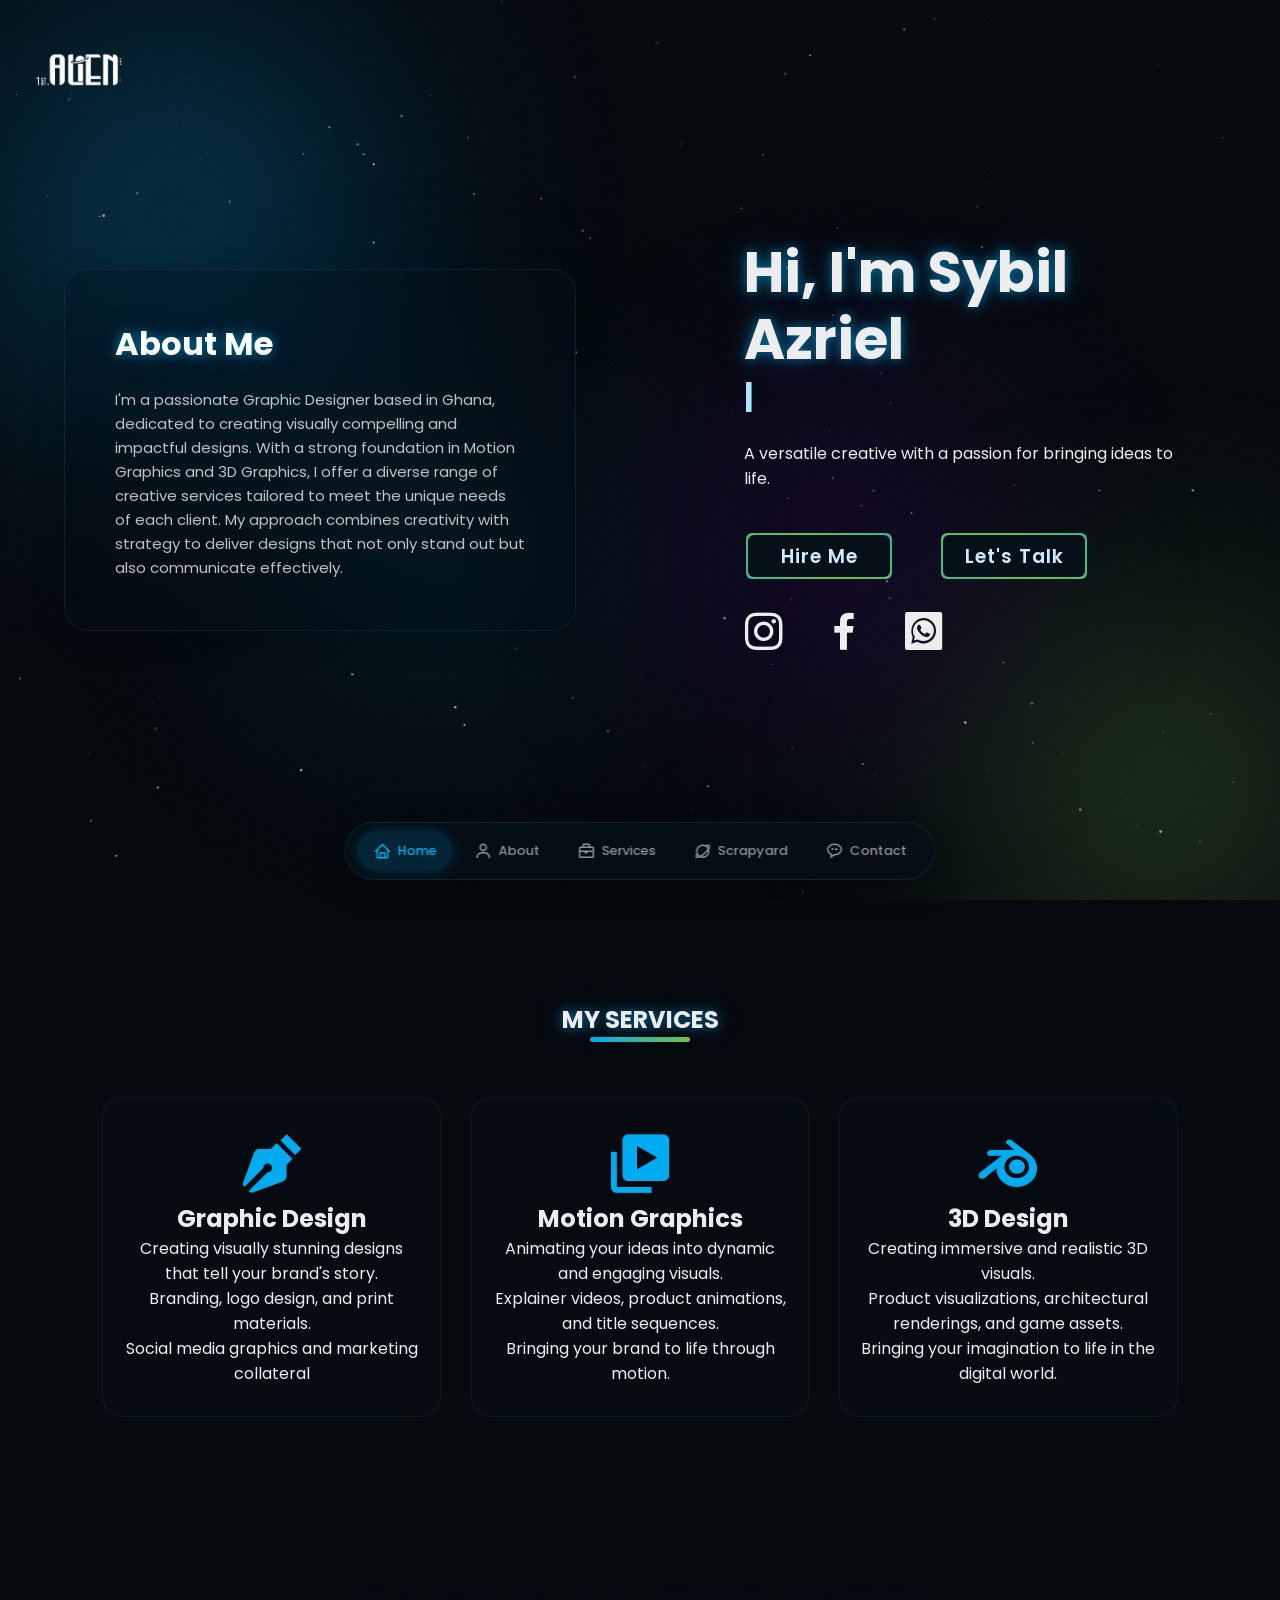
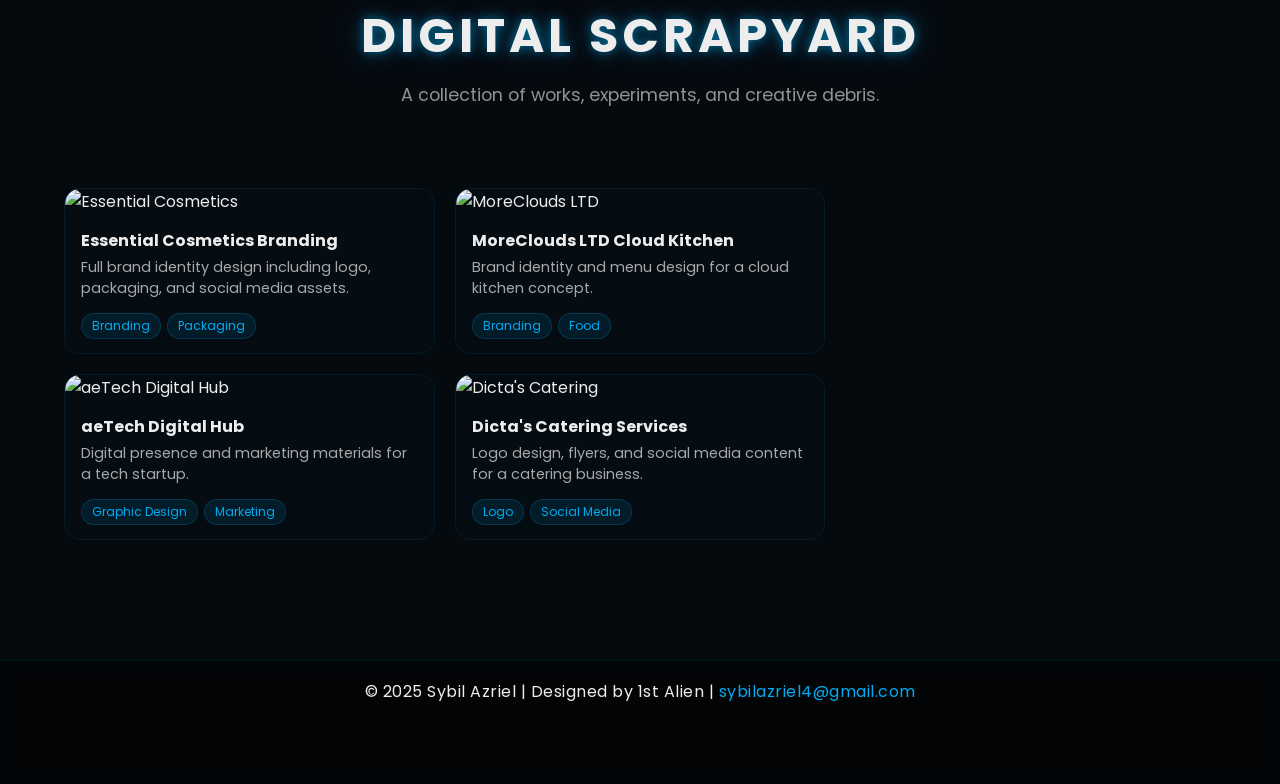
==== index.html @ 34a831fe "Hero layout: about left, name right, no border on hero content Remove glassmorphic border/background" ====
<!DOCTYPE html>
<html lang="en">
<head>
    <meta charset="UTF-8">
    <meta name="viewport" content="width=device-width, initial-scale=1.0">
    <title>Sybil Azriel | 1st Alien</title>
    <link rel="stylesheet" href="style.css">
    <link href='https://unpkg.com/boxicons@2.1.4/css/boxicons.min.css' rel='stylesheet'>
</head>
<body>
    <!-- 3D Gradient Background -->
    <div class="gradient-bg">
        <div class="gradient-orb orb-1"></div>
        <div class="gradient-orb orb-2"></div>
        <div class="gradient-orb orb-3"></div>
        <div class="gradient-orb orb-4"></div>
        <div class="gradient-noise"></div>
    </div>

    <canvas id="starfield"></canvas>

    <!-- BOTTOM PILL NAVIGATION -->
    <nav class="pill-nav">
        <a href="#home" class="pill-link active" data-section="home">
            <i class='bx bx-home'></i>
            <span>Home</span>
        </a>
        <a href="#about" class="pill-link" data-section="about">
            <i class='bx bx-user'></i>
            <span>About</span>
        </a>
        <a href="#services" class="pill-link" data-section="services">
            <i class='bx bx-briefcase'></i>
            <span>Services</span>
        </a>
        <a href="#scrapyard" class="pill-link" data-section="scrapyard">
            <i class='bx bx-planet'></i>
            <span>Scrapyard</span>
        </a>
        <a href="https://wa.me/233020919182" class="pill-link" target="_blank">
            <i class='bx bx-message-rounded-dots'></i>
            <span>Contact</span>
        </a>
    </nav>

    <!-- LOGO -->
    <div class="floating-logo">
        <img src="image/alienlogo.png" alt="1st Alien" class="img-logo">
    </div>

    <!-- HERO SPLIT: About left, Home right -->
    <section class="hero-split" id="home">
        <!-- LEFT: About -->
        <div class="hero-left" id="about">
            <div class="about-container reveal">
                <h1 class="glow">About Me</h1>
                <p class="about-text">
                    I'm a passionate Graphic Designer based in Ghana, dedicated to creating visually compelling and impactful designs. With a strong foundation in Motion Graphics and 3D Graphics, I offer a diverse range of creative services tailored to meet the unique needs of each client. My approach combines creativity with strategy to deliver designs that not only stand out but also communicate effectively.
                </p>
            </div>
        </div>

        <!-- RIGHT: Name & CTA -->
        <div class="hero-right">
            <div class="home-content reveal">
                <h1 class="glow">Hi, I'm Sybil Azriel</h1>
                <h3 class="typing-text"></h3>
                <p>A versatile creative with a passion for bringing ideas to life.</p>

                <div class="btn-box">
                    <a href="https://www.instagram.com/_1st.alien/" target="_blank">Hire Me</a>
                    <a href="https://wa.me/message/RRDWKMW5AABNC1" target="_blank">Let's Talk</a>
                </div>

                <div class="home-sci">
                    <a href="https://www.instagram.com/_1st.alien/" target="_blank"><i class='bx bxl-instagram'></i></a>
                    <a href="#"><i class='bx bxl-facebook'></i></a>
                    <a href="https://wa.me/message/RRDWKMW5AABNC1" target="_blank"><i class='bx bxl-whatsapp-square'></i></a>
                </div>
            </div>
        </div>
    </section>

    <!-- SERVICES (below the hero split) -->
    <section class="services-section" id="services">
        <div class="container">
            <h1 class="glow">My Services</h1>
            <div class="row">
                <a href="https://1stalien.pixieset.com" target="_blank">
                    <div class="service reveal">
                        <i class='bx bxs-pen'></i>
                        <h2>Graphic Design</h2>
                        <p>
                            Creating visually stunning designs that tell your brand's story.<br>
                            Branding, logo design, and print materials.<br>
                            Social media graphics and marketing collateral
                        </p>
                    </div>
                </a>
                <div class="service reveal">
                    <i class='bx bxs-videos'></i>
                    <h2>Motion Graphics</h2>
                    <p>
                        Animating your ideas into dynamic and engaging visuals.<br>
                        Explainer videos, product animations, and title sequences.<br>
                        Bringing your brand to life through motion.
                    </p>
                </div>
                <div class="service reveal">
                    <i class='bx bxl-blender'></i>
                    <h2>3D Design</h2>
                    <p>
                        Creating immersive and realistic 3D visuals.<br>
                        Product visualizations, architectural renderings, and game assets.<br>
                        Bringing your imagination to life in the digital world.
                    </p>
                </div>
            </div>
        </div>
    </section>

    <!-- SCRAPYARD / PORTFOLIO -->
    <section class="scrapyard-section" id="scrapyard">
        <div class="scrapyard-header reveal">
            <h1 class="glow">Digital Scrapyard</h1>
            <p>A collection of works, experiments, and creative debris.</p>
        </div>

        <div class="scrapyard-grid">
            <div class="scrap-item reveal">
                <img src="https://images.pixieset.com/38097149/424e9502e3a05d6dca2e10c54d8de9b6-large.png" alt="Essential Cosmetics">
                <div class="scrap-caption">
                    <strong>Essential Cosmetics Branding</strong>
                    Full brand identity design including logo, packaging, and social media assets.
                </div>
                <div class="scrap-tags">
                    <span class="scrap-tag">Branding</span>
                    <span class="scrap-tag">Packaging</span>
                </div>
            </div>

            <div class="scrap-item reveal">
                <img src="https://images.pixieset.com/68197149/3f7cd934197eac4e8683f21ca45f6c07-large.png" alt="aeTech Digital Hub">
                <div class="scrap-caption">
                    <strong>aeTech Digital Hub</strong>
                    Digital presence and marketing materials for a tech startup.
                </div>
                <div class="scrap-tags">
                    <span class="scrap-tag">Graphic Design</span>
                    <span class="scrap-tag">Marketing</span>
                </div>
            </div>

            <div class="scrap-item reveal">
                <img src="https://images.pixieset.com/69140449/47a09a9cefc71a5a27a3395d2bf81058-large.png" alt="MoreClouds LTD">
                <div class="scrap-caption">
                    <strong>MoreClouds LTD Cloud Kitchen</strong>
                    Brand identity and menu design for a cloud kitchen concept.
                </div>
                <div class="scrap-tags">
                    <span class="scrap-tag">Branding</span>
                    <span class="scrap-tag">Food</span>
                </div>
            </div>

            <div class="scrap-item reveal">
                <img src="https://images.pixieset.com/53297149/de8b78f00169f5d637411051ff83cb71-large.png" alt="Dicta's Catering">
                <div class="scrap-caption">
                    <strong>Dicta's Catering Services</strong>
                    Logo design, flyers, and social media content for a catering business.
                </div>
                <div class="scrap-tags">
                    <span class="scrap-tag">Logo</span>
                    <span class="scrap-tag">Social Media</span>
                </div>
            </div>
        </div>
    </section>

    <!-- Lightbox -->
    <div class="lightbox" id="lightbox">
        <span class="lightbox-close">&times;</span>
        <div class="lightbox-content"></div>
    </div>

    <footer class="site-footer">
        <div class="footer-content">
            &copy; 2025 Sybil Azriel | Designed by 1st Alien | <a href="mailto:sybilazriel4@gmail.com">sybilazriel4@gmail.com</a>
        </div>
    </footer>

    <script src="script.js"></script>
</body>
</html>
---- style.css ----
@import url('https://fonts.googleapis.com/css2?family=Poppins:wght@300;400;500;600;700;800;900&display=swap');

*{
    margin: 0;
    padding: 0;
    box-sizing: border-box;
    font-family: 'Poppins', sans-serif;
}

html {
    scroll-behavior: smooth;
}

body {
    color: #ededed;
    background: #050a0f;
    overflow-x: hidden;
}

/* ===== 3D GRADIENT BACKGROUND ===== */
.gradient-bg {
    position: fixed;
    top: 0;
    left: 0;
    width: 100%;
    height: 100%;
    z-index: 0;
    overflow: hidden;
}

.gradient-orb {
    position: absolute;
    border-radius: 50%;
    filter: blur(120px);
    opacity: 0.4;
    will-change: transform;
}

.orb-1 {
    width: 600px;
    height: 600px;
    background: radial-gradient(circle, #00abf0 0%, transparent 70%);
    top: -10%;
    left: -10%;
    animation: orbMove1 18s ease-in-out infinite;
}

.orb-2 {
    width: 500px;
    height: 500px;
    background: radial-gradient(circle, #73bf43 0%, transparent 70%);
    bottom: -15%;
    right: -10%;
    animation: orbMove2 22s ease-in-out infinite;
}

.orb-3 {
    width: 400px;
    height: 400px;
    background: radial-gradient(circle, #6a0dad 0%, transparent 70%);
    top: 40%;
    left: 50%;
    animation: orbMove3 20s ease-in-out infinite;
}

.orb-4 {
    width: 350px;
    height: 350px;
    background: radial-gradient(circle, #00abf0 0%, #073a4a 40%, transparent 70%);
    bottom: 20%;
    left: 20%;
    animation: orbMove4 25s ease-in-out infinite;
}

.gradient-noise {
    position: absolute;
    top: 0; left: 0;
    width: 100%; height: 100%;
    background: url("data:image/svg+xml,%3Csvg viewBox='0 0 256 256' xmlns='http://www.w3.org/2000/svg'%3E%3Cfilter id='noise'%3E%3CfeTurbulence type='fractalNoise' baseFrequency='0.9' numOctaves='4' stitchTiles='stitch'/%3E%3C/filter%3E%3Crect width='100%25' height='100%25' filter='url(%23noise)' opacity='0.04'/%3E%3C/svg%3E");
    opacity: 0.3;
    pointer-events: none;
}

@keyframes orbMove1 {
    0%, 100% { transform: translate(0, 0) scale(1); }
    25% { transform: translate(100px, 80px) scale(1.1); }
    50% { transform: translate(50px, 150px) scale(0.9); }
    75% { transform: translate(-50px, 60px) scale(1.05); }
}

@keyframes orbMove2 {
    0%, 100% { transform: translate(0, 0) scale(1); }
    33% { transform: translate(-120px, -80px) scale(1.15); }
    66% { transform: translate(-60px, -150px) scale(0.85); }
}

@keyframes orbMove3 {
    0%, 100% { transform: translate(0, 0) scale(1); }
    30% { transform: translate(80px, -60px) scale(1.2); }
    60% { transform: translate(-100px, 40px) scale(0.9); }
}

@keyframes orbMove4 {
    0%, 100% { transform: translate(0, 0) scale(1); }
    40% { transform: translate(60px, -100px) scale(1.1); }
    80% { transform: translate(-80px, 50px) scale(0.95); }
}

/* ===== STARFIELD CANVAS ===== */
#starfield {
    position: fixed;
    top: 0;
    left: 0;
    width: 100%;
    height: 100%;
    z-index: 1;
    pointer-events: none;
}

/* ===== GLOW TEXT EFFECT ===== */
.glow {
    text-shadow:
        0 0 10px rgba(0, 171, 240, 0.5),
        0 0 20px rgba(0, 171, 240, 0.3),
        0 0 40px rgba(0, 171, 240, 0.2),
        0 0 80px rgba(0, 171, 240, 0.1);
}

/* ===== SCROLL REVEAL ===== */
.reveal {
    opacity: 0;
    transform: translateY(40px);
    transition: opacity 0.8s ease, transform 0.8s ease;
}
.reveal.active {
    opacity: 1;
    transform: translateY(0);
}

/* ===== TYPING CURSOR ===== */
.typing-text::after {
    content: '|';
    animation: blink 0.7s infinite;
}
@keyframes blink {
    0%, 100% { opacity: 1; }
    50% { opacity: 0; }
}

/* ===== FLOATING LOGO ===== */
.floating-logo {
    position: fixed;
    top: 10px;
    left: 20px;
    z-index: 200;
}

.img-logo {
    width: 120px;
}

/* ===== BOTTOM PILL NAVIGATION ===== */
.pill-nav {
    position: fixed;
    bottom: 20px;
    left: 50%;
    transform: translateX(-50%);
    display: flex;
    gap: 6px;
    padding: 8px 12px;
    background: rgba(6, 16, 24, 0.7);
    backdrop-filter: blur(20px);
    -webkit-backdrop-filter: blur(20px);
    border: 1px solid rgba(0, 171, 240, 0.15);
    border-radius: 50px;
    z-index: 1000;
    box-shadow: 0 8px 32px rgba(0, 0, 0, 0.4);
}

.pill-link {
    display: flex;
    align-items: center;
    gap: 6px;
    padding: 10px 16px;
    border-radius: 30px;
    text-decoration: none;
    color: rgba(237, 237, 237, 0.6);
    font-size: 13px;
    font-weight: 500;
    transition: all 0.3s ease;
    white-space: nowrap;
}

.pill-link i {
    font-size: 18px;
}

.pill-link span {
    display: none;
}

.pill-link.active,
.pill-link:hover {
    background: rgba(0, 171, 240, 0.15);
    color: #00abf0;
    box-shadow: 0 0 15px rgba(0, 171, 240, 0.2);
}

.pill-link.active span {
    display: inline;
}

@media (min-width: 768px) {
    .pill-link span {
        display: inline;
    }
}

@media (max-width: 500px) {
    .pill-nav {
        gap: 2px;
        padding: 6px 8px;
    }
    .pill-link {
        padding: 8px 10px;
        font-size: 11px;
    }
    .pill-link span {
        display: none !important;
    }
}

/* ===== HERO SPLIT LAYOUT ===== */
.hero-split {
    position: relative;
    min-height: 100vh;
    display: flex;
    align-items: stretch;
    z-index: 2;
}

.hero-left {
    flex: 1;
    display: flex;
    align-items: center;
    justify-content: center;
    padding: 80px 5%;
}

.hero-right {
    flex: 1;
    display: flex;
    align-items: center;
    justify-content: center;
    padding: 80px 5%;
}

.home-content {
    position: relative;
    max-width: 600px;
    padding: 40px;
    z-index: 2;
}

@media (max-width: 900px) {
    .hero-split {
        flex-direction: column-reverse;
    }
    .hero-left,
    .hero-right {
        padding: 40px 8%;
    }
    .hero-right {
        padding-top: 120px;
    }
    .hero-left {
        padding-bottom: 60px;
    }
}

.home-content h1 {
    font-size: 3.5rem;
    font-weight: 700;
    line-height: 1.2;
}

.home-content h3 {
    font-size: 32px;
    font-weight: 700;
    color: #aae7ff;
    min-height: 48px;
}

.home-content p {
    font-size: 16px;
    margin: 20px 0 40px;
}

/* ===== GRADIENT BORDER BUTTONS ===== */
.home-content .btn-box {
    display: flex;
    justify-content: space-between;
    width: 345px;
    height: 50px;
}

.btn-box a {
    position: relative;
    display: inline-flex;
    justify-content: center;
    align-items: center;
    width: 150px;
    height: 100%;
    background: rgba(6, 16, 24, 0.9);
    border: 2px solid transparent;
    border-radius: 8px;
    font-size: 19px;
    color: #d2ecff;
    text-decoration: none;
    font-weight: 600;
    letter-spacing: 1px;
    z-index: 1;
    overflow: hidden;
    background-clip: padding-box;
    transition: color 0.3s, box-shadow 0.3s;
}

.btn-box a::before {
    content: '';
    position: absolute;
    top: -2px; left: -2px; right: -2px; bottom: -2px;
    background: linear-gradient(45deg, #00abf0, #73bf43, #00abf0, #73bf43);
    background-size: 300% 300%;
    border-radius: 10px;
    z-index: -2;
    animation: gradientShift 3s ease infinite;
}

.btn-box a::after {
    content: '';
    position: absolute;
    top: 2px; left: 2px; right: 2px; bottom: 2px;
    background: #061018;
    border-radius: 6px;
    z-index: -1;
    transition: background 0.3s;
}

.btn-box a:hover {
    color: #00abf0;
    box-shadow: 0 0 20px rgba(0, 171, 240, 0.3);
}

.btn-box a:hover::after {
    background: rgba(6, 16, 24, 0.7);
}

.btn-box a:nth-child(2):hover {
    color: #73bf43;
    box-shadow: 0 0 20px rgba(115, 191, 67, 0.3);
}

@keyframes gradientShift {
    0% { background-position: 0% 50%; }
    50% { background-position: 100% 50%; }
    100% { background-position: 0% 50%; }
}

/* ===== SOCIAL ICONS ===== */
.home-sci {
    width: 200px;
    display: flex;
    justify-content: space-between;
    padding: 10px 0;
    margin-top: 20px;
    z-index: 2;
}

.home-sci a {
    position: relative;
    display: inline-flex;
    justify-content: center;
    align-items: center;
    width: 40px;
    height: 40px;
    background: transparent;
    font-size: 50px;
    color: #ededed;
    text-decoration: none;
    z-index: 1;
    transition: color 0.3s, transform 0.3s, text-shadow 0.3s;
}

.home-sci a:hover {
    color: #00abf0;
    transform: scale(1.2);
    text-shadow: 0 0 15px rgba(0, 171, 240, 0.6);
}

/* ===== ABOUT (inside hero-left) ===== */
.about-container {
    position: relative;
    background: rgba(6, 16, 24, 0.3);
    backdrop-filter: blur(20px);
    -webkit-backdrop-filter: blur(20px);
    border: 1px solid rgba(0, 171, 240, 0.12);
    border-radius: 24px;
    padding: 50px;
    width: 100%;
    max-width: 520px;
    color: white;
    z-index: 1;
    text-align: left;
    box-shadow: 0 8px 32px rgba(0, 0, 0, 0.2);
}

.about-container h1 {
    margin-bottom: 20px;
    font-size: 32px;
}

.about-text {
    font-size: 15px;
    line-height: 1.6;
    color: rgba(237, 237, 237, 0.8);
}

/* ===== SERVICES SECTION ===== */
.services-section {
    position: relative;
    z-index: 2;
}

.container {
    height: 100%;
    width: 100%;
    padding: 8% 8%;
}

.container h1 {
    position: relative;
    text-transform: uppercase;
    text-align: center;
    padding-top: 0;
    margin-bottom: 60px;
    color: #ededed;
}

.container h1::after {
    content: '';
    position: absolute;
    left: 50%; bottom: -5px;
    transform: translate(-50%);
    width: 100px; height: 5px;
    background: linear-gradient(90deg, #00abf0, #73bf43);
    border-radius: 3px;
}

.container .row {
    display: grid;
    grid-template-columns: repeat(auto-fit, minmax(250px, 1fr));
    grid-gap: 30px;
}

.container .row .service {
    padding: 30px 20px;
    text-align: center;
    border-radius: 20px;
    transition: transform 0.3s, box-shadow 0.3s;
    cursor: pointer;
    color: #ededed;
    background: rgba(6, 16, 24, 0.35);
    backdrop-filter: blur(16px);
    -webkit-backdrop-filter: blur(16px);
    border: 1px solid rgba(0, 171, 240, 0.1);
}

.container .row .service i {
    font-size: 70px;
    color: #00abf0;
    transition: color 0.3s, text-shadow 0.3s;
}

.container .row .service:hover {
    transform: scale(1.05);
    background: rgba(0, 171, 240, 0.08);
    border-color: rgba(0, 171, 240, 0.25);
    box-shadow: 0 0 30px rgba(0, 171, 240, 0.15);
}

.container .row .service:hover i {
    color: #73bf43;
    text-shadow: 0 0 15px rgba(115, 191, 67, 0.5);
}

.row a {
    text-decoration: none;
}

/* ===== SCRAPYARD SECTION ===== */
.scrapyard-section {
    position: relative;
    z-index: 2;
    padding-bottom: 40px;
}

.scrapyard-header {
    text-align: center;
    padding: 80px 5% 40px;
}

.scrapyard-header h1 {
    font-size: 3rem;
    text-transform: uppercase;
    letter-spacing: 4px;
}

.scrapyard-header p {
    font-size: 1.1rem;
    color: rgba(237, 237, 237, 0.6);
    margin-top: 10px;
}

.scrapyard-grid {
    position: relative;
    z-index: 1;
    padding: 40px 5% 80px;
    columns: 3 280px;
    column-gap: 20px;
}

.scrap-item {
    break-inside: avoid;
    margin-bottom: 20px;
    border-radius: 16px;
    overflow: hidden;
    background: rgba(6, 16, 24, 0.4);
    backdrop-filter: blur(12px);
    -webkit-backdrop-filter: blur(12px);
    border: 1px solid rgba(0, 171, 240, 0.1);
    transition: transform 0.3s, box-shadow 0.3s, border-color 0.3s;
    cursor: pointer;
}

.scrap-item:hover {
    transform: translateY(-4px);
    box-shadow: 0 0 30px rgba(0, 171, 240, 0.2);
    border-color: rgba(0, 171, 240, 0.3);
}

.scrap-item img,
.scrap-item video {
    width: 100%;
    display: block;
}

.scrap-item .scrap-caption {
    padding: 14px 16px;
    font-size: 0.9rem;
    color: rgba(237, 237, 237, 0.7);
}

.scrap-item .scrap-caption strong {
    color: #ededed;
    display: block;
    margin-bottom: 4px;
    font-size: 1rem;
}

.scrap-item .scrap-tags {
    padding: 0 16px 14px;
    display: flex;
    flex-wrap: wrap;
    gap: 6px;
}

.scrap-tag {
    padding: 3px 10px;
    border-radius: 20px;
    font-size: 0.75rem;
    background: rgba(0, 171, 240, 0.1);
    color: #00abf0;
    border: 1px solid rgba(0, 171, 240, 0.2);
}

/* ===== LIGHTBOX ===== */
.lightbox {
    display: none;
    position: fixed;
    top: 0; left: 0;
    width: 100%; height: 100%;
    background: rgba(0, 0, 0, 0.9);
    backdrop-filter: blur(20px);
    -webkit-backdrop-filter: blur(20px);
    z-index: 9999;
    align-items: center;
    justify-content: center;
    cursor: pointer;
}

.lightbox.open {
    display: flex;
}

.lightbox img,
.lightbox video {
    max-width: 90%;
    max-height: 85vh;
    border-radius: 12px;
    box-shadow: 0 0 60px rgba(0, 171, 240, 0.2);
}

.lightbox-close {
    position: absolute;
    top: 20px; right: 30px;
    font-size: 36px;
    color: #ededed;
    cursor: pointer;
    transition: color 0.2s;
}

.lightbox-close:hover {
    color: #00abf0;
}

/* ===== FOOTER ===== */
.site-footer {
    width: 100%;
    background: rgba(0, 0, 0, 0.6);
    backdrop-filter: blur(10px);
    -webkit-backdrop-filter: blur(10px);
    color: #ededed;
    text-align: center;
    padding: 18px 0 80px 0;
    position: relative;
    font-size: 1rem;
    letter-spacing: 0.5px;
    z-index: 10;
    border-top: 1px solid rgba(0, 171, 240, 0.1);
}

.site-footer a {
    color: #00abf0;
    text-decoration: none;
    transition: color 0.2s, text-shadow 0.2s;
}

.site-footer a:hover {
    color: #73bf43;
    text-shadow: 0 0 8px rgba(115, 191, 67, 0.5);
}

/* ===== RESPONSIVE ===== */
@media (max-width: 600px) {
    .home-content h1 {
        font-size: 2.2rem;
    }
    .home-content .btn-box {
        width: 100%;
        flex-direction: column;
        height: auto;
        gap: 12px;
    }
    .btn-box a {
        width: 100%;
        height: 50px;
    }
    .scrapyard-header h1 {
        font-size: 2rem;
        letter-spacing: 2px;
    }
    .gradient-orb {
        filter: blur(80px);
    }
    .orb-1 { width: 300px; height: 300px; }
    .orb-2 { width: 250px; height: 250px; }
    .orb-3 { width: 200px; height: 200px; }
    .orb-4 { width: 180px; height: 180px; }
}
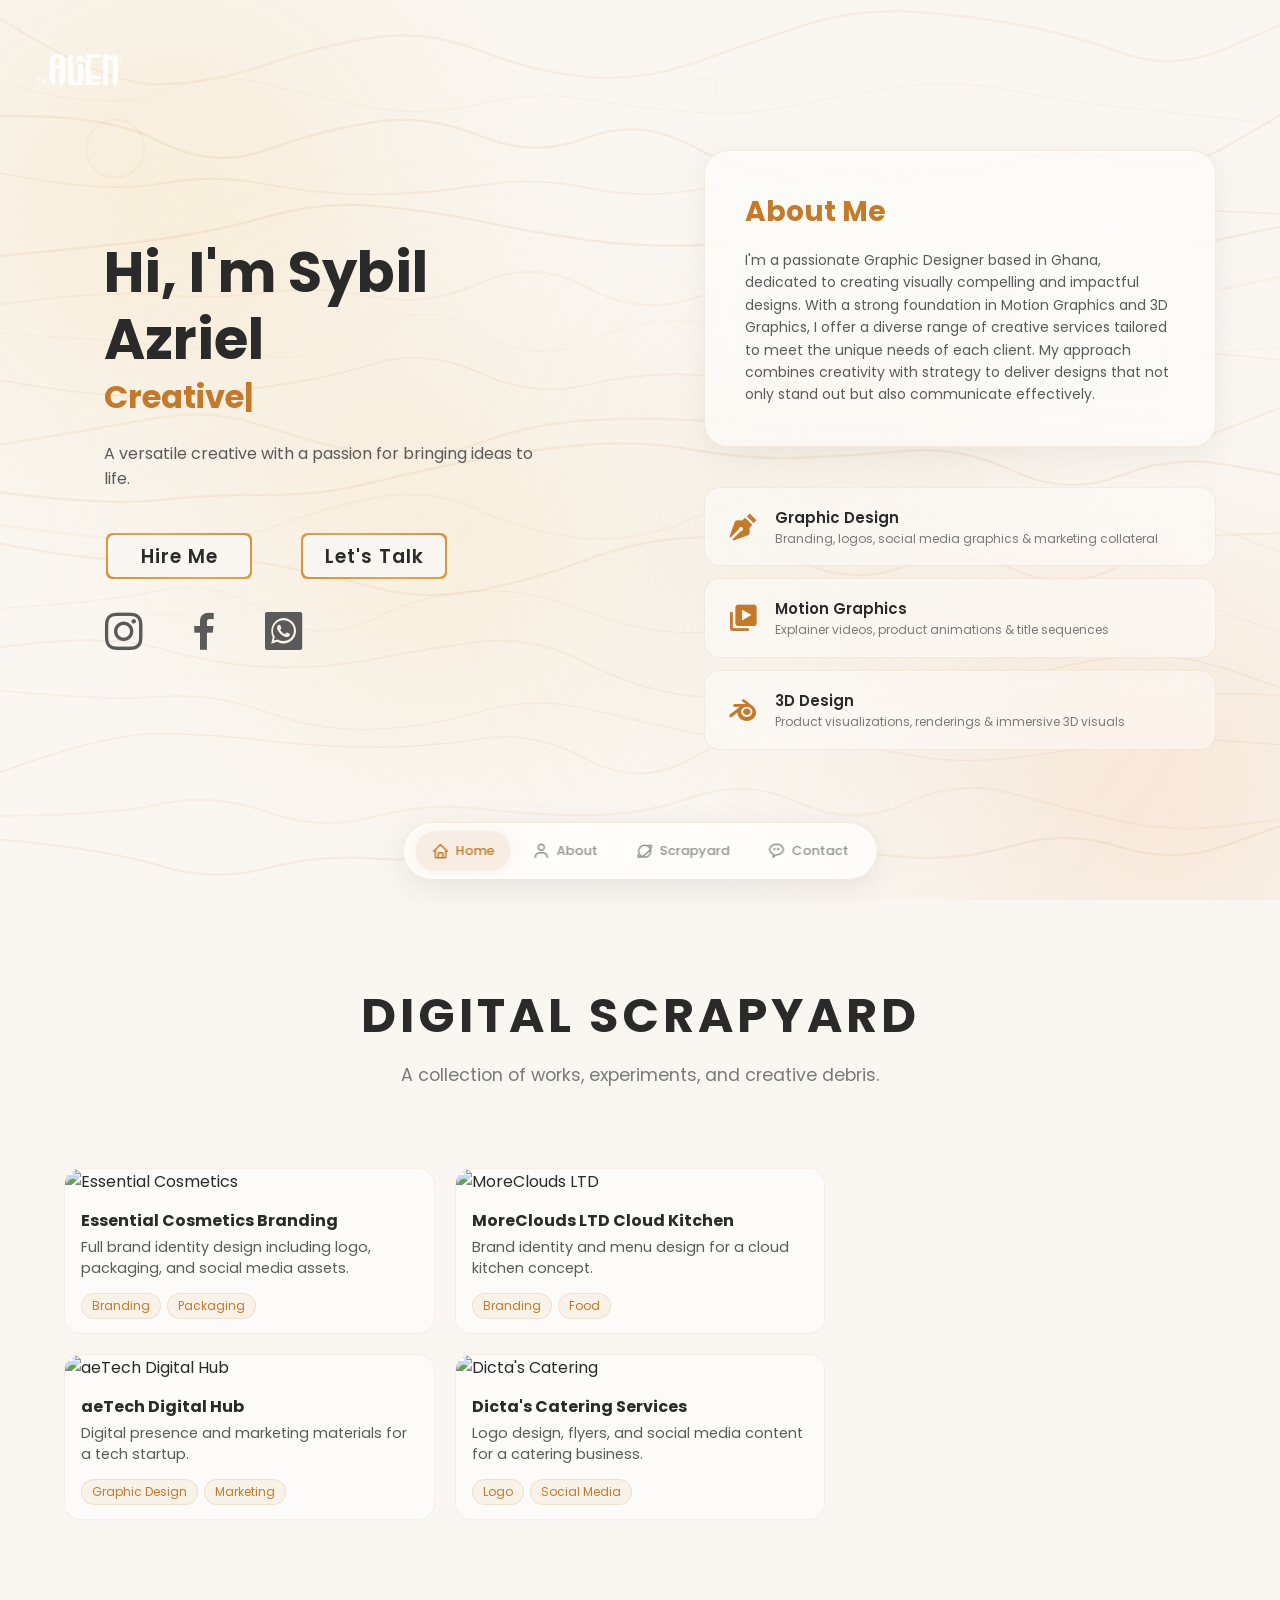
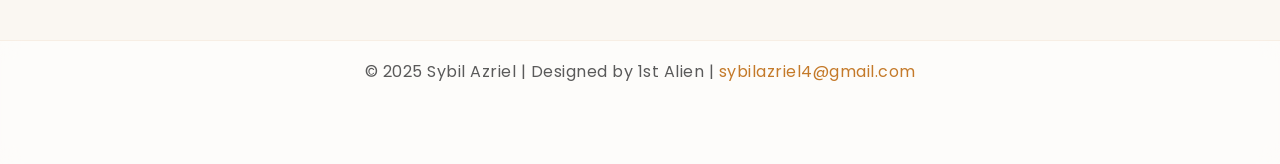
==== commit c51042a2: "Redesign to light/warm theme with animated lines and new layout - Dark theme → white/beige/light ora" ====
--- a/index.html
+++ b/index.html
@@ -8,7 +8,7 @@
     <link href='https://unpkg.com/boxicons@2.1.4/css/boxicons.min.css' rel='stylesheet'>
 </head>
 <body>
-    <!-- 3D Gradient Background -->
+    <!-- Warm Gradient Background -->
     <div class="gradient-bg">
         <div class="gradient-orb orb-1"></div>
         <div class="gradient-orb orb-2"></div>
@@ -19,6 +19,14 @@
 
     <canvas id="starfield"></canvas>
 
+    <!-- Interactive floating shapes -->
+    <div class="interactive-shape shape-ring" style="width:60px;height:60px;top:15%;left:8%;"></div>
+    <div class="interactive-shape shape-dot" style="width:14px;height:14px;top:25%;left:75%;"></div>
+    <div class="interactive-shape shape-square" style="width:40px;height:40px;top:65%;left:12%;"></div>
+    <div class="interactive-shape shape-ring" style="width:30px;height:30px;top:80%;left:85%;"></div>
+    <div class="interactive-shape shape-dot" style="width:20px;height:20px;top:45%;left:90%;"></div>
+    <div class="interactive-shape shape-square" style="width:24px;height:24px;top:10%;left:55%;"></div>
+
     <!-- BOTTOM PILL NAVIGATION -->
     <nav class="pill-nav">
         <a href="#home" class="pill-link active" data-section="home">
@@ -28,10 +36,6 @@
         <a href="#about" class="pill-link" data-section="about">
             <i class='bx bx-user'></i>
             <span>About</span>
-        </a>
-        <a href="#services" class="pill-link" data-section="services">
-            <i class='bx bx-briefcase'></i>
-            <span>Services</span>
         </a>
         <a href="#scrapyard" class="pill-link" data-section="scrapyard">
             <i class='bx bx-planet'></i>
@@ -48,20 +52,10 @@
         <img src="image/alienlogo.png" alt="1st Alien" class="img-logo">
     </div>
 
-    <!-- HERO SPLIT: About left, Home right -->
+    <!-- HERO SPLIT: Name left, About+Services right -->
     <section class="hero-split" id="home">
-        <!-- LEFT: About -->
-        <div class="hero-left" id="about">
-            <div class="about-container reveal">
-                <h1 class="glow">About Me</h1>
-                <p class="about-text">
-                    I'm a passionate Graphic Designer based in Ghana, dedicated to creating visually compelling and impactful designs. With a strong foundation in Motion Graphics and 3D Graphics, I offer a diverse range of creative services tailored to meet the unique needs of each client. My approach combines creativity with strategy to deliver designs that not only stand out but also communicate effectively.
-                </p>
-            </div>
-        </div>
-
-        <!-- RIGHT: Name & CTA -->
-        <div class="hero-right">
+        <!-- LEFT: Name & CTA -->
+        <div class="hero-left">
             <div class="home-content reveal">
                 <h1 class="glow">Hi, I'm Sybil Azriel</h1>
                 <h3 class="typing-text"></h3>
@@ -79,41 +73,37 @@
                 </div>
             </div>
         </div>
-    </section>
 
-    <!-- SERVICES (below the hero split) -->
-    <section class="services-section" id="services">
-        <div class="container">
-            <h1 class="glow">My Services</h1>
-            <div class="row">
-                <a href="https://1stalien.pixieset.com" target="_blank">
-                    <div class="service reveal">
-                        <i class='bx bxs-pen'></i>
-                        <h2>Graphic Design</h2>
-                        <p>
-                            Creating visually stunning designs that tell your brand's story.<br>
-                            Branding, logo design, and print materials.<br>
-                            Social media graphics and marketing collateral
-                        </p>
+        <!-- RIGHT: About + Compact Services -->
+        <div class="hero-right" id="about">
+            <div class="about-container reveal">
+                <h1 class="glow">About Me</h1>
+                <p class="about-text">
+                    I'm a passionate Graphic Designer based in Ghana, dedicated to creating visually compelling and impactful designs. With a strong foundation in Motion Graphics and 3D Graphics, I offer a diverse range of creative services tailored to meet the unique needs of each client. My approach combines creativity with strategy to deliver designs that not only stand out but also communicate effectively.
+                </p>
+            </div>
+
+            <div class="services-compact reveal">
+                <a href="https://1stalien.pixieset.com" target="_blank" class="service-mini">
+                    <i class='bx bxs-pen'></i>
+                    <div class="service-mini-text">
+                        <h3>Graphic Design</h3>
+                        <p>Branding, logos, social media graphics & marketing collateral</p>
                     </div>
                 </a>
-                <div class="service reveal">
+                <div class="service-mini">
                     <i class='bx bxs-videos'></i>
-                    <h2>Motion Graphics</h2>
-                    <p>
-                        Animating your ideas into dynamic and engaging visuals.<br>
-                        Explainer videos, product animations, and title sequences.<br>
-                        Bringing your brand to life through motion.
-                    </p>
+                    <div class="service-mini-text">
+                        <h3>Motion Graphics</h3>
+                        <p>Explainer videos, product animations & title sequences</p>
+                    </div>
                 </div>
-                <div class="service reveal">
+                <div class="service-mini">
                     <i class='bx bxl-blender'></i>
-                    <h2>3D Design</h2>
-                    <p>
-                        Creating immersive and realistic 3D visuals.<br>
-                        Product visualizations, architectural renderings, and game assets.<br>
-                        Bringing your imagination to life in the digital world.
-                    </p>
+                    <div class="service-mini-text">
+                        <h3>3D Design</h3>
+                        <p>Product visualizations, renderings & immersive 3D visuals</p>
+                    </div>
                 </div>
             </div>
         </div>
--- a/style.css
+++ b/style.css
@@ -12,12 +12,12 @@
 }
 
 body {
-    color: #ededed;
-    background: #050a0f;
+    color: #2a2a2a;
+    background: #faf7f2;
     overflow-x: hidden;
 }
 
-/* ===== 3D GRADIENT BACKGROUND ===== */
+/* ===== WARM GRADIENT BACKGROUND ===== */
 .gradient-bg {
     position: fixed;
     top: 0;
@@ -32,14 +32,14 @@
     position: absolute;
     border-radius: 50%;
     filter: blur(120px);
-    opacity: 0.4;
+    opacity: 0.5;
     will-change: transform;
 }
 
 .orb-1 {
     width: 600px;
     height: 600px;
-    background: radial-gradient(circle, #00abf0 0%, transparent 70%);
+    background: radial-gradient(circle, #f5d5a0 0%, transparent 70%);
     top: -10%;
     left: -10%;
     animation: orbMove1 18s ease-in-out infinite;
@@ -48,7 +48,7 @@
 .orb-2 {
     width: 500px;
     height: 500px;
-    background: radial-gradient(circle, #73bf43 0%, transparent 70%);
+    background: radial-gradient(circle, #f0b88a 0%, transparent 70%);
     bottom: -15%;
     right: -10%;
     animation: orbMove2 22s ease-in-out infinite;
@@ -57,7 +57,7 @@
 .orb-3 {
     width: 400px;
     height: 400px;
-    background: radial-gradient(circle, #6a0dad 0%, transparent 70%);
+    background: radial-gradient(circle, #e8cba7 0%, transparent 70%);
     top: 40%;
     left: 50%;
     animation: orbMove3 20s ease-in-out infinite;
@@ -66,7 +66,7 @@
 .orb-4 {
     width: 350px;
     height: 350px;
-    background: radial-gradient(circle, #00abf0 0%, #073a4a 40%, transparent 70%);
+    background: radial-gradient(circle, #fce4c4 0%, #f5d5a0 40%, transparent 70%);
     bottom: 20%;
     left: 20%;
     animation: orbMove4 25s ease-in-out infinite;
@@ -77,7 +77,7 @@
     top: 0; left: 0;
     width: 100%; height: 100%;
     background: url("data:image/svg+xml,%3Csvg viewBox='0 0 256 256' xmlns='http://www.w3.org/2000/svg'%3E%3Cfilter id='noise'%3E%3CfeTurbulence type='fractalNoise' baseFrequency='0.9' numOctaves='4' stitchTiles='stitch'/%3E%3C/filter%3E%3Crect width='100%25' height='100%25' filter='url(%23noise)' opacity='0.04'/%3E%3C/svg%3E");
-    opacity: 0.3;
+    opacity: 0.15;
     pointer-events: none;
 }
 
@@ -106,7 +106,7 @@
     80% { transform: translate(-80px, 50px) scale(0.95); }
 }
 
-/* ===== STARFIELD CANVAS ===== */
+/* ===== ANIMATED LINES CANVAS ===== */
 #starfield {
     position: fixed;
     top: 0;
@@ -117,13 +117,10 @@
     pointer-events: none;
 }
 
-/* ===== GLOW TEXT EFFECT ===== */
+/* ===== ACCENT TEXT ===== */
 .glow {
-    text-shadow:
-        0 0 10px rgba(0, 171, 240, 0.5),
-        0 0 20px rgba(0, 171, 240, 0.3),
-        0 0 40px rgba(0, 171, 240, 0.2),
-        0 0 80px rgba(0, 171, 240, 0.1);
+    color: #c47a2a;
+    text-shadow: none;
 }
 
 /* ===== SCROLL REVEAL ===== */
@@ -140,6 +137,7 @@
 /* ===== TYPING CURSOR ===== */
 .typing-text::after {
     content: '|';
+    color: #c47a2a;
     animation: blink 0.7s infinite;
 }
 @keyframes blink {
@@ -168,13 +166,13 @@
     display: flex;
     gap: 6px;
     padding: 8px 12px;
-    background: rgba(6, 16, 24, 0.7);
+    background: rgba(255, 255, 255, 0.75);
     backdrop-filter: blur(20px);
     -webkit-backdrop-filter: blur(20px);
-    border: 1px solid rgba(0, 171, 240, 0.15);
+    border: 1px solid rgba(196, 122, 42, 0.15);
     border-radius: 50px;
     z-index: 1000;
-    box-shadow: 0 8px 32px rgba(0, 0, 0, 0.4);
+    box-shadow: 0 8px 32px rgba(0, 0, 0, 0.08);
 }
 
 .pill-link {
@@ -184,7 +182,7 @@
     padding: 10px 16px;
     border-radius: 30px;
     text-decoration: none;
-    color: rgba(237, 237, 237, 0.6);
+    color: rgba(42, 42, 42, 0.5);
     font-size: 13px;
     font-weight: 500;
     transition: all 0.3s ease;
@@ -201,9 +199,9 @@
 
 .pill-link.active,
 .pill-link:hover {
-    background: rgba(0, 171, 240, 0.15);
-    color: #00abf0;
-    box-shadow: 0 0 15px rgba(0, 171, 240, 0.2);
+    background: rgba(196, 122, 42, 0.12);
+    color: #c47a2a;
+    box-shadow: 0 0 15px rgba(196, 122, 42, 0.1);
 }
 
 .pill-link.active span {
@@ -231,6 +229,7 @@
 }
 
 /* ===== HERO SPLIT LAYOUT ===== */
+/* Hero LEFT = name/CTA, RIGHT = about + services */
 .hero-split {
     position: relative;
     min-height: 100vh;
@@ -250,9 +249,11 @@
 .hero-right {
     flex: 1;
     display: flex;
-    align-items: center;
+    flex-direction: column;
+    align-items: flex-start;
     justify-content: center;
     padding: 80px 5%;
+    gap: 40px;
 }
 
 .home-content {
@@ -264,17 +265,13 @@
 
 @media (max-width: 900px) {
     .hero-split {
-        flex-direction: column-reverse;
-    }
-    .hero-left,
+        flex-direction: column;
+    }
+    .hero-left {
+        padding: 120px 8% 40px;
+    }
     .hero-right {
-        padding: 40px 8%;
-    }
-    .hero-right {
-        padding-top: 120px;
-    }
-    .hero-left {
-        padding-bottom: 60px;
+        padding: 20px 8% 60px;
     }
 }
 
@@ -282,21 +279,23 @@
     font-size: 3.5rem;
     font-weight: 700;
     line-height: 1.2;
+    color: #2a2a2a;
 }
 
 .home-content h3 {
     font-size: 32px;
     font-weight: 700;
-    color: #aae7ff;
+    color: #c47a2a;
     min-height: 48px;
 }
 
 .home-content p {
     font-size: 16px;
     margin: 20px 0 40px;
-}
-
-/* ===== GRADIENT BORDER BUTTONS ===== */
+    color: #5a5a5a;
+}
+
+/* ===== WARM GRADIENT BORDER BUTTONS ===== */
 .home-content .btn-box {
     display: flex;
     justify-content: space-between;
@@ -311,11 +310,11 @@
     align-items: center;
     width: 150px;
     height: 100%;
-    background: rgba(6, 16, 24, 0.9);
+    background: rgba(255, 255, 255, 0.9);
     border: 2px solid transparent;
     border-radius: 8px;
     font-size: 19px;
-    color: #d2ecff;
+    color: #2a2a2a;
     text-decoration: none;
     font-weight: 600;
     letter-spacing: 1px;
@@ -329,7 +328,7 @@
     content: '';
     position: absolute;
     top: -2px; left: -2px; right: -2px; bottom: -2px;
-    background: linear-gradient(45deg, #00abf0, #73bf43, #00abf0, #73bf43);
+    background: linear-gradient(45deg, #c47a2a, #e8a54d, #c47a2a, #e8a54d);
     background-size: 300% 300%;
     border-radius: 10px;
     z-index: -2;
@@ -340,24 +339,24 @@
     content: '';
     position: absolute;
     top: 2px; left: 2px; right: 2px; bottom: 2px;
-    background: #061018;
+    background: #faf7f2;
     border-radius: 6px;
     z-index: -1;
     transition: background 0.3s;
 }
 
 .btn-box a:hover {
-    color: #00abf0;
-    box-shadow: 0 0 20px rgba(0, 171, 240, 0.3);
+    color: #c47a2a;
+    box-shadow: 0 0 20px rgba(196, 122, 42, 0.2);
 }
 
 .btn-box a:hover::after {
-    background: rgba(6, 16, 24, 0.7);
+    background: rgba(255, 255, 255, 0.8);
 }
 
 .btn-box a:nth-child(2):hover {
-    color: #73bf43;
-    box-shadow: 0 0 20px rgba(115, 191, 67, 0.3);
+    color: #d4922e;
+    box-shadow: 0 0 20px rgba(212, 146, 46, 0.2);
 }
 
 @keyframes gradientShift {
@@ -385,116 +384,104 @@
     height: 40px;
     background: transparent;
     font-size: 50px;
-    color: #ededed;
+    color: #5a5a5a;
     text-decoration: none;
     z-index: 1;
-    transition: color 0.3s, transform 0.3s, text-shadow 0.3s;
+    transition: color 0.3s, transform 0.3s;
 }
 
 .home-sci a:hover {
-    color: #00abf0;
+    color: #c47a2a;
     transform: scale(1.2);
-    text-shadow: 0 0 15px rgba(0, 171, 240, 0.6);
-}
-
-/* ===== ABOUT (inside hero-left) ===== */
+}
+
+/* ===== ABOUT (inside hero-right) ===== */
 .about-container {
     position: relative;
-    background: rgba(6, 16, 24, 0.3);
+    background: rgba(255, 255, 255, 0.5);
     backdrop-filter: blur(20px);
     -webkit-backdrop-filter: blur(20px);
-    border: 1px solid rgba(0, 171, 240, 0.12);
+    border: 1px solid rgba(196, 122, 42, 0.12);
     border-radius: 24px;
-    padding: 50px;
+    padding: 40px;
     width: 100%;
     max-width: 520px;
-    color: white;
+    color: #2a2a2a;
     z-index: 1;
     text-align: left;
-    box-shadow: 0 8px 32px rgba(0, 0, 0, 0.2);
+    box-shadow: 0 8px 32px rgba(0, 0, 0, 0.06);
+    transition: transform 0.3s ease, box-shadow 0.3s ease;
+}
+
+.about-container:hover {
+    transform: translateY(-4px);
+    box-shadow: 0 16px 48px rgba(196, 122, 42, 0.1);
 }
 
 .about-container h1 {
-    margin-bottom: 20px;
-    font-size: 32px;
+    margin-bottom: 16px;
+    font-size: 28px;
 }
 
 .about-text {
-    font-size: 15px;
+    font-size: 14px;
     line-height: 1.6;
-    color: rgba(237, 237, 237, 0.8);
-}
-
-/* ===== SERVICES SECTION ===== */
-.services-section {
-    position: relative;
-    z-index: 2;
-}
-
-.container {
-    height: 100%;
+    color: #5a5a5a;
+}
+
+/* ===== COMPACT SERVICES (inside hero-right) ===== */
+.services-compact {
     width: 100%;
-    padding: 8% 8%;
-}
-
-.container h1 {
-    position: relative;
-    text-transform: uppercase;
-    text-align: center;
-    padding-top: 0;
-    margin-bottom: 60px;
-    color: #ededed;
-}
-
-.container h1::after {
-    content: '';
-    position: absolute;
-    left: 50%; bottom: -5px;
-    transform: translate(-50%);
-    width: 100px; height: 5px;
-    background: linear-gradient(90deg, #00abf0, #73bf43);
-    border-radius: 3px;
-}
-
-.container .row {
-    display: grid;
-    grid-template-columns: repeat(auto-fit, minmax(250px, 1fr));
-    grid-gap: 30px;
-}
-
-.container .row .service {
-    padding: 30px 20px;
-    text-align: center;
-    border-radius: 20px;
-    transition: transform 0.3s, box-shadow 0.3s;
-    cursor: pointer;
-    color: #ededed;
-    background: rgba(6, 16, 24, 0.35);
+    max-width: 520px;
+    display: flex;
+    flex-direction: column;
+    gap: 12px;
+}
+
+.service-mini {
+    display: flex;
+    align-items: center;
+    gap: 16px;
+    padding: 18px 22px;
+    background: rgba(255, 255, 255, 0.45);
     backdrop-filter: blur(16px);
     -webkit-backdrop-filter: blur(16px);
-    border: 1px solid rgba(0, 171, 240, 0.1);
-}
-
-.container .row .service i {
-    font-size: 70px;
-    color: #00abf0;
-    transition: color 0.3s, text-shadow 0.3s;
-}
-
-.container .row .service:hover {
-    transform: scale(1.05);
-    background: rgba(0, 171, 240, 0.08);
-    border-color: rgba(0, 171, 240, 0.25);
-    box-shadow: 0 0 30px rgba(0, 171, 240, 0.15);
-}
-
-.container .row .service:hover i {
-    color: #73bf43;
-    text-shadow: 0 0 15px rgba(115, 191, 67, 0.5);
-}
-
-.row a {
+    border: 1px solid rgba(196, 122, 42, 0.1);
+    border-radius: 16px;
+    color: #2a2a2a;
     text-decoration: none;
+    transition: transform 0.3s, box-shadow 0.3s, border-color 0.3s;
+    cursor: pointer;
+}
+
+.service-mini:hover {
+    transform: translateX(6px);
+    box-shadow: 0 8px 24px rgba(196, 122, 42, 0.1);
+    border-color: rgba(196, 122, 42, 0.25);
+}
+
+.service-mini i {
+    font-size: 32px;
+    color: #c47a2a;
+    flex-shrink: 0;
+    transition: transform 0.3s;
+}
+
+.service-mini:hover i {
+    transform: scale(1.15);
+}
+
+.service-mini-text h3 {
+    font-size: 15px;
+    font-weight: 600;
+    margin-bottom: 2px;
+    color: #2a2a2a;
+}
+
+.service-mini-text p {
+    font-size: 12px;
+    color: #7a7a7a;
+    line-height: 1.4;
 }
 
 /* ===== SCRAPYARD SECTION ===== */
@@ -513,11 +500,12 @@
     font-size: 3rem;
     text-transform: uppercase;
     letter-spacing: 4px;
+    color: #2a2a2a;
 }
 
 .scrapyard-header p {
     font-size: 1.1rem;
-    color: rgba(237, 237, 237, 0.6);
+    color: #7a7a7a;
     margin-top: 10px;
 }
 
@@ -534,18 +522,18 @@
     margin-bottom: 20px;
     border-radius: 16px;
     overflow: hidden;
-    background: rgba(6, 16, 24, 0.4);
+    background: rgba(255, 255, 255, 0.55);
     backdrop-filter: blur(12px);
     -webkit-backdrop-filter: blur(12px);
-    border: 1px solid rgba(0, 171, 240, 0.1);
+    border: 1px solid rgba(196, 122, 42, 0.1);
     transition: transform 0.3s, box-shadow 0.3s, border-color 0.3s;
     cursor: pointer;
 }
 
 .scrap-item:hover {
     transform: translateY(-4px);
-    box-shadow: 0 0 30px rgba(0, 171, 240, 0.2);
-    border-color: rgba(0, 171, 240, 0.3);
+    box-shadow: 0 12px 40px rgba(196, 122, 42, 0.12);
+    border-color: rgba(196, 122, 42, 0.25);
 }
 
 .scrap-item img,
@@ -557,11 +545,11 @@
 .scrap-item .scrap-caption {
     padding: 14px 16px;
     font-size: 0.9rem;
-    color: rgba(237, 237, 237, 0.7);
+    color: #5a5a5a;
 }
 
 .scrap-item .scrap-caption strong {
-    color: #ededed;
+    color: #2a2a2a;
     display: block;
     margin-bottom: 4px;
     font-size: 1rem;
@@ -578,9 +566,9 @@
     padding: 3px 10px;
     border-radius: 20px;
     font-size: 0.75rem;
-    background: rgba(0, 171, 240, 0.1);
-    color: #00abf0;
-    border: 1px solid rgba(0, 171, 240, 0.2);
+    background: rgba(196, 122, 42, 0.08);
+    color: #c47a2a;
+    border: 1px solid rgba(196, 122, 42, 0.15);
 }
 
 /* ===== LIGHTBOX ===== */
@@ -589,7 +577,7 @@
     position: fixed;
     top: 0; left: 0;
     width: 100%; height: 100%;
-    background: rgba(0, 0, 0, 0.9);
+    background: rgba(250, 247, 242, 0.92);
     backdrop-filter: blur(20px);
     -webkit-backdrop-filter: blur(20px);
     z-index: 9999;
@@ -607,47 +595,78 @@
     max-width: 90%;
     max-height: 85vh;
     border-radius: 12px;
-    box-shadow: 0 0 60px rgba(0, 171, 240, 0.2);
+    box-shadow: 0 20px 60px rgba(0, 0, 0, 0.15);
 }
 
 .lightbox-close {
     position: absolute;
     top: 20px; right: 30px;
     font-size: 36px;
-    color: #ededed;
+    color: #2a2a2a;
     cursor: pointer;
     transition: color 0.2s;
 }
 
 .lightbox-close:hover {
-    color: #00abf0;
+    color: #c47a2a;
 }
 
 /* ===== FOOTER ===== */
 .site-footer {
     width: 100%;
-    background: rgba(0, 0, 0, 0.6);
+    background: rgba(255, 255, 255, 0.6);
     backdrop-filter: blur(10px);
     -webkit-backdrop-filter: blur(10px);
-    color: #ededed;
+    color: #5a5a5a;
     text-align: center;
     padding: 18px 0 80px 0;
     position: relative;
     font-size: 1rem;
     letter-spacing: 0.5px;
     z-index: 10;
-    border-top: 1px solid rgba(0, 171, 240, 0.1);
+    border-top: 1px solid rgba(196, 122, 42, 0.1);
 }
 
 .site-footer a {
-    color: #00abf0;
+    color: #c47a2a;
     text-decoration: none;
-    transition: color 0.2s, text-shadow 0.2s;
+    transition: color 0.2s;
 }
 
 .site-footer a:hover {
-    color: #73bf43;
-    text-shadow: 0 0 8px rgba(115, 191, 67, 0.5);
+    color: #d4922e;
+}
+
+/* ===== INTERACTIVE FLOATING SHAPES ===== */
+.interactive-shape {
+    position: fixed;
+    border-radius: 50%;
+    pointer-events: all;
+    cursor: pointer;
+    z-index: 1;
+    transition: transform 0.6s cubic-bezier(0.34, 1.56, 0.64, 1), opacity 0.3s;
+    opacity: 0.25;
+}
+
+.interactive-shape:hover {
+    transform: scale(1.8) !important;
+    opacity: 0.5;
+}
+
+.interactive-shape.shape-ring {
+    border-radius: 50%;
+    background: transparent;
+    border: 2px solid rgba(196, 122, 42, 0.2);
+}
+
+.interactive-shape.shape-dot {
+    background: rgba(232, 165, 77, 0.3);
+}
+
+.interactive-shape.shape-square {
+    border-radius: 6px;
+    background: transparent;
+    border: 2px solid rgba(240, 184, 138, 0.2);
 }
 
 /* ===== RESPONSIVE ===== */
@@ -676,4 +695,7 @@
     .orb-2 { width: 250px; height: 250px; }
     .orb-3 { width: 200px; height: 200px; }
     .orb-4 { width: 180px; height: 180px; }
-}
+    .interactive-shape {
+        display: none;
+    }
+}
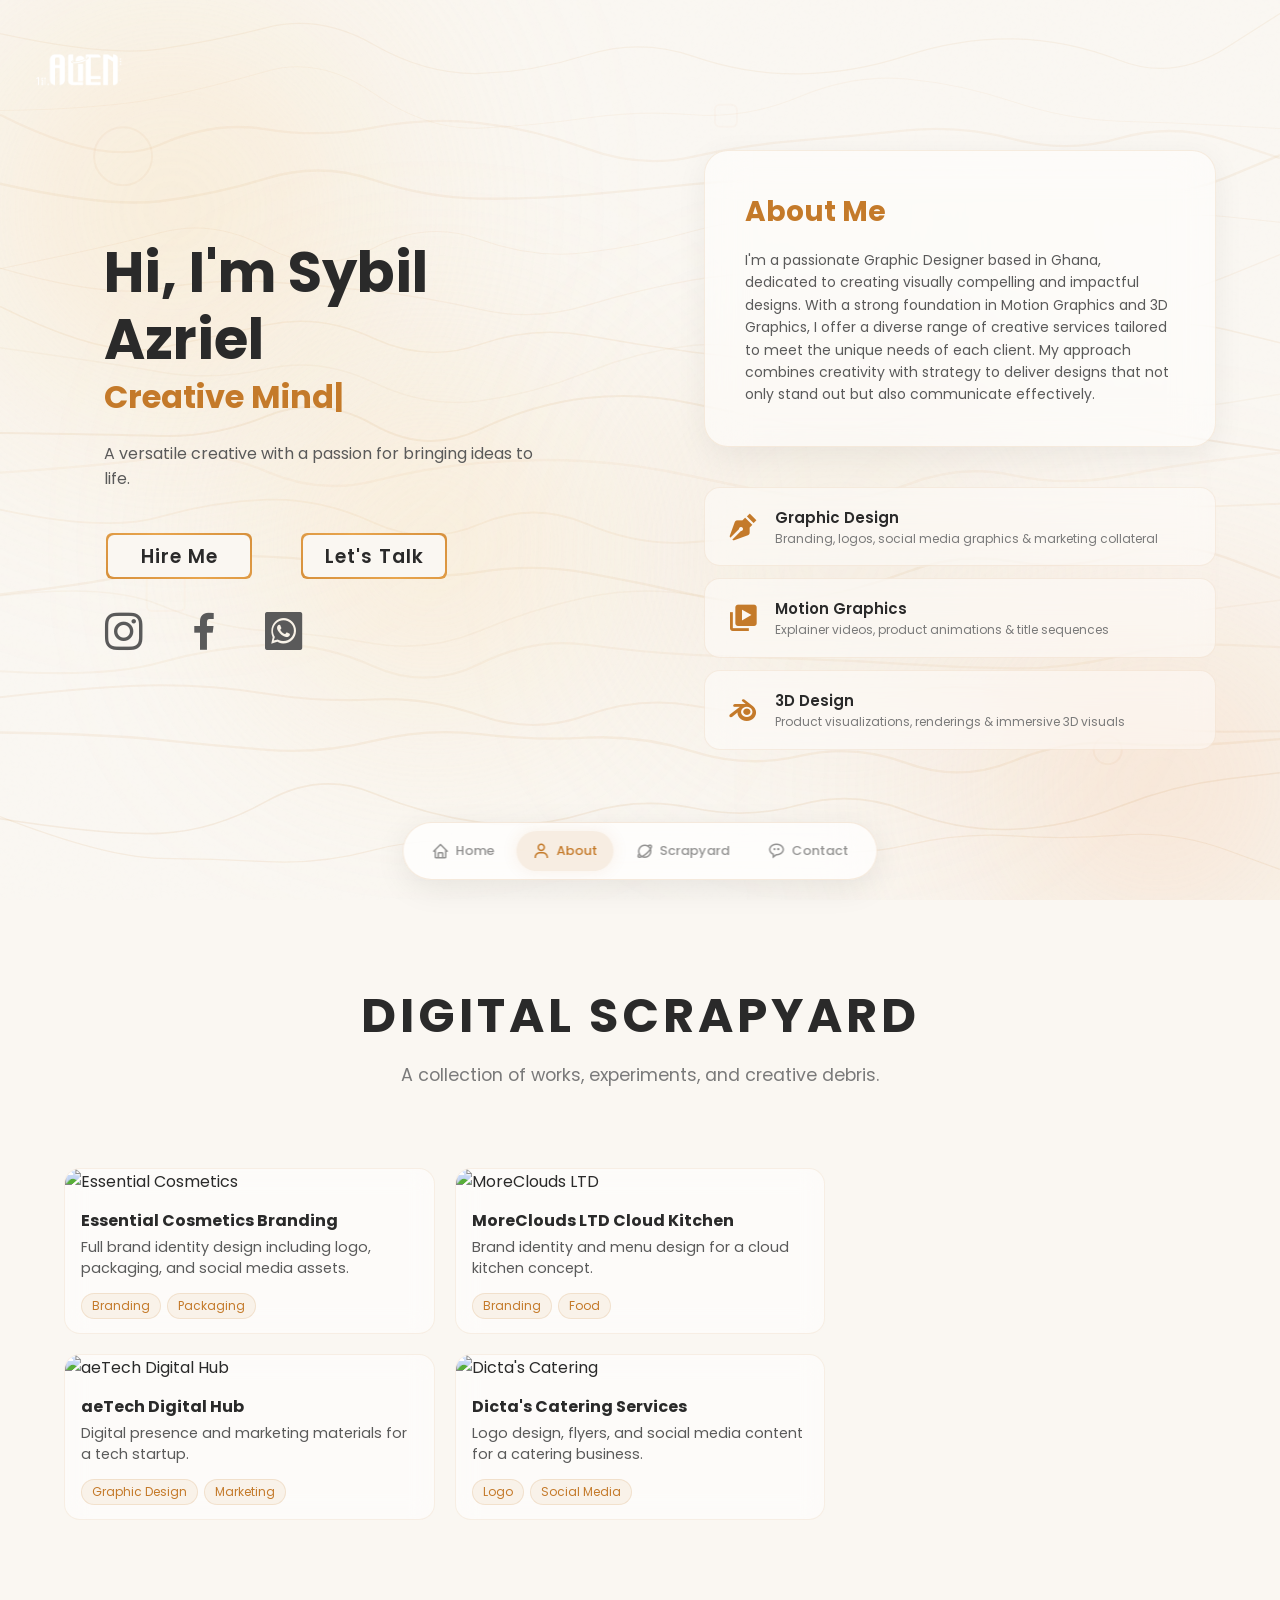
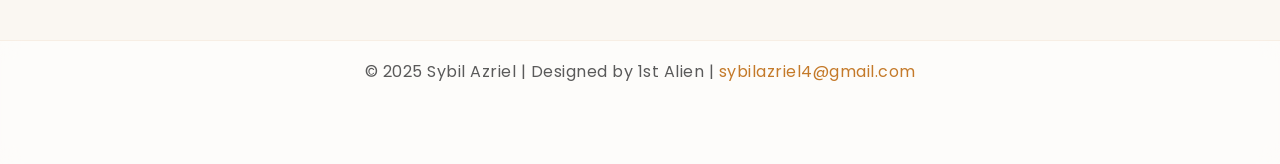
==== commit 5deae811: "Link scrapyard items to Pixieset gallery Co-Authored-By: Claude Opus 4.6 <noreply@anthropic.com>" ====
--- a/index.html
+++ b/index.html
@@ -117,7 +117,7 @@
         </div>
 
         <div class="scrapyard-grid">
-            <div class="scrap-item reveal">
+            <a href="https://1stalien.pixieset.com" target="_blank" class="scrap-item reveal">
                 <img src="https://images.pixieset.com/38097149/424e9502e3a05d6dca2e10c54d8de9b6-large.png" alt="Essential Cosmetics">
                 <div class="scrap-caption">
                     <strong>Essential Cosmetics Branding</strong>
@@ -127,9 +127,9 @@
                     <span class="scrap-tag">Branding</span>
                     <span class="scrap-tag">Packaging</span>
                 </div>
-            </div>
+            </a>
 
-            <div class="scrap-item reveal">
+            <a href="https://1stalien.pixieset.com" target="_blank" class="scrap-item reveal">
                 <img src="https://images.pixieset.com/68197149/3f7cd934197eac4e8683f21ca45f6c07-large.png" alt="aeTech Digital Hub">
                 <div class="scrap-caption">
                     <strong>aeTech Digital Hub</strong>
@@ -139,9 +139,9 @@
                     <span class="scrap-tag">Graphic Design</span>
                     <span class="scrap-tag">Marketing</span>
                 </div>
-            </div>
+            </a>
 
-            <div class="scrap-item reveal">
+            <a href="https://1stalien.pixieset.com" target="_blank" class="scrap-item reveal">
                 <img src="https://images.pixieset.com/69140449/47a09a9cefc71a5a27a3395d2bf81058-large.png" alt="MoreClouds LTD">
                 <div class="scrap-caption">
                     <strong>MoreClouds LTD Cloud Kitchen</strong>
@@ -151,9 +151,9 @@
                     <span class="scrap-tag">Branding</span>
                     <span class="scrap-tag">Food</span>
                 </div>
-            </div>
+            </a>
 
-            <div class="scrap-item reveal">
+            <a href="https://1stalien.pixieset.com" target="_blank" class="scrap-item reveal">
                 <img src="https://images.pixieset.com/53297149/de8b78f00169f5d637411051ff83cb71-large.png" alt="Dicta's Catering">
                 <div class="scrap-caption">
                     <strong>Dicta's Catering Services</strong>
@@ -163,7 +163,7 @@
                     <span class="scrap-tag">Logo</span>
                     <span class="scrap-tag">Social Media</span>
                 </div>
-            </div>
+            </a>
         </div>
     </section>
 
--- a/style.css
+++ b/style.css
@@ -515,6 +515,12 @@
     padding: 40px 5% 80px;
     columns: 3 280px;
     column-gap: 20px;
+}
+
+a.scrap-item {
+    text-decoration: none;
+    color: inherit;
+    display: block;
 }
 
 .scrap-item {
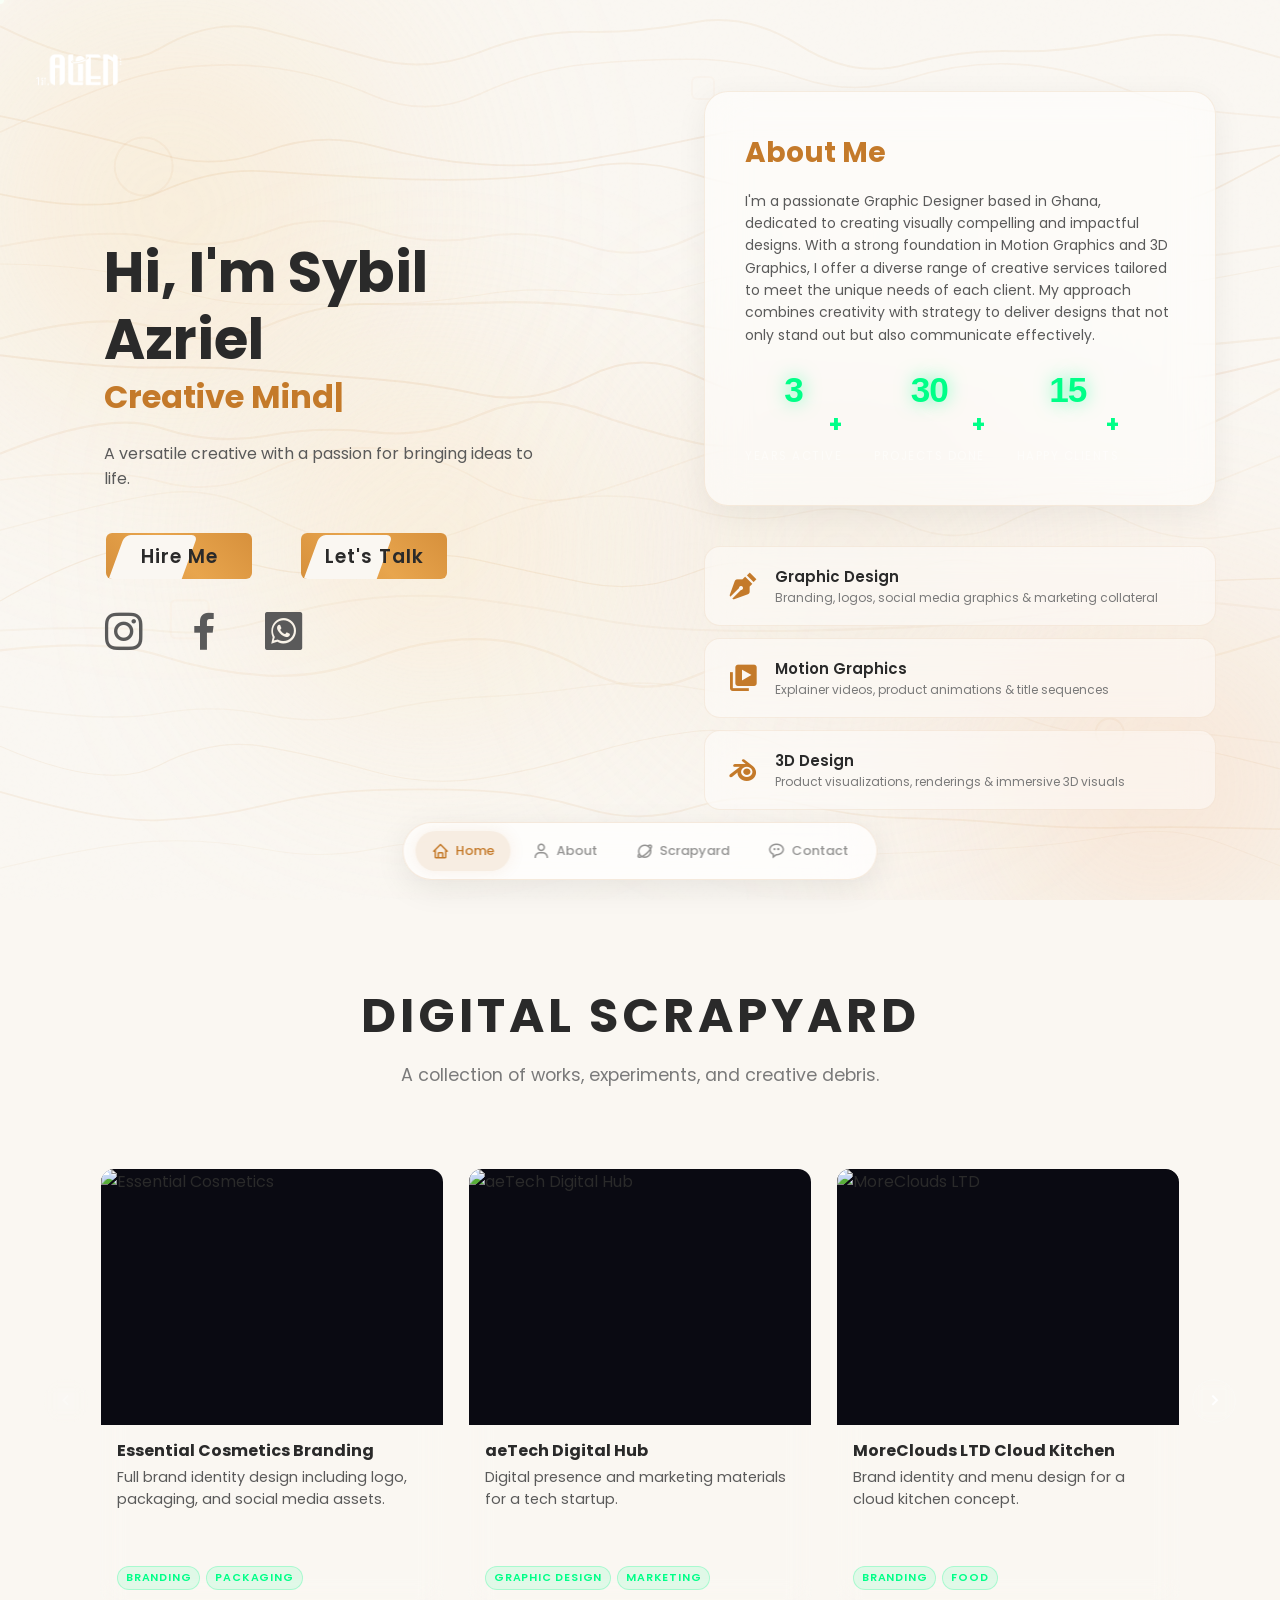
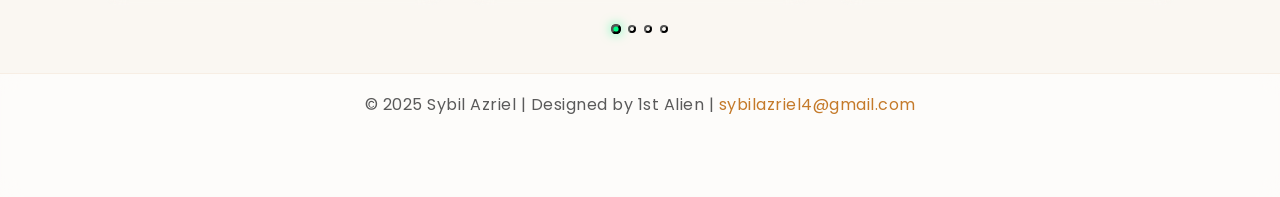
==== commit afd79a37: "Add files via upload" ====
--- a/index.html
+++ b/index.html
@@ -1,184 +1,294 @@
 <!DOCTYPE html>
 <html lang="en">
 <head>
-    <meta charset="UTF-8">
-    <meta name="viewport" content="width=device-width, initial-scale=1.0">
-    <title>Sybil Azriel | 1st Alien</title>
-    <link rel="stylesheet" href="style.css">
-    <link href='https://unpkg.com/boxicons@2.1.4/css/boxicons.min.css' rel='stylesheet'>
+  <meta charset="UTF-8">
+  <meta name="viewport" content="width=device-width, initial-scale=1.0">
+  <title>Sybil Azriel | 1st Alien</title>
+  <link rel="stylesheet" href="style.css">
+  <link rel="stylesheet" href="enhance.css">
+  <link href='https://unpkg.com/boxicons@2.1.4/css/boxicons.min.css' rel='stylesheet'>
 </head>
 <body>
-    <!-- Warm Gradient Background -->
-    <div class="gradient-bg">
-        <div class="gradient-orb orb-1"></div>
-        <div class="gradient-orb orb-2"></div>
-        <div class="gradient-orb orb-3"></div>
-        <div class="gradient-orb orb-4"></div>
-        <div class="gradient-noise"></div>
-    </div>
-
-    <canvas id="starfield"></canvas>
-
-    <!-- Interactive floating shapes -->
-    <div class="interactive-shape shape-ring" style="width:60px;height:60px;top:15%;left:8%;"></div>
-    <div class="interactive-shape shape-dot" style="width:14px;height:14px;top:25%;left:75%;"></div>
-    <div class="interactive-shape shape-square" style="width:40px;height:40px;top:65%;left:12%;"></div>
-    <div class="interactive-shape shape-ring" style="width:30px;height:30px;top:80%;left:85%;"></div>
-    <div class="interactive-shape shape-dot" style="width:20px;height:20px;top:45%;left:90%;"></div>
-    <div class="interactive-shape shape-square" style="width:24px;height:24px;top:10%;left:55%;"></div>
-
-    <!-- BOTTOM PILL NAVIGATION -->
-    <nav class="pill-nav">
-        <a href="#home" class="pill-link active" data-section="home">
-            <i class='bx bx-home'></i>
-            <span>Home</span>
+
+  <!-- Custom Cursor -->
+  <div class="cursor-dot"></div>
+  <div class="cursor-ring"></div>
+
+  <!-- Warm Gradient Background -->
+  <div class="gradient-bg">
+    <div class="gradient-orb orb-1"></div>
+    <div class="gradient-orb orb-2"></div>
+    <div class="gradient-orb orb-3"></div>
+    <div class="gradient-orb orb-4"></div>
+    <div class="gradient-noise"></div>
+  </div>
+
+  <canvas id="starfield"></canvas>
+
+  <!-- Interactive floating shapes -->
+  <div class="interactive-shape shape-ring"   style="width:60px;height:60px;top:15%;left:8%;"></div>
+  <div class="interactive-shape shape-dot"    style="width:14px;height:14px;top:25%;left:75%;"></div>
+  <div class="interactive-shape shape-square" style="width:40px;height:40px;top:65%;left:12%;"></div>
+  <div class="interactive-shape shape-ring"   style="width:30px;height:30px;top:80%;left:85%;"></div>
+  <div class="interactive-shape shape-dot"    style="width:20px;height:20px;top:45%;left:90%;"></div>
+  <div class="interactive-shape shape-square" style="width:24px;height:24px;top:10%;left:55%;"></div>
+
+  <!-- BOTTOM PILL NAVIGATION -->
+  <nav class="pill-nav">
+    <a href="#home"      class="pill-link active" data-section="home">
+      <i class='bx bx-home'></i><span>Home</span>
+    </a>
+    <a href="#about"     class="pill-link" data-section="about">
+      <i class='bx bx-user'></i><span>About</span>
+    </a>
+    <a href="#scrapyard" class="pill-link" data-section="scrapyard">
+      <i class='bx bx-planet'></i><span>Scrapyard</span>
+    </a>
+    <a href="https://wa.me/233020919182" class="pill-link" target="_blank">
+      <i class='bx bx-message-rounded-dots'></i><span>Contact</span>
+    </a>
+  </nav>
+
+  <!-- LOGO -->
+  <div class="floating-logo">
+    <img src="image/alienlogo.png" alt="1st Alien" class="img-logo">
+  </div>
+
+  <!-- HERO SPLIT -->
+  <section class="hero-split" id="home">
+
+    <!-- LEFT: Name & CTA -->
+    <div class="hero-left">
+      <div class="home-content reveal">
+        <h1 class="glow">Hi, I'm Sybil Azriel</h1>
+        <h3 class="typing-text"></h3>
+        <p>A versatile creative with a passion for bringing ideas to life.</p>
+        <div class="btn-box">
+          <a href="https://www.instagram.com/_1st.alien/" target="_blank" class="magnetic-btn">Hire Me</a>
+          <a href="https://wa.me/message/RRDWKMW5AABNC1" target="_blank" class="magnetic-btn">Let's Talk</a>
+        </div>
+        <div class="home-sci">
+          <a href="https://www.instagram.com/_1st.alien/" target="_blank"><i class='bx bxl-instagram'></i></a>
+          <a href="#"><i class='bx bxl-facebook'></i></a>
+          <a href="https://wa.me/message/RRDWKMW5AABNC1" target="_blank"><i class='bx bxl-whatsapp-square'></i></a>
+        </div>
+      </div>
+    </div>
+
+    <!-- RIGHT: About + Compact Services -->
+    <div class="hero-right" id="about">
+      <div class="about-container reveal">
+        <h1 class="glow">About Me</h1>
+        <p class="about-text">
+          I'm a passionate Graphic Designer based in Ghana, dedicated to creating visually compelling and impactful designs.
+          With a strong foundation in Motion Graphics and 3D Graphics, I offer a diverse range of creative services tailored
+          to meet the unique needs of each client. My approach combines creativity with strategy to deliver designs that not
+          only stand out but also communicate effectively.
+        </p>
+
+        <!-- Stats Row -->
+        <div class="stats-row reveal">
+          <div class="stat-item">
+            <span class="stat-num" data-target="3">0</span><span class="stat-suffix">+</span>
+            <p>Years Active</p>
+          </div>
+          <div class="stat-item">
+            <span class="stat-num" data-target="30">0</span><span class="stat-suffix">+</span>
+            <p>Projects Done</p>
+          </div>
+          <div class="stat-item">
+            <span class="stat-num" data-target="15">0</span><span class="stat-suffix">+</span>
+            <p>Happy Clients</p>
+          </div>
+        </div>
+      </div>
+
+      <div class="services-compact reveal">
+        <a href="https://1stalien.pixieset.com" target="_blank" class="service-mini tilt-card">
+          <i class='bx bxs-pen'></i>
+          <div class="service-mini-text">
+            <h3>Graphic Design</h3>
+            <p>Branding, logos, social media graphics & marketing collateral</p>
+          </div>
+          <div class="service-hover-glow"></div>
         </a>
-        <a href="#about" class="pill-link" data-section="about">
-            <i class='bx bx-user'></i>
-            <span>About</span>
-        </a>
-        <a href="#scrapyard" class="pill-link" data-section="scrapyard">
-            <i class='bx bx-planet'></i>
-            <span>Scrapyard</span>
-        </a>
-        <a href="https://wa.me/233020919182" class="pill-link" target="_blank">
-            <i class='bx bx-message-rounded-dots'></i>
-            <span>Contact</span>
-        </a>
-    </nav>
-
-    <!-- LOGO -->
-    <div class="floating-logo">
-        <img src="image/alienlogo.png" alt="1st Alien" class="img-logo">
-    </div>
-
-    <!-- HERO SPLIT: Name left, About+Services right -->
-    <section class="hero-split" id="home">
-        <!-- LEFT: Name & CTA -->
-        <div class="hero-left">
-            <div class="home-content reveal">
-                <h1 class="glow">Hi, I'm Sybil Azriel</h1>
-                <h3 class="typing-text"></h3>
-                <p>A versatile creative with a passion for bringing ideas to life.</p>
-
-                <div class="btn-box">
-                    <a href="https://www.instagram.com/_1st.alien/" target="_blank">Hire Me</a>
-                    <a href="https://wa.me/message/RRDWKMW5AABNC1" target="_blank">Let's Talk</a>
+        <div class="service-mini tilt-card">
+          <i class='bx bxs-videos'></i>
+          <div class="service-mini-text">
+            <h3>Motion Graphics</h3>
+            <p>Explainer videos, product animations & title sequences</p>
+          </div>
+          <div class="service-hover-glow"></div>
+        </div>
+        <div class="service-mini tilt-card">
+          <i class='bx bxl-blender'></i>
+          <div class="service-mini-text">
+            <h3>3D Design</h3>
+            <p>Product visualizations, renderings & immersive 3D visuals</p>
+          </div>
+          <div class="service-hover-glow"></div>
+        </div>
+      </div>
+    </div>
+  </section>
+
+  <!-- ─────────────────────────────────────────────────
+       DIGITAL SCRAPYARD — CAROUSEL
+  ───────────────────────────────────────────────── -->
+  <section class="scrapyard-section" id="scrapyard">
+    <div class="scrapyard-header reveal">
+      <h1 class="glow">Digital Scrapyard</h1>
+      <p>A collection of works, experiments, and creative debris.</p>
+    </div>
+
+    <div class="carousel-wrapper">
+      <!-- Prev / Next arrows -->
+      <button class="carousel-btn carousel-prev" aria-label="Previous">
+        <i class='bx bx-chevron-left'></i>
+      </button>
+      <button class="carousel-btn carousel-next" aria-label="Next">
+        <i class='bx bx-chevron-right'></i>
+      </button>
+
+      <div class="carousel-track-container">
+        <div class="carousel-track">
+
+          <!-- 1 Essential Cosmetics -->
+          <div class="carousel-slide">
+            <a href="https://1stalien.pixieset.com" target="_blank" class="scrap-item tilt-card reveal">
+              <div class="scrap-img-wrap">
+                <img src="https://images.pixieset.com/38097149/424e9502e3a05d6dca2e10c54d8de9b6-large.png" alt="Essential Cosmetics">
+                <div class="scrap-overlay"><i class='bx bx-link-external'></i> View Project</div>
+              </div>
+              <div class="scrap-caption">
+                <strong>Essential Cosmetics Branding</strong>
+                Full brand identity design including logo, packaging, and social media assets.
+              </div>
+              <div class="scrap-tags">
+                <span class="scrap-tag">Branding</span>
+                <span class="scrap-tag">Packaging</span>
+              </div>
+            </a>
+          </div>
+
+          <!-- 2 aeTech -->
+          <div class="carousel-slide">
+            <a href="https://1stalien.pixieset.com" target="_blank" class="scrap-item tilt-card reveal">
+              <div class="scrap-img-wrap">
+                <img src="https://images.pixieset.com/68197149/3f7cd934197eac4e8683f21ca45f6c07-large.png" alt="aeTech Digital Hub">
+                <div class="scrap-overlay"><i class='bx bx-link-external'></i> View Project</div>
+              </div>
+              <div class="scrap-caption">
+                <strong>aeTech Digital Hub</strong>
+                Digital presence and marketing materials for a tech startup.
+              </div>
+              <div class="scrap-tags">
+                <span class="scrap-tag">Graphic Design</span>
+                <span class="scrap-tag">Marketing</span>
+              </div>
+            </a>
+          </div>
+
+          <!-- 3 MoreClouds -->
+          <div class="carousel-slide">
+            <a href="https://1stalien.pixieset.com" target="_blank" class="scrap-item tilt-card reveal">
+              <div class="scrap-img-wrap">
+                <img src="https://images.pixieset.com/69140449/47a09a9cefc71a5a27a3395d2bf81058-large.png" alt="MoreClouds LTD">
+                <div class="scrap-overlay"><i class='bx bx-link-external'></i> View Project</div>
+              </div>
+              <div class="scrap-caption">
+                <strong>MoreClouds LTD Cloud Kitchen</strong>
+                Brand identity and menu design for a cloud kitchen concept.
+              </div>
+              <div class="scrap-tags">
+                <span class="scrap-tag">Branding</span>
+                <span class="scrap-tag">Food</span>
+              </div>
+            </a>
+          </div>
+
+          <!-- 4 Dicta's Catering -->
+          <div class="carousel-slide">
+            <a href="https://1stalien.pixieset.com" target="_blank" class="scrap-item tilt-card reveal">
+              <div class="scrap-img-wrap">
+                <img src="https://images.pixieset.com/53297149/de8b78f00169f5d637411051ff83cb71-large.png" alt="Dicta's Catering">
+                <div class="scrap-overlay"><i class='bx bx-link-external'></i> View Project</div>
+              </div>
+              <div class="scrap-caption">
+                <strong>Dicta's Catering Services</strong>
+                Logo design, flyers, and social media content for a catering business.
+              </div>
+              <div class="scrap-tags">
+                <span class="scrap-tag">Logo</span>
+                <span class="scrap-tag">Social Media</span>
+              </div>
+            </a>
+          </div>
+
+          <!-- 5 Colombe Apparel (NEW) -->
+          <div class="carousel-slide">
+            <a href="https://1stalien.pixieset.com/colombeapparel/" target="_blank" class="scrap-item tilt-card reveal">
+              <div class="scrap-img-wrap">
+                <div class="scrap-gradient-cover colombe-cover">
+                  <span class="cover-label">Colombe Apparel</span>
                 </div>
-
-                <div class="home-sci">
-                    <a href="https://www.instagram.com/_1st.alien/" target="_blank"><i class='bx bxl-instagram'></i></a>
-                    <a href="#"><i class='bx bxl-facebook'></i></a>
-                    <a href="https://wa.me/message/RRDWKMW5AABNC1" target="_blank"><i class='bx bxl-whatsapp-square'></i></a>
+                <div class="scrap-overlay"><i class='bx bx-link-external'></i> View Project</div>
+              </div>
+              <div class="scrap-caption">
+                <strong>Colombe Apparel</strong>
+                Fashion-forward visual identity, lookbook design, and brand collateral.
+              </div>
+              <div class="scrap-tags">
+                <span class="scrap-tag">Fashion</span>
+                <span class="scrap-tag">Branding</span>
+                <span class="scrap-tag">Editorial</span>
+              </div>
+            </a>
+          </div>
+
+          <!-- 6 Alisa Hotels (NEW) -->
+          <div class="carousel-slide">
+            <a href="https://1stalien.pixieset.com/alisahotelsgraphicsandprints/" target="_blank" class="scrap-item tilt-card reveal">
+              <div class="scrap-img-wrap">
+                <div class="scrap-gradient-cover alisa-cover">
+                  <span class="cover-label">Alisa Hotels</span>
                 </div>
-            </div>
-        </div>
-
-        <!-- RIGHT: About + Compact Services -->
-        <div class="hero-right" id="about">
-            <div class="about-container reveal">
-                <h1 class="glow">About Me</h1>
-                <p class="about-text">
-                    I'm a passionate Graphic Designer based in Ghana, dedicated to creating visually compelling and impactful designs. With a strong foundation in Motion Graphics and 3D Graphics, I offer a diverse range of creative services tailored to meet the unique needs of each client. My approach combines creativity with strategy to deliver designs that not only stand out but also communicate effectively.
-                </p>
-            </div>
-
-            <div class="services-compact reveal">
-                <a href="https://1stalien.pixieset.com" target="_blank" class="service-mini">
-                    <i class='bx bxs-pen'></i>
-                    <div class="service-mini-text">
-                        <h3>Graphic Design</h3>
-                        <p>Branding, logos, social media graphics & marketing collateral</p>
-                    </div>
-                </a>
-                <div class="service-mini">
-                    <i class='bx bxs-videos'></i>
-                    <div class="service-mini-text">
-                        <h3>Motion Graphics</h3>
-                        <p>Explainer videos, product animations & title sequences</p>
-                    </div>
-                </div>
-                <div class="service-mini">
-                    <i class='bx bxl-blender'></i>
-                    <div class="service-mini-text">
-                        <h3>3D Design</h3>
-                        <p>Product visualizations, renderings & immersive 3D visuals</p>
-                    </div>
-                </div>
-            </div>
-        </div>
-    </section>
-
-    <!-- SCRAPYARD / PORTFOLIO -->
-    <section class="scrapyard-section" id="scrapyard">
-        <div class="scrapyard-header reveal">
-            <h1 class="glow">Digital Scrapyard</h1>
-            <p>A collection of works, experiments, and creative debris.</p>
-        </div>
-
-        <div class="scrapyard-grid">
-            <a href="https://1stalien.pixieset.com" target="_blank" class="scrap-item reveal">
-                <img src="https://images.pixieset.com/38097149/424e9502e3a05d6dca2e10c54d8de9b6-large.png" alt="Essential Cosmetics">
-                <div class="scrap-caption">
-                    <strong>Essential Cosmetics Branding</strong>
-                    Full brand identity design including logo, packaging, and social media assets.
-                </div>
-                <div class="scrap-tags">
-                    <span class="scrap-tag">Branding</span>
-                    <span class="scrap-tag">Packaging</span>
-                </div>
-            </a>
-
-            <a href="https://1stalien.pixieset.com" target="_blank" class="scrap-item reveal">
-                <img src="https://images.pixieset.com/68197149/3f7cd934197eac4e8683f21ca45f6c07-large.png" alt="aeTech Digital Hub">
-                <div class="scrap-caption">
-                    <strong>aeTech Digital Hub</strong>
-                    Digital presence and marketing materials for a tech startup.
-                </div>
-                <div class="scrap-tags">
-                    <span class="scrap-tag">Graphic Design</span>
-                    <span class="scrap-tag">Marketing</span>
-                </div>
-            </a>
-
-            <a href="https://1stalien.pixieset.com" target="_blank" class="scrap-item reveal">
-                <img src="https://images.pixieset.com/69140449/47a09a9cefc71a5a27a3395d2bf81058-large.png" alt="MoreClouds LTD">
-                <div class="scrap-caption">
-                    <strong>MoreClouds LTD Cloud Kitchen</strong>
-                    Brand identity and menu design for a cloud kitchen concept.
-                </div>
-                <div class="scrap-tags">
-                    <span class="scrap-tag">Branding</span>
-                    <span class="scrap-tag">Food</span>
-                </div>
-            </a>
-
-            <a href="https://1stalien.pixieset.com" target="_blank" class="scrap-item reveal">
-                <img src="https://images.pixieset.com/53297149/de8b78f00169f5d637411051ff83cb71-large.png" alt="Dicta's Catering">
-                <div class="scrap-caption">
-                    <strong>Dicta's Catering Services</strong>
-                    Logo design, flyers, and social media content for a catering business.
-                </div>
-                <div class="scrap-tags">
-                    <span class="scrap-tag">Logo</span>
-                    <span class="scrap-tag">Social Media</span>
-                </div>
-            </a>
-        </div>
-    </section>
-
-    <!-- Lightbox -->
-    <div class="lightbox" id="lightbox">
-        <span class="lightbox-close">&times;</span>
-        <div class="lightbox-content"></div>
-    </div>
-
-    <footer class="site-footer">
-        <div class="footer-content">
-            &copy; 2025 Sybil Azriel | Designed by 1st Alien | <a href="mailto:sybilazriel4@gmail.com">sybilazriel4@gmail.com</a>
-        </div>
-    </footer>
-
-    <script src="script.js"></script>
+                <div class="scrap-overlay"><i class='bx bx-link-external'></i> View Project</div>
+              </div>
+              <div class="scrap-caption">
+                <strong>Alisa Hotels — Graphics & Prints</strong>
+                Hospitality print design, marketing collateral & event graphics for Alisa Hotel Group.
+              </div>
+              <div class="scrap-tags">
+                <span class="scrap-tag">Hospitality</span>
+                <span class="scrap-tag">Print</span>
+                <span class="scrap-tag">Marketing</span>
+              </div>
+            </a>
+          </div>
+
+        </div><!-- /.carousel-track -->
+      </div><!-- /.carousel-track-container -->
+
+      <!-- Dots -->
+      <div class="carousel-dots"></div>
+    </div><!-- /.carousel-wrapper -->
+  </section>
+
+  <!-- Lightbox -->
+  <div class="lightbox" id="lightbox">
+    <span class="lightbox-close">&times;</span>
+    <div class="lightbox-content"></div>
+  </div>
+
+  <footer class="site-footer">
+    <div class="footer-content">
+      &copy; 2025 Sybil Azriel | Designed by 1st Alien |
+      <a href="mailto:sybilazriel4@gmail.com">sybilazriel4@gmail.com</a>
+    </div>
+  </footer>
+
+  <script src="script.js"></script>
+  <script src="enhance.js"></script>
 </body>
 </html>
--- a/style.css
+++ b/style.css
@@ -155,6 +155,11 @@
 
 .img-logo {
     width: 120px;
+    transition: filter 0.4s ease;
+}
+
+.floating-logo.invert .img-logo {
+    filter: invert(1);
 }
 
 /* ===== BOTTOM PILL NAVIGATION ===== */
--- a/enhance.css
+++ b/enhance.css
@@ -0,0 +1,370 @@
+/* ============================================================
+   enhance.css  — layers on top of style.css
+   Carousel · Custom Cursor · Tilt Cards · Stats · Micro-FX
+   ============================================================ */
+
+/* ── Custom Cursor ─────────────────────────────────────────── */
+*, *::before, *::after { cursor: none !important; }
+
+.cursor-dot {
+  position: fixed;
+  width: 8px;
+  height: 8px;
+  background: #00ff88;
+  border-radius: 50%;
+  pointer-events: none;
+  z-index: 99999;
+  transform: translate(-50%, -50%);
+  transition: transform .1s ease, background .2s ease, width .2s ease, height .2s ease;
+  box-shadow: 0 0 12px #00ff88, 0 0 24px rgba(0,255,136,.4);
+  mix-blend-mode: screen;
+}
+
+.cursor-ring {
+  position: fixed;
+  width: 36px;
+  height: 36px;
+  border: 1.5px solid rgba(0,255,136,.5);
+  border-radius: 50%;
+  pointer-events: none;
+  z-index: 99998;
+  transform: translate(-50%, -50%);
+  transition: transform .12s ease, width .25s ease, height .25s ease, border-color .2s ease, opacity .2s ease;
+}
+
+body:hover .cursor-ring { opacity: 1; }
+
+/* expanded state when hovering clickables */
+body.cursor-hover .cursor-dot  { width: 6px; height: 6px; background: #fff; box-shadow: 0 0 16px #00ff88; }
+body.cursor-hover .cursor-ring { width: 52px; height: 52px; border-color: rgba(0,255,136,.9); }
+
+
+/* ── Stats Row ─────────────────────────────────────────────── */
+.stats-row {
+  display: flex;
+  gap: 2rem;
+  margin-top: 1.6rem;
+  flex-wrap: wrap;
+}
+
+.stat-item {
+  display: flex;
+  flex-direction: column;
+  align-items: center;
+  min-width: 64px;
+}
+
+.stat-item .stat-num {
+  font-size: 2.2rem;
+  font-weight: 800;
+  color: #00ff88;
+  line-height: 1;
+  letter-spacing: -1px;
+  text-shadow: 0 0 18px rgba(0,255,136,.6);
+}
+
+.stat-item .stat-suffix {
+  font-size: 1.4rem;
+  font-weight: 700;
+  color: #00ff88;
+  margin-left: 1px;
+  align-self: flex-end;
+  margin-bottom: 3px;
+}
+
+.stat-item p {
+  font-size: .72rem;
+  text-transform: uppercase;
+  letter-spacing: 1.5px;
+  color: rgba(255,255,255,.5);
+  margin: 4px 0 0;
+  text-align: center;
+}
+
+
+/* ── Service card glow on hover ────────────────────────────── */
+.service-mini {
+  position: relative;
+  overflow: hidden;
+  transition: transform .3s ease, box-shadow .3s ease;
+}
+.service-mini:hover {
+  transform: translateY(-4px);
+  box-shadow: 0 8px 32px rgba(0,255,136,.15);
+}
+.service-hover-glow {
+  position: absolute;
+  inset: 0;
+  background: radial-gradient(circle at 50% 0%, rgba(0,255,136,.08) 0%, transparent 70%);
+  opacity: 0;
+  transition: opacity .3s ease;
+  pointer-events: none;
+}
+.service-mini:hover .service-hover-glow { opacity: 1; }
+
+
+/* ── Magnetic Button shimmer ───────────────────────────────── */
+.magnetic-btn {
+  position: relative;
+  overflow: hidden;
+  transition: transform .2s ease, box-shadow .2s ease;
+}
+.magnetic-btn::after {
+  content: '';
+  position: absolute;
+  top: -50%;
+  left: -75%;
+  width: 50%;
+  height: 200%;
+  background: rgba(255,255,255,.18);
+  transform: skewX(-20deg);
+  transition: left .45s ease;
+  pointer-events: none;
+}
+.magnetic-btn:hover::after { left: 150%; }
+
+
+/* ── Tilt card 3-D effect ──────────────────────────────────── */
+.tilt-card {
+  transform-style: preserve-3d;
+  transition: transform .15s ease, box-shadow .15s ease;
+  will-change: transform;
+}
+
+
+/* ══════════════════════════════════════════════════════════════
+   CAROUSEL
+══════════════════════════════════════════════════════════════ */
+.carousel-wrapper {
+  position: relative;
+  width: 100%;
+  max-width: 1200px;
+  margin: 2.5rem auto 0;
+  padding: 0 60px;
+  box-sizing: border-box;
+  user-select: none;
+}
+
+.carousel-track-container {
+  overflow: hidden;
+  border-radius: 16px;
+}
+
+.carousel-track {
+  display: flex;
+  gap: 24px;
+  transition: transform .5s cubic-bezier(.4,0,.2,1);
+  will-change: transform;
+}
+
+/* each slide occupies a fraction of the container */
+.carousel-slide {
+  flex: 0 0 calc(33.333% - 16px);
+  min-width: 0;
+}
+
+/* ── Scrap card overrides for carousel ─────────────────────── */
+.carousel-slide .scrap-item {
+  display: flex;
+  flex-direction: column;
+  height: 100%;
+  border-radius: 14px;
+  overflow: hidden;
+  text-decoration: none;
+  background: rgba(255,255,255,.03);
+  border: 1px solid rgba(255,255,255,.08);
+  transition: transform .3s ease, box-shadow .3s ease, border-color .3s ease;
+}
+.carousel-slide .scrap-item:hover {
+  border-color: rgba(0,255,136,.3);
+  box-shadow: 0 12px 40px rgba(0,0,0,.5), 0 0 0 1px rgba(0,255,136,.15);
+}
+
+/* image wrapper */
+.scrap-img-wrap {
+  position: relative;
+  width: 100%;
+  aspect-ratio: 4/3;
+  overflow: hidden;
+  background: #0a0a12;
+}
+.scrap-img-wrap img {
+  width: 100%;
+  height: 100%;
+  object-fit: cover;
+  display: block;
+  transition: transform .5s ease;
+}
+.carousel-slide .scrap-item:hover .scrap-img-wrap img { transform: scale(1.06); }
+
+/* overlay on hover */
+.scrap-overlay {
+  position: absolute;
+  inset: 0;
+  background: rgba(0,0,0,.6);
+  display: flex;
+  align-items: center;
+  justify-content: center;
+  gap: 8px;
+  color: #00ff88;
+  font-size: .85rem;
+  font-weight: 600;
+  letter-spacing: 1px;
+  text-transform: uppercase;
+  opacity: 0;
+  transition: opacity .3s ease;
+}
+.carousel-slide .scrap-item:hover .scrap-overlay { opacity: 1; }
+
+/* gradient cover cards (for items without images) */
+.scrap-gradient-cover {
+  width: 100%;
+  height: 100%;
+  display: flex;
+  align-items: flex-end;
+  padding: 16px;
+  box-sizing: border-box;
+}
+
+.colombe-cover {
+  background: linear-gradient(135deg,
+    #2a1a1a 0%,
+    #4a2030 30%,
+    #7a3848 60%,
+    #c27d5a 100%);
+}
+
+.alisa-cover {
+  background: linear-gradient(135deg,
+    #0a1628 0%,
+    #1a2d52 30%,
+    #1a3a2a 65%,
+    #b8892a 100%);
+}
+
+.cover-label {
+  font-size: 1rem;
+  font-weight: 700;
+  color: rgba(255,255,255,.9);
+  letter-spacing: 2px;
+  text-transform: uppercase;
+  text-shadow: 0 2px 8px rgba(0,0,0,.6);
+  z-index: 1;
+}
+
+.carousel-slide .scrap-item:hover .scrap-gradient-cover { filter: brightness(1.1); }
+.scrap-gradient-cover { transition: filter .3s ease; }
+
+/* caption & tags */
+.scrap-caption {
+  padding: 14px 16px 6px;
+  font-size: .83rem;
+  line-height: 1.5;
+  color: rgba(255,255,255,.7);
+  flex: 1;
+}
+.scrap-caption strong {
+  display: block;
+  color: #fff;
+  font-size: .95rem;
+  margin-bottom: 4px;
+}
+
+.scrap-tags {
+  display: flex;
+  flex-wrap: wrap;
+  gap: 6px;
+  padding: 8px 16px 14px;
+}
+.scrap-tag {
+  background: rgba(0,255,136,.1);
+  border: 1px solid rgba(0,255,136,.25);
+  color: #00ff88;
+  font-size: .68rem;
+  font-weight: 600;
+  letter-spacing: .8px;
+  text-transform: uppercase;
+  padding: 3px 8px;
+  border-radius: 20px;
+  transition: background .2s ease;
+}
+.carousel-slide .scrap-item:hover .scrap-tag {
+  background: rgba(0,255,136,.2);
+}
+
+
+/* ── Carousel arrows ───────────────────────────────────────── */
+.carousel-btn {
+  position: absolute;
+  top: 50%;
+  transform: translateY(-50%);
+  width: 44px;
+  height: 44px;
+  border-radius: 50%;
+  background: rgba(255,255,255,.06);
+  border: 1px solid rgba(255,255,255,.12);
+  color: #fff;
+  font-size: 1.4rem;
+  display: flex;
+  align-items: center;
+  justify-content: center;
+  cursor: none;
+  z-index: 10;
+  transition: background .2s ease, border-color .2s ease, transform .2s ease;
+  backdrop-filter: blur(6px);
+}
+.carousel-btn:hover {
+  background: rgba(0,255,136,.15);
+  border-color: rgba(0,255,136,.4);
+  transform: translateY(-50%) scale(1.1);
+}
+.carousel-prev { left: 4px; }
+.carousel-next { right: 4px; }
+.carousel-btn.disabled { opacity: .3; pointer-events: none; }
+
+
+/* ── Dots ──────────────────────────────────────────────────── */
+.carousel-dots {
+  display: flex;
+  justify-content: center;
+  gap: 8px;
+  margin-top: 20px;
+}
+.carousel-dot {
+  width: 8px;
+  height: 8px;
+  border-radius: 50%;
+  background: rgba(255,255,255,.2);
+  cursor: none;
+  transition: background .3s ease, transform .3s ease;
+}
+.carousel-dot.active {
+  background: #00ff88;
+  transform: scale(1.3);
+  box-shadow: 0 0 8px rgba(0,255,136,.6);
+}
+
+
+/* ── Responsive carousel ───────────────────────────────────── */
+@media (max-width: 900px) {
+  .carousel-slide { flex: 0 0 calc(50% - 12px); }
+  .carousel-wrapper { padding: 0 48px; }
+}
+
+@media (max-width: 560px) {
+  .carousel-slide { flex: 0 0 calc(100% - 0px); }
+  .carousel-wrapper { padding: 0 36px; }
+  .carousel-btn { width: 36px; height: 36px; font-size: 1.1rem; }
+}
+
+
+/* ── Scroll-reveal base ────────────────────────────────────── */
+.reveal {
+  opacity: 0;
+  transform: translateY(28px);
+  transition: opacity .7s ease, transform .7s ease;
+}
+.reveal.visible {
+  opacity: 1;
+  transform: translateY(0);
+}
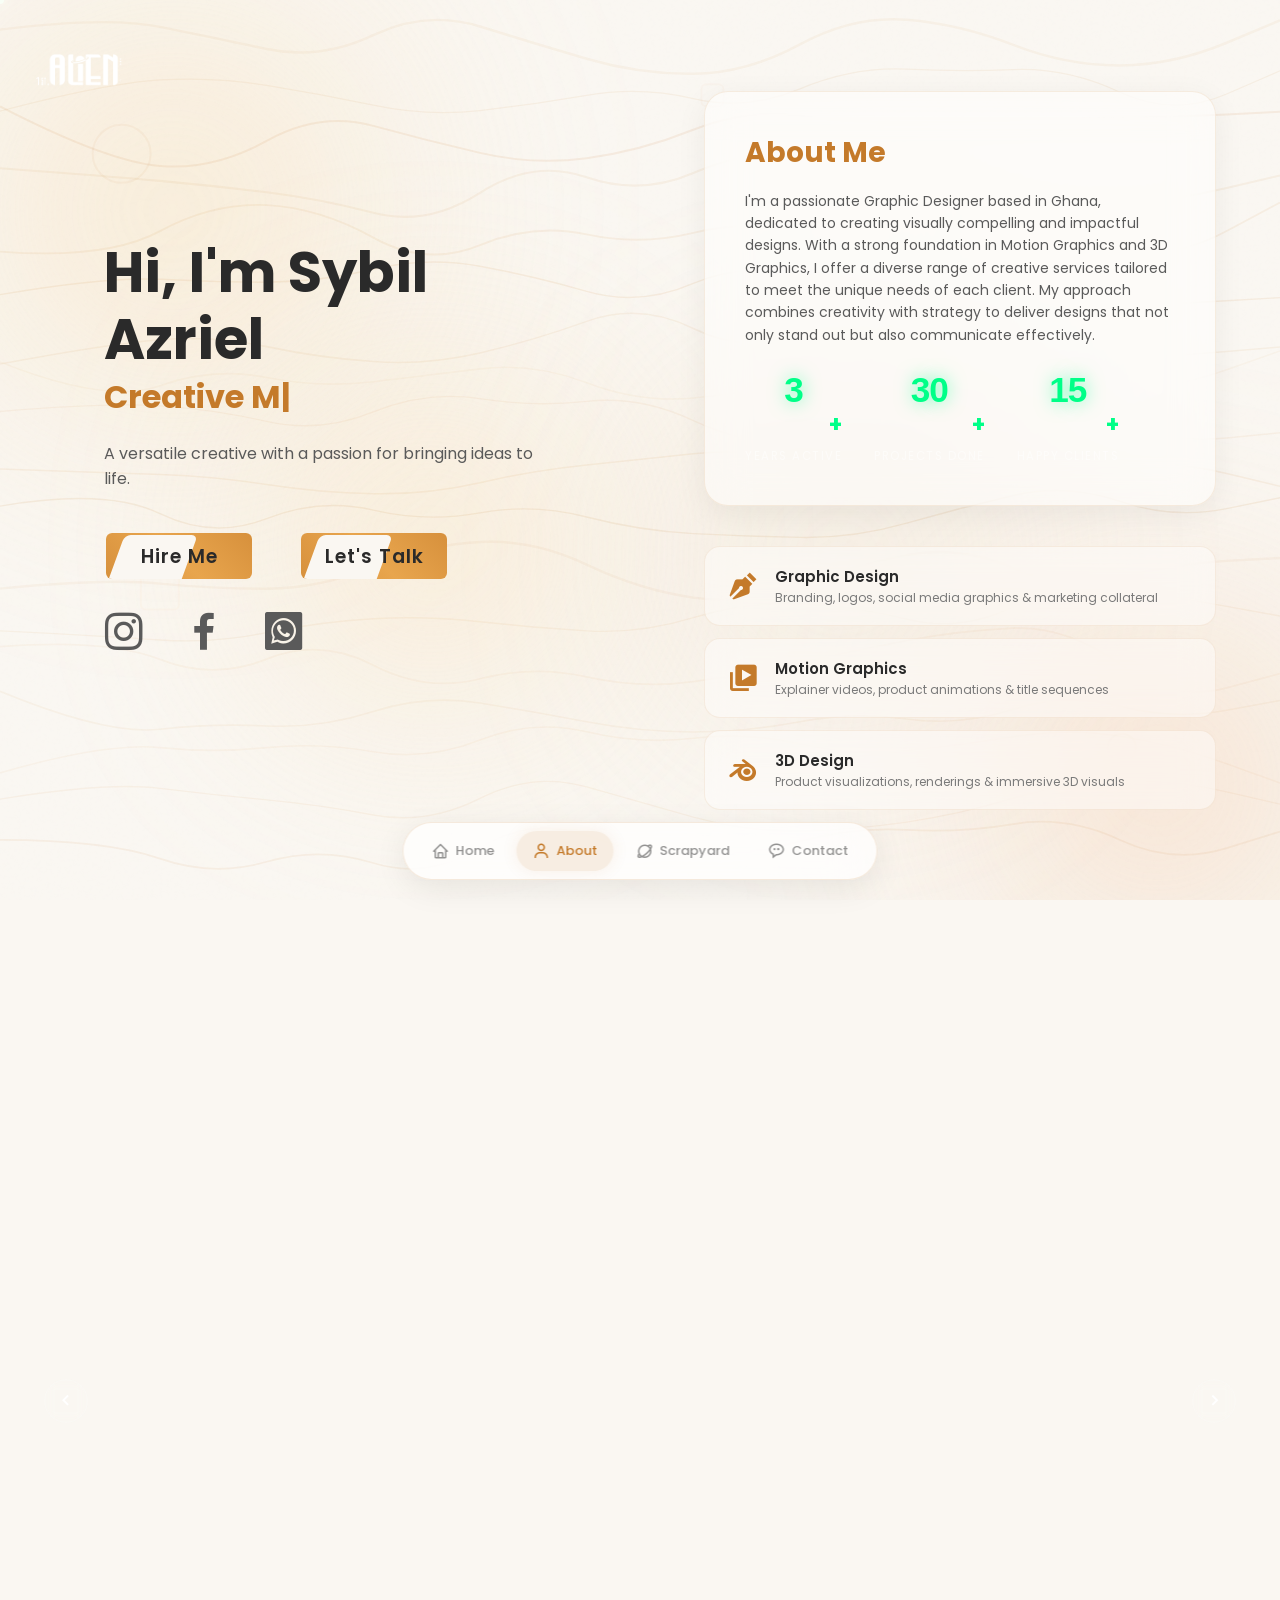
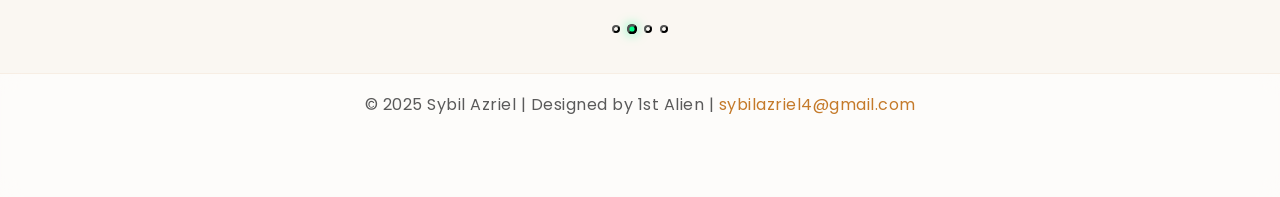
==== commit 0f48ffec: "Add files via upload" ====
--- a/index.html
+++ b/index.html
@@ -57,7 +57,6 @@
   <!-- HERO SPLIT -->
   <section class="hero-split" id="home">
 
-    <!-- LEFT: Name & CTA -->
     <div class="hero-left">
       <div class="home-content reveal">
         <h1 class="glow">Hi, I'm Sybil Azriel</h1>
@@ -75,7 +74,6 @@
       </div>
     </div>
 
-    <!-- RIGHT: About + Compact Services -->
     <div class="hero-right" id="about">
       <div class="about-container reveal">
         <h1 class="glow">About Me</h1>
@@ -134,6 +132,9 @@
 
   <!-- ─────────────────────────────────────────────────
        DIGITAL SCRAPYARD — CAROUSEL
+       Order: 1 Alisa Hotels · 2 Colombe Apparel ·
+              3 Essential Cosmetics · 4 aeTech ·
+              5 MoreClouds · 6 Dicta's Catering
   ───────────────────────────────────────────────── -->
   <section class="scrapyard-section" id="scrapyard">
     <div class="scrapyard-header reveal">
@@ -142,7 +143,6 @@
     </div>
 
     <div class="carousel-wrapper">
-      <!-- Prev / Next arrows -->
       <button class="carousel-btn carousel-prev" aria-label="Previous">
         <i class='bx bx-chevron-left'></i>
       </button>
@@ -153,85 +153,30 @@
       <div class="carousel-track-container">
         <div class="carousel-track">
 
-          <!-- 1 Essential Cosmetics -->
-          <div class="carousel-slide">
-            <a href="https://1stalien.pixieset.com" target="_blank" class="scrap-item tilt-card reveal">
-              <div class="scrap-img-wrap">
-                <img src="https://images.pixieset.com/38097149/424e9502e3a05d6dca2e10c54d8de9b6-large.png" alt="Essential Cosmetics">
-                <div class="scrap-overlay"><i class='bx bx-link-external'></i> View Project</div>
-              </div>
-              <div class="scrap-caption">
-                <strong>Essential Cosmetics Branding</strong>
-                Full brand identity design including logo, packaging, and social media assets.
-              </div>
-              <div class="scrap-tags">
-                <span class="scrap-tag">Branding</span>
-                <span class="scrap-tag">Packaging</span>
-              </div>
-            </a>
-          </div>
-
-          <!-- 2 aeTech -->
-          <div class="carousel-slide">
-            <a href="https://1stalien.pixieset.com" target="_blank" class="scrap-item tilt-card reveal">
-              <div class="scrap-img-wrap">
-                <img src="https://images.pixieset.com/68197149/3f7cd934197eac4e8683f21ca45f6c07-large.png" alt="aeTech Digital Hub">
-                <div class="scrap-overlay"><i class='bx bx-link-external'></i> View Project</div>
-              </div>
-              <div class="scrap-caption">
-                <strong>aeTech Digital Hub</strong>
-                Digital presence and marketing materials for a tech startup.
-              </div>
-              <div class="scrap-tags">
-                <span class="scrap-tag">Graphic Design</span>
+          <!-- 1 ── Alisa Hotels (FIRST) -->
+          <div class="carousel-slide">
+            <a href="https://1stalien.pixieset.com/alisahotelsgraphicsandprints/" target="_blank" class="scrap-item tilt-card reveal">
+              <div class="scrap-img-wrap">
+                <img src="https://images.pixieset.com/509486311/b00e6b78f4d885f64c6729a6bdc9f932-large.png" alt="Alisa Hotels">
+                <div class="scrap-overlay"><i class='bx bx-link-external'></i> View Project</div>
+              </div>
+              <div class="scrap-caption">
+                <strong>Alisa Hotels — Graphics & Prints</strong>
+                Hospitality print design, marketing collateral & event graphics for Alisa Hotel Group.
+              </div>
+              <div class="scrap-tags">
+                <span class="scrap-tag">Hospitality</span>
+                <span class="scrap-tag">Print</span>
                 <span class="scrap-tag">Marketing</span>
               </div>
             </a>
           </div>
 
-          <!-- 3 MoreClouds -->
-          <div class="carousel-slide">
-            <a href="https://1stalien.pixieset.com" target="_blank" class="scrap-item tilt-card reveal">
-              <div class="scrap-img-wrap">
-                <img src="https://images.pixieset.com/69140449/47a09a9cefc71a5a27a3395d2bf81058-large.png" alt="MoreClouds LTD">
-                <div class="scrap-overlay"><i class='bx bx-link-external'></i> View Project</div>
-              </div>
-              <div class="scrap-caption">
-                <strong>MoreClouds LTD Cloud Kitchen</strong>
-                Brand identity and menu design for a cloud kitchen concept.
-              </div>
-              <div class="scrap-tags">
-                <span class="scrap-tag">Branding</span>
-                <span class="scrap-tag">Food</span>
-              </div>
-            </a>
-          </div>
-
-          <!-- 4 Dicta's Catering -->
-          <div class="carousel-slide">
-            <a href="https://1stalien.pixieset.com" target="_blank" class="scrap-item tilt-card reveal">
-              <div class="scrap-img-wrap">
-                <img src="https://images.pixieset.com/53297149/de8b78f00169f5d637411051ff83cb71-large.png" alt="Dicta's Catering">
-                <div class="scrap-overlay"><i class='bx bx-link-external'></i> View Project</div>
-              </div>
-              <div class="scrap-caption">
-                <strong>Dicta's Catering Services</strong>
-                Logo design, flyers, and social media content for a catering business.
-              </div>
-              <div class="scrap-tags">
-                <span class="scrap-tag">Logo</span>
-                <span class="scrap-tag">Social Media</span>
-              </div>
-            </a>
-          </div>
-
-          <!-- 5 Colombe Apparel (NEW) -->
+          <!-- 2 ── Colombe Apparel (SECOND) -->
           <div class="carousel-slide">
             <a href="https://1stalien.pixieset.com/colombeapparel/" target="_blank" class="scrap-item tilt-card reveal">
               <div class="scrap-img-wrap">
-                <div class="scrap-gradient-cover colombe-cover">
-                  <span class="cover-label">Colombe Apparel</span>
-                </div>
+                <img src="https://images.pixieset.com/130586311/1707b4e54fb8e073f8ff02f06cf9ade4-large.png" alt="Colombe Apparel">
                 <div class="scrap-overlay"><i class='bx bx-link-external'></i> View Project</div>
               </div>
               <div class="scrap-caption">
@@ -246,23 +191,74 @@
             </a>
           </div>
 
-          <!-- 6 Alisa Hotels (NEW) -->
-          <div class="carousel-slide">
-            <a href="https://1stalien.pixieset.com/alisahotelsgraphicsandprints/" target="_blank" class="scrap-item tilt-card reveal">
-              <div class="scrap-img-wrap">
-                <div class="scrap-gradient-cover alisa-cover">
-                  <span class="cover-label">Alisa Hotels</span>
-                </div>
-                <div class="scrap-overlay"><i class='bx bx-link-external'></i> View Project</div>
-              </div>
-              <div class="scrap-caption">
-                <strong>Alisa Hotels — Graphics & Prints</strong>
-                Hospitality print design, marketing collateral & event graphics for Alisa Hotel Group.
-              </div>
-              <div class="scrap-tags">
-                <span class="scrap-tag">Hospitality</span>
-                <span class="scrap-tag">Print</span>
+          <!-- 3 ── Essential Cosmetics -->
+          <div class="carousel-slide">
+            <a href="https://1stalien.pixieset.com" target="_blank" class="scrap-item tilt-card reveal">
+              <div class="scrap-img-wrap">
+                <img src="https://images.pixieset.com/38097149/424e9502e3a05d6dca2e10c54d8de9b6-large.png" alt="Essential Cosmetics">
+                <div class="scrap-overlay"><i class='bx bx-link-external'></i> View Project</div>
+              </div>
+              <div class="scrap-caption">
+                <strong>Essential Cosmetics Branding</strong>
+                Full brand identity design including logo, packaging, and social media assets.
+              </div>
+              <div class="scrap-tags">
+                <span class="scrap-tag">Branding</span>
+                <span class="scrap-tag">Packaging</span>
+              </div>
+            </a>
+          </div>
+
+          <!-- 4 ── aeTech Digital Hub -->
+          <div class="carousel-slide">
+            <a href="https://1stalien.pixieset.com" target="_blank" class="scrap-item tilt-card reveal">
+              <div class="scrap-img-wrap">
+                <img src="https://images.pixieset.com/68197149/3f7cd934197eac4e8683f21ca45f6c07-large.png" alt="aeTech Digital Hub">
+                <div class="scrap-overlay"><i class='bx bx-link-external'></i> View Project</div>
+              </div>
+              <div class="scrap-caption">
+                <strong>aeTech Digital Hub</strong>
+                Digital presence and marketing materials for a tech startup.
+              </div>
+              <div class="scrap-tags">
+                <span class="scrap-tag">Graphic Design</span>
                 <span class="scrap-tag">Marketing</span>
+              </div>
+            </a>
+          </div>
+
+          <!-- 5 ── MoreClouds LTD -->
+          <div class="carousel-slide">
+            <a href="https://1stalien.pixieset.com" target="_blank" class="scrap-item tilt-card reveal">
+              <div class="scrap-img-wrap">
+                <img src="https://images.pixieset.com/69140449/47a09a9cefc71a5a27a3395d2bf81058-large.png" alt="MoreClouds LTD">
+                <div class="scrap-overlay"><i class='bx bx-link-external'></i> View Project</div>
+              </div>
+              <div class="scrap-caption">
+                <strong>MoreClouds LTD Cloud Kitchen</strong>
+                Brand identity and menu design for a cloud kitchen concept.
+              </div>
+              <div class="scrap-tags">
+                <span class="scrap-tag">Branding</span>
+                <span class="scrap-tag">Food</span>
+              </div>
+            </a>
+          </div>
+
+          <!-- 6 ── Dicta's Catering -->
+          <div class="carousel-slide">
+            <a href="https://1stalien.pixieset.com" target="_blank" class="scrap-item tilt-card reveal">
+              <div class="scrap-img-wrap">
+                <img src="https://images.pixieset.com/53297149/de8b78f00169f5d637411051ff83cb71-large.png" alt="Dicta's Catering">
+                <div class="scrap-overlay"><i class='bx bx-link-external'></i> View Project</div>
+              </div>
+              <div class="scrap-caption">
+                <strong>Dicta's Catering Services</strong>
+                Logo design, flyers, and social media content for a catering business.
+              </div>
+              <div class="scrap-tags">
+                <span class="scrap-tag">Logo</span>
+                <span class="scrap-tag">Social Media</span>
               </div>
             </a>
           </div>
@@ -270,7 +266,6 @@
         </div><!-- /.carousel-track -->
       </div><!-- /.carousel-track-container -->
 
-      <!-- Dots -->
       <div class="carousel-dots"></div>
     </div><!-- /.carousel-wrapper -->
   </section>
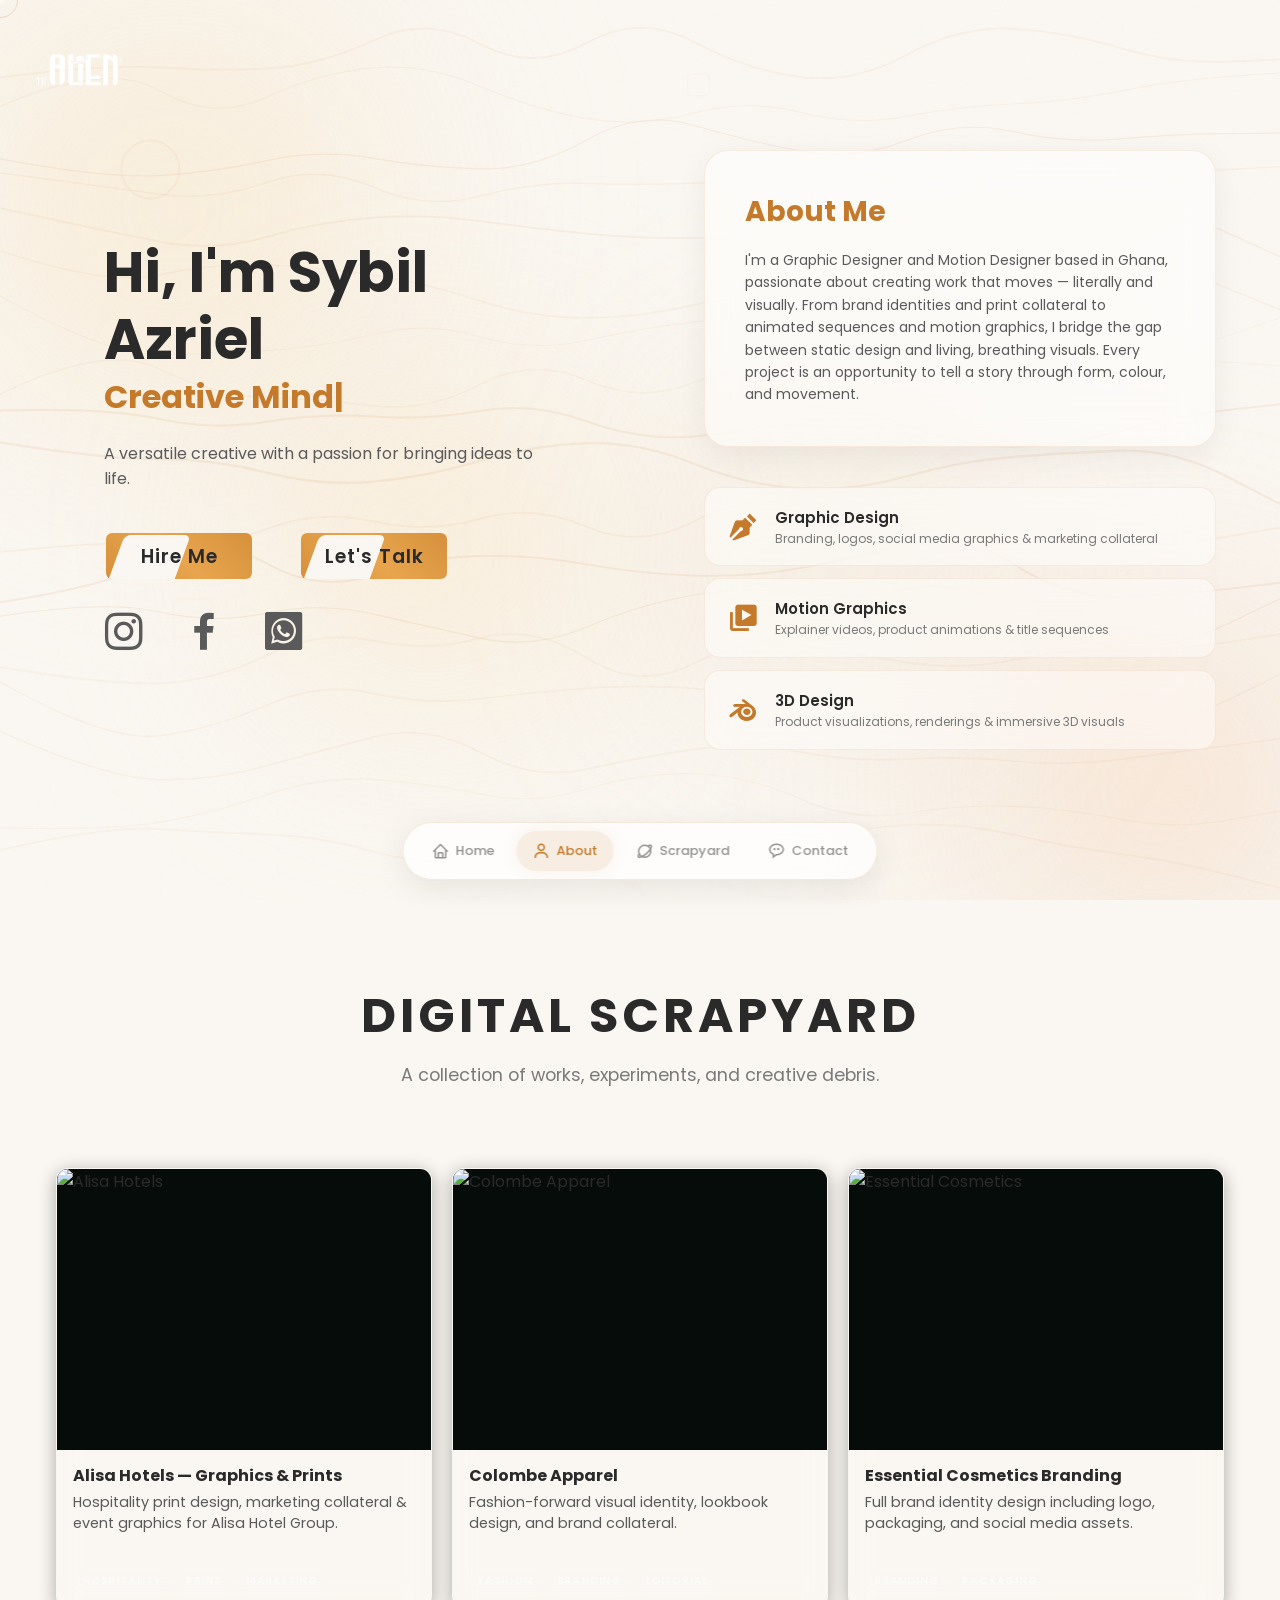
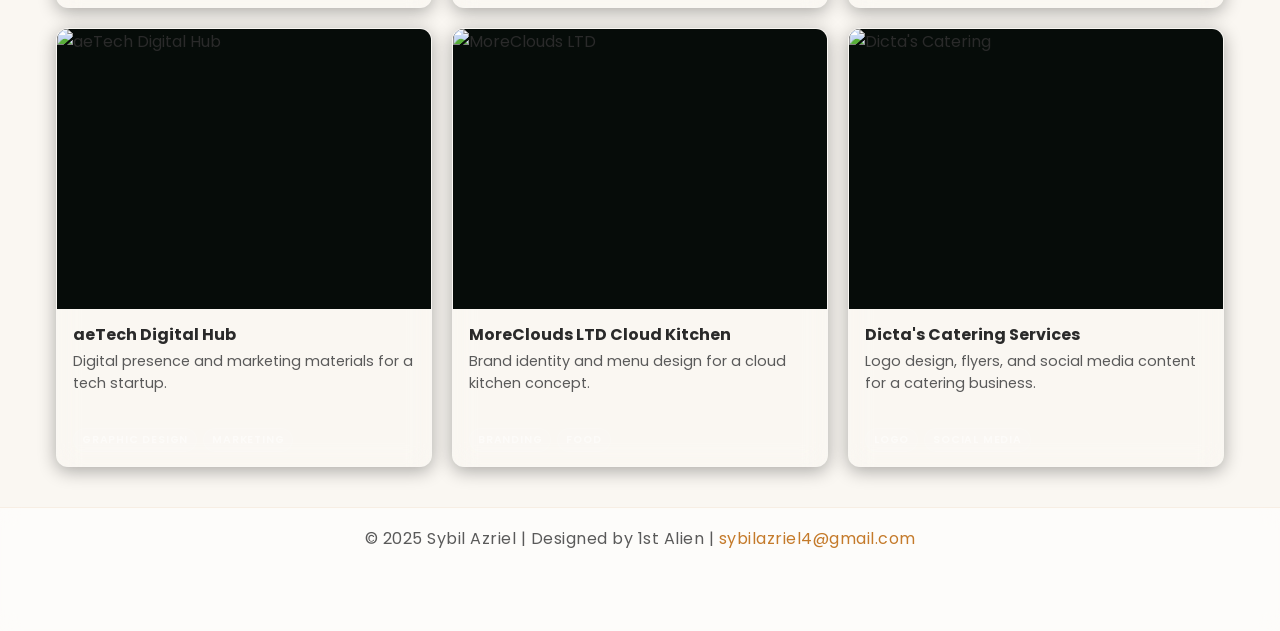
==== commit 3b99cc9d: "Add files via upload" ====
--- a/index.html
+++ b/index.html
@@ -78,27 +78,8 @@
       <div class="about-container reveal">
         <h1 class="glow">About Me</h1>
         <p class="about-text">
-          I'm a passionate Graphic Designer based in Ghana, dedicated to creating visually compelling and impactful designs.
-          With a strong foundation in Motion Graphics and 3D Graphics, I offer a diverse range of creative services tailored
-          to meet the unique needs of each client. My approach combines creativity with strategy to deliver designs that not
-          only stand out but also communicate effectively.
+          I'm a Graphic Designer and Motion Designer based in Ghana, passionate about creating work that moves — literally and visually. From brand identities and print collateral to animated sequences and motion graphics, I bridge the gap between static design and living, breathing visuals. Every project is an opportunity to tell a story through form, colour, and movement.
         </p>
-
-        <!-- Stats Row -->
-        <div class="stats-row reveal">
-          <div class="stat-item">
-            <span class="stat-num" data-target="3">0</span><span class="stat-suffix">+</span>
-            <p>Years Active</p>
-          </div>
-          <div class="stat-item">
-            <span class="stat-num" data-target="30">0</span><span class="stat-suffix">+</span>
-            <p>Projects Done</p>
-          </div>
-          <div class="stat-item">
-            <span class="stat-num" data-target="15">0</span><span class="stat-suffix">+</span>
-            <p>Happy Clients</p>
-          </div>
-        </div>
       </div>
 
       <div class="services-compact reveal">
@@ -142,19 +123,10 @@
       <p>A collection of works, experiments, and creative debris.</p>
     </div>
 
-    <div class="carousel-wrapper">
-      <button class="carousel-btn carousel-prev" aria-label="Previous">
-        <i class='bx bx-chevron-left'></i>
-      </button>
-      <button class="carousel-btn carousel-next" aria-label="Next">
-        <i class='bx bx-chevron-right'></i>
-      </button>
-
-      <div class="carousel-track-container">
-        <div class="carousel-track">
+    <div class="scrap-grid">
 
           <!-- 1 ── Alisa Hotels (FIRST) -->
-          <div class="carousel-slide">
+          <div class="scrap-card">
             <a href="https://1stalien.pixieset.com/alisahotelsgraphicsandprints/" target="_blank" class="scrap-item tilt-card reveal">
               <div class="scrap-img-wrap">
                 <img src="https://images.pixieset.com/509486311/b00e6b78f4d885f64c6729a6bdc9f932-large.png" alt="Alisa Hotels">
@@ -173,7 +145,7 @@
           </div>
 
           <!-- 2 ── Colombe Apparel (SECOND) -->
-          <div class="carousel-slide">
+          <div class="scrap-card">
             <a href="https://1stalien.pixieset.com/colombeapparel/" target="_blank" class="scrap-item tilt-card reveal">
               <div class="scrap-img-wrap">
                 <img src="https://images.pixieset.com/130586311/1707b4e54fb8e073f8ff02f06cf9ade4-large.png" alt="Colombe Apparel">
@@ -192,7 +164,7 @@
           </div>
 
           <!-- 3 ── Essential Cosmetics -->
-          <div class="carousel-slide">
+          <div class="scrap-card">
             <a href="https://1stalien.pixieset.com" target="_blank" class="scrap-item tilt-card reveal">
               <div class="scrap-img-wrap">
                 <img src="https://images.pixieset.com/38097149/424e9502e3a05d6dca2e10c54d8de9b6-large.png" alt="Essential Cosmetics">
@@ -210,7 +182,7 @@
           </div>
 
           <!-- 4 ── aeTech Digital Hub -->
-          <div class="carousel-slide">
+          <div class="scrap-card">
             <a href="https://1stalien.pixieset.com" target="_blank" class="scrap-item tilt-card reveal">
               <div class="scrap-img-wrap">
                 <img src="https://images.pixieset.com/68197149/3f7cd934197eac4e8683f21ca45f6c07-large.png" alt="aeTech Digital Hub">
@@ -228,7 +200,7 @@
           </div>
 
           <!-- 5 ── MoreClouds LTD -->
-          <div class="carousel-slide">
+          <div class="scrap-card">
             <a href="https://1stalien.pixieset.com" target="_blank" class="scrap-item tilt-card reveal">
               <div class="scrap-img-wrap">
                 <img src="https://images.pixieset.com/69140449/47a09a9cefc71a5a27a3395d2bf81058-large.png" alt="MoreClouds LTD">
@@ -246,7 +218,7 @@
           </div>
 
           <!-- 6 ── Dicta's Catering -->
-          <div class="carousel-slide">
+          <div class="scrap-card">
             <a href="https://1stalien.pixieset.com" target="_blank" class="scrap-item tilt-card reveal">
               <div class="scrap-img-wrap">
                 <img src="https://images.pixieset.com/53297149/de8b78f00169f5d637411051ff83cb71-large.png" alt="Dicta's Catering">
@@ -263,11 +235,7 @@
             </a>
           </div>
 
-        </div><!-- /.carousel-track -->
-      </div><!-- /.carousel-track-container -->
-
-      <div class="carousel-dots"></div>
-    </div><!-- /.carousel-wrapper -->
+    </div><!-- /.scrap-grid -->
   </section>
 
   <!-- Lightbox -->
--- a/enhance.css
+++ b/enhance.css
@@ -1,6 +1,7 @@
 /* ============================================================
    enhance.css  — layers on top of style.css
-   Carousel · Custom Cursor · Tilt Cards · Stats · Micro-FX
+   • Cursor · Stats · Service cards · Grid · Micro-FX
+   • No box-shadow transitions, no backdrop-filter
    ============================================================ */
 
 /* ── Custom Cursor ─────────────────────────────────────────── */
@@ -8,268 +9,183 @@
 
 .cursor-dot {
   position: fixed;
-  width: 8px;
-  height: 8px;
-  background: #00ff88;
+  top: 0; left: 0;
+  width: 8px; height: 8px;
+  background: #c47a38;
   border-radius: 50%;
   pointer-events: none;
   z-index: 99999;
   transform: translate(-50%, -50%);
-  transition: transform .1s ease, background .2s ease, width .2s ease, height .2s ease;
-  box-shadow: 0 0 12px #00ff88, 0 0 24px rgba(0,255,136,.4);
+  transition: opacity .15s ease, transform .1s ease;
+  will-change: transform;
   mix-blend-mode: screen;
 }
-
 .cursor-ring {
   position: fixed;
-  width: 36px;
-  height: 36px;
-  border: 1.5px solid rgba(0,255,136,.5);
+  top: 0; left: 0;
+  width: 36px; height: 36px;
+  border: 1.5px solid rgba(196,122,56,.22);
   border-radius: 50%;
   pointer-events: none;
   z-index: 99998;
   transform: translate(-50%, -50%);
-  transition: transform .12s ease, width .25s ease, height .25s ease, border-color .2s ease, opacity .2s ease;
-}
-
-body:hover .cursor-ring { opacity: 1; }
-
-/* expanded state when hovering clickables */
-body.cursor-hover .cursor-dot  { width: 6px; height: 6px; background: #fff; box-shadow: 0 0 16px #00ff88; }
-body.cursor-hover .cursor-ring { width: 52px; height: 52px; border-color: rgba(0,255,136,.9); }
-
-
-/* ── Stats Row ─────────────────────────────────────────────── */
-.stats-row {
-  display: flex;
-  gap: 2rem;
-  margin-top: 1.6rem;
-  flex-wrap: wrap;
-}
-
-.stat-item {
-  display: flex;
-  flex-direction: column;
-  align-items: center;
-  min-width: 64px;
-}
-
-.stat-item .stat-num {
-  font-size: 2.2rem;
-  font-weight: 800;
-  color: #00ff88;
-  line-height: 1;
-  letter-spacing: -1px;
-  text-shadow: 0 0 18px rgba(0,255,136,.6);
-}
-
-.stat-item .stat-suffix {
-  font-size: 1.4rem;
-  font-weight: 700;
-  color: #00ff88;
-  margin-left: 1px;
-  align-self: flex-end;
-  margin-bottom: 3px;
-}
-
-.stat-item p {
-  font-size: .72rem;
-  text-transform: uppercase;
-  letter-spacing: 1.5px;
-  color: rgba(255,255,255,.5);
-  margin: 4px 0 0;
-  text-align: center;
-}
-
-
-/* ── Service card glow on hover ────────────────────────────── */
+  transition: width .2s ease, height .2s ease, border-color .2s ease, opacity .15s ease;
+  will-change: transform;
+}
+body.cursor-hover .cursor-dot  { transform: translate(-50%,-50%) scale(.75); background: #fff; }
+body.cursor-hover .cursor-ring { width: 50px; height: 50px; border-color: rgba(196,122,56,.38); }
+
+
+/* ── Service cards ─────────────────────────────────────────── */
 .service-mini {
   position: relative;
   overflow: hidden;
-  transition: transform .3s ease, box-shadow .3s ease;
-}
-.service-mini:hover {
-  transform: translateY(-4px);
-  box-shadow: 0 8px 32px rgba(0,255,136,.15);
-}
-.service-hover-glow {
+  transition: opacity .25s ease;
+}
+.service-mini:hover { opacity: .82; }
+.service-mini::after {
+  content: '';
   position: absolute;
-  inset: 0;
-  background: radial-gradient(circle at 50% 0%, rgba(0,255,136,.08) 0%, transparent 70%);
-  opacity: 0;
-  transition: opacity .3s ease;
-  pointer-events: none;
-}
-.service-mini:hover .service-hover-glow { opacity: 1; }
-
-
-/* ── Magnetic Button shimmer ───────────────────────────────── */
+  top: -50%; left: -80%;
+  width: 45%; height: 200%;
+  background: rgba(255,255,255,.06);
+  transform: skewX(-20deg) translateX(0);
+  transition: transform .5s ease;
+  pointer-events: none;
+}
+.service-mini:hover::after { transform: skewX(-20deg) translateX(450%); }
+
+
+/* ── Magnetic button shimmer ───────────────────────────────── */
 .magnetic-btn {
   position: relative;
   overflow: hidden;
-  transition: transform .2s ease, box-shadow .2s ease;
 }
 .magnetic-btn::after {
   content: '';
   position: absolute;
-  top: -50%;
-  left: -75%;
-  width: 50%;
-  height: 200%;
-  background: rgba(255,255,255,.18);
-  transform: skewX(-20deg);
-  transition: left .45s ease;
-  pointer-events: none;
-}
-.magnetic-btn:hover::after { left: 150%; }
-
-
-/* ── Tilt card 3-D effect ──────────────────────────────────── */
-.tilt-card {
-  transform-style: preserve-3d;
-  transition: transform .15s ease, box-shadow .15s ease;
-  will-change: transform;
-}
+  top: -50%; left: -80%;
+  width: 45%; height: 200%;
+  background: rgba(255,255,255,.1);
+  transform: skewX(-20deg) translateX(0);
+  transition: transform .45s ease;
+  pointer-events: none;
+}
+.magnetic-btn:hover::after { transform: skewX(-20deg) translateX(480%); }
 
 
 /* ══════════════════════════════════════════════════════════════
-   CAROUSEL
+   SCRAPYARD GRID  — side by side, 3 cols → 2 → 1
 ══════════════════════════════════════════════════════════════ */
-.carousel-wrapper {
-  position: relative;
+.scrap-grid {
+  display: grid;
+  grid-template-columns: repeat(3, 1fr);
+  gap: 20px;
   width: 100%;
   max-width: 1200px;
   margin: 2.5rem auto 0;
-  padding: 0 60px;
+  padding: 0 16px;
   box-sizing: border-box;
-  user-select: none;
-}
-
-.carousel-track-container {
-  overflow: hidden;
-  border-radius: 16px;
-}
-
-.carousel-track {
-  display: flex;
-  gap: 24px;
-  transition: transform .5s cubic-bezier(.4,0,.2,1);
-  will-change: transform;
-}
-
-/* each slide occupies a fraction of the container */
-.carousel-slide {
-  flex: 0 0 calc(33.333% - 16px);
-  min-width: 0;
-}
-
-/* ── Scrap card overrides for carousel ─────────────────────── */
-.carousel-slide .scrap-item {
+}
+
+@media (max-width: 860px) {
+  .scrap-grid { grid-template-columns: repeat(2, 1fr); }
+}
+@media (max-width: 540px) {
+  .scrap-grid { grid-template-columns: 1fr; }
+}
+
+/* ── Card ──────────────────────────────────────────────────── */
+.scrap-card .scrap-item {
   display: flex;
   flex-direction: column;
   height: 100%;
-  border-radius: 14px;
+  border-radius: 12px;
   overflow: hidden;
   text-decoration: none;
   background: rgba(255,255,255,.03);
-  border: 1px solid rgba(255,255,255,.08);
-  transition: transform .3s ease, box-shadow .3s ease, border-color .3s ease;
-}
-.carousel-slide .scrap-item:hover {
-  border-color: rgba(0,255,136,.3);
-  box-shadow: 0 12px 40px rgba(0,0,0,.5), 0 0 0 1px rgba(0,255,136,.15);
-}
-
-/* image wrapper */
+  border: 1px solid rgba(255,255,255,.07);
+  box-shadow: 0 4px 18px rgba(0,0,0,.32);   /* static — not animated */
+  transition: opacity .25s ease;
+}
+.scrap-card .scrap-item:hover { opacity: .88; }
+
+/* image */
 .scrap-img-wrap {
   position: relative;
   width: 100%;
   aspect-ratio: 4/3;
   overflow: hidden;
-  background: #0a0a12;
+  background: #060c09;
 }
 .scrap-img-wrap img {
   width: 100%;
   height: 100%;
   object-fit: cover;
   display: block;
-  transition: transform .5s ease;
-}
-.carousel-slide .scrap-item:hover .scrap-img-wrap img { transform: scale(1.06); }
-
-/* overlay on hover */
+  transition: transform .45s ease;
+  will-change: transform;
+}
+.scrap-card .scrap-item:hover .scrap-img-wrap img { transform: scale(1.05); }
+
+/* overlay */
 .scrap-overlay {
   position: absolute;
   inset: 0;
-  background: rgba(0,0,0,.6);
+  background: rgba(0,0,0,.55);
   display: flex;
   align-items: center;
   justify-content: center;
   gap: 8px;
-  color: #00ff88;
-  font-size: .85rem;
+  color: #e8d0b8;
+  font-size: .84rem;
   font-weight: 600;
   letter-spacing: 1px;
   text-transform: uppercase;
   opacity: 0;
-  transition: opacity .3s ease;
-}
-.carousel-slide .scrap-item:hover .scrap-overlay { opacity: 1; }
-
-/* gradient cover cards (for items without images) */
+  transition: opacity .25s ease;
+}
+.scrap-card .scrap-item:hover .scrap-overlay { opacity: 1; }
+
+/* gradient covers (fallback if img removed) */
 .scrap-gradient-cover {
-  width: 100%;
-  height: 100%;
+  width: 100%; height: 100%;
   display: flex;
   align-items: flex-end;
   padding: 16px;
   box-sizing: border-box;
 }
-
 .colombe-cover {
-  background: linear-gradient(135deg,
-    #2a1a1a 0%,
-    #4a2030 30%,
-    #7a3848 60%,
-    #c27d5a 100%);
-}
-
+  background: linear-gradient(145deg, #120a09 0%, #2a1318 40%, #3e1e27 70%, #5c2d36 100%);
+}
 .alisa-cover {
-  background: linear-gradient(135deg,
-    #0a1628 0%,
-    #1a2d52 30%,
-    #1a3a2a 65%,
-    #b8892a 100%);
-}
-
+  background: linear-gradient(145deg, #060e0a 0%, #0c1910 40%, #112416 70%, #1a3020 100%);
+}
 .cover-label {
-  font-size: 1rem;
+  font-size: .9rem;
   font-weight: 700;
-  color: rgba(255,255,255,.9);
-  letter-spacing: 2px;
+  color: rgba(255,255,255,.72);
+  letter-spacing: 2.5px;
   text-transform: uppercase;
-  text-shadow: 0 2px 8px rgba(0,0,0,.6);
-  z-index: 1;
-}
-
-.carousel-slide .scrap-item:hover .scrap-gradient-cover { filter: brightness(1.1); }
-.scrap-gradient-cover { transition: filter .3s ease; }
-
-/* caption & tags */
+  text-shadow: 0 2px 10px rgba(0,0,0,.9);
+}
+
+/* caption */
 .scrap-caption {
   padding: 14px 16px 6px;
-  font-size: .83rem;
+  font-size: .82rem;
   line-height: 1.5;
-  color: rgba(255,255,255,.7);
+  color: rgba(255,255,255,.6);
   flex: 1;
 }
 .scrap-caption strong {
   display: block;
   color: #fff;
-  font-size: .95rem;
+  font-size: .94rem;
   margin-bottom: 4px;
 }
 
+/* tags */
 .scrap-tags {
   display: flex;
   flex-wrap: wrap;
@@ -277,92 +193,28 @@
   padding: 8px 16px 14px;
 }
 .scrap-tag {
-  background: rgba(0,255,136,.1);
-  border: 1px solid rgba(0,255,136,.25);
-  color: #00ff88;
-  font-size: .68rem;
+  background: rgba(255,255,255,.05);
+  border: 1px solid rgba(255,255,255,.1);
+  color: rgba(255,255,255,.5);
+  font-size: .67rem;
   font-weight: 600;
   letter-spacing: .8px;
   text-transform: uppercase;
   padding: 3px 8px;
   border-radius: 20px;
-  transition: background .2s ease;
-}
-.carousel-slide .scrap-item:hover .scrap-tag {
-  background: rgba(0,255,136,.2);
-}
-
-
-/* ── Carousel arrows ───────────────────────────────────────── */
-.carousel-btn {
-  position: absolute;
-  top: 50%;
-  transform: translateY(-50%);
-  width: 44px;
-  height: 44px;
-  border-radius: 50%;
-  background: rgba(255,255,255,.06);
-  border: 1px solid rgba(255,255,255,.12);
-  color: #fff;
-  font-size: 1.4rem;
-  display: flex;
-  align-items: center;
-  justify-content: center;
-  cursor: none;
-  z-index: 10;
-  transition: background .2s ease, border-color .2s ease, transform .2s ease;
-  backdrop-filter: blur(6px);
-}
-.carousel-btn:hover {
-  background: rgba(0,255,136,.15);
-  border-color: rgba(0,255,136,.4);
-  transform: translateY(-50%) scale(1.1);
-}
-.carousel-prev { left: 4px; }
-.carousel-next { right: 4px; }
-.carousel-btn.disabled { opacity: .3; pointer-events: none; }
-
-
-/* ── Dots ──────────────────────────────────────────────────── */
-.carousel-dots {
-  display: flex;
-  justify-content: center;
-  gap: 8px;
-  margin-top: 20px;
-}
-.carousel-dot {
-  width: 8px;
-  height: 8px;
-  border-radius: 50%;
-  background: rgba(255,255,255,.2);
-  cursor: none;
-  transition: background .3s ease, transform .3s ease;
-}
-.carousel-dot.active {
-  background: #00ff88;
-  transform: scale(1.3);
-  box-shadow: 0 0 8px rgba(0,255,136,.6);
-}
-
-
-/* ── Responsive carousel ───────────────────────────────────── */
-@media (max-width: 900px) {
-  .carousel-slide { flex: 0 0 calc(50% - 12px); }
-  .carousel-wrapper { padding: 0 48px; }
-}
-
-@media (max-width: 560px) {
-  .carousel-slide { flex: 0 0 calc(100% - 0px); }
-  .carousel-wrapper { padding: 0 36px; }
-  .carousel-btn { width: 36px; height: 36px; font-size: 1.1rem; }
-}
-
-
-/* ── Scroll-reveal base ────────────────────────────────────── */
+}
+.scrap-card .scrap-item:hover .scrap-tag {
+  background: rgba(196,122,56,.08);
+  border-color: rgba(196,122,56,.2);
+  color: #d4894a;
+}
+
+
+/* ── Scroll-reveal ──────────────────────────────────────────── */
 .reveal {
   opacity: 0;
-  transform: translateY(28px);
-  transition: opacity .7s ease, transform .7s ease;
+  transform: translateY(24px);
+  transition: opacity .6s ease, transform .6s ease;
 }
 .reveal.visible {
   opacity: 1;
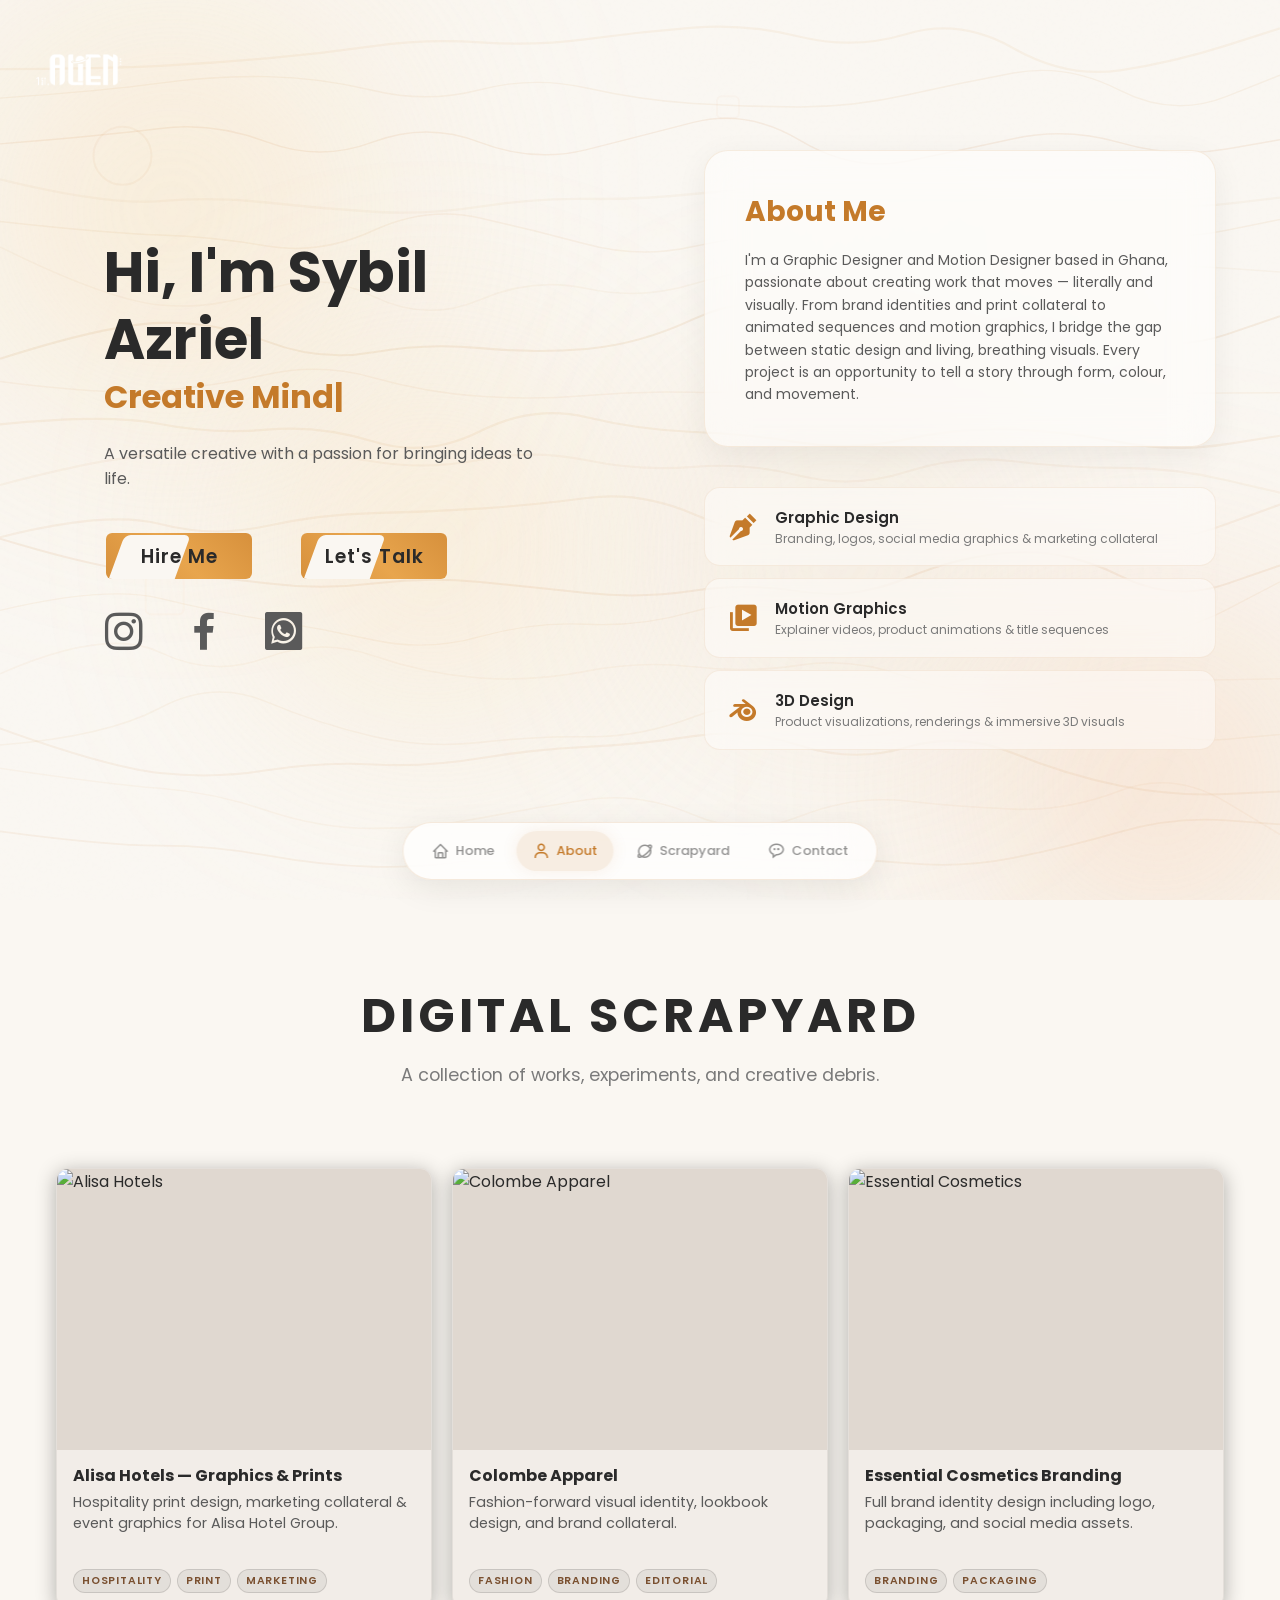
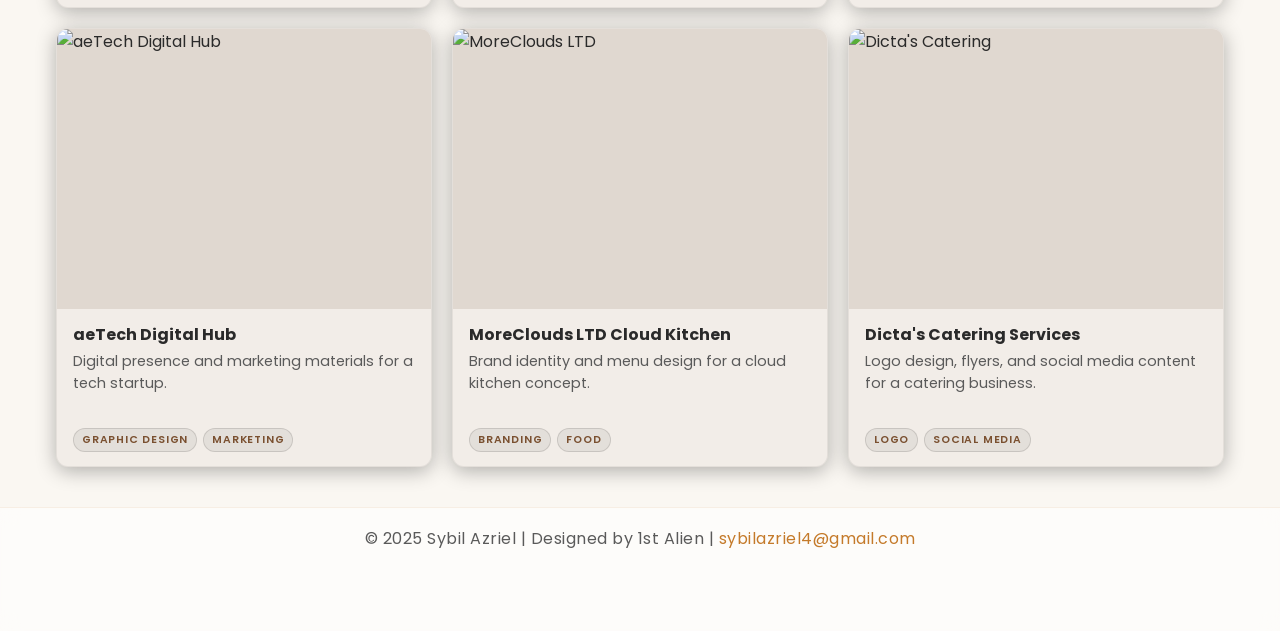
==== commit 7f919561: "Add files via upload" ====
--- a/index.html
+++ b/index.html
@@ -10,9 +10,6 @@
 </head>
 <body>
 
-  <!-- Custom Cursor -->
-  <div class="cursor-dot"></div>
-  <div class="cursor-ring"></div>
 
   <!-- Warm Gradient Background -->
   <div class="gradient-bg">
--- a/enhance.css
+++ b/enhance.css
@@ -1,39 +1,11 @@
 /* ============================================================
-   enhance.css  — layers on top of style.css
-   • Cursor · Stats · Service cards · Grid · Micro-FX
-   • No box-shadow transitions, no backdrop-filter
+   enhance.css — layers on top of style.css
+   Light cards on dark background · Dark orange accents
    ============================================================ */
 
-/* ── Custom Cursor ─────────────────────────────────────────── */
-*, *::before, *::after { cursor: none !important; }
-
-.cursor-dot {
-  position: fixed;
-  top: 0; left: 0;
-  width: 8px; height: 8px;
-  background: #c47a38;
-  border-radius: 50%;
-  pointer-events: none;
-  z-index: 99999;
-  transform: translate(-50%, -50%);
-  transition: opacity .15s ease, transform .1s ease;
-  will-change: transform;
-  mix-blend-mode: screen;
-}
-.cursor-ring {
-  position: fixed;
-  top: 0; left: 0;
-  width: 36px; height: 36px;
-  border: 1.5px solid rgba(196,122,56,.22);
-  border-radius: 50%;
-  pointer-events: none;
-  z-index: 99998;
-  transform: translate(-50%, -50%);
-  transition: width .2s ease, height .2s ease, border-color .2s ease, opacity .15s ease;
-  will-change: transform;
-}
-body.cursor-hover .cursor-dot  { transform: translate(-50%,-50%) scale(.75); background: #fff; }
-body.cursor-hover .cursor-ring { width: 50px; height: 50px; border-color: rgba(196,122,56,.38); }
+/* ── Restore default cursor ────────────────────────────────── */
+*, *::before, *::after { cursor: auto !important; }
+a, button, [role="button"], .pill-link, .service-mini { cursor: pointer !important; }
 
 
 /* ── Service cards ─────────────────────────────────────────── */
@@ -75,7 +47,7 @@
 
 
 /* ══════════════════════════════════════════════════════════════
-   SCRAPYARD GRID  — side by side, 3 cols → 2 → 1
+   SCRAPYARD GRID — light cards on dark page
 ══════════════════════════════════════════════════════════════ */
 .scrap-grid {
   display: grid;
@@ -88,14 +60,11 @@
   box-sizing: border-box;
 }
 
-@media (max-width: 860px) {
-  .scrap-grid { grid-template-columns: repeat(2, 1fr); }
-}
-@media (max-width: 540px) {
-  .scrap-grid { grid-template-columns: 1fr; }
-}
+@media (max-width: 860px) { .scrap-grid { grid-template-columns: repeat(2, 1fr); } }
+@media (max-width: 540px) { .scrap-grid { grid-template-columns: 1fr; } }
 
-/* ── Card ──────────────────────────────────────────────────── */
+
+/* ── Card — light background, dark text ─────────────────────── */
 .scrap-card .scrap-item {
   display: flex;
   flex-direction: column;
@@ -103,20 +72,21 @@
   border-radius: 12px;
   overflow: hidden;
   text-decoration: none;
-  background: rgba(255,255,255,.03);
-  border: 1px solid rgba(255,255,255,.07);
-  box-shadow: 0 4px 18px rgba(0,0,0,.32);   /* static — not animated */
+  background: #f2ede8;           /* warm off-white */
+  border: 1px solid rgba(0,0,0,.06);
+  box-shadow: 0 4px 20px rgba(0,0,0,.3);
   transition: opacity .25s ease;
 }
-.scrap-card .scrap-item:hover { opacity: .88; }
+.scrap-card .scrap-item:hover { opacity: .92; }
 
-/* image */
+
+/* ── Image ──────────────────────────────────────────────────── */
 .scrap-img-wrap {
   position: relative;
   width: 100%;
   aspect-ratio: 4/3;
   overflow: hidden;
-  background: #060c09;
+  background: #e0d8d0;
 }
 .scrap-img-wrap img {
   width: 100%;
@@ -128,16 +98,17 @@
 }
 .scrap-card .scrap-item:hover .scrap-img-wrap img { transform: scale(1.05); }
 
-/* overlay */
+
+/* ── Hover overlay ──────────────────────────────────────────── */
 .scrap-overlay {
   position: absolute;
   inset: 0;
-  background: rgba(0,0,0,.55);
+  background: rgba(0,0,0,.5);
   display: flex;
   align-items: center;
   justify-content: center;
   gap: 8px;
-  color: #e8d0b8;
+  color: #f2ede8;
   font-size: .84rem;
   font-weight: 600;
   letter-spacing: 1px;
@@ -147,7 +118,8 @@
 }
 .scrap-card .scrap-item:hover .scrap-overlay { opacity: 1; }
 
-/* gradient covers (fallback if img removed) */
+
+/* ── Gradient covers (Alisa / Colombe) ──────────────────────── */
 .scrap-gradient-cover {
   width: 100%; height: 100%;
   display: flex;
@@ -164,28 +136,30 @@
 .cover-label {
   font-size: .9rem;
   font-weight: 700;
-  color: rgba(255,255,255,.72);
+  color: rgba(255,255,255,.75);
   letter-spacing: 2.5px;
   text-transform: uppercase;
   text-shadow: 0 2px 10px rgba(0,0,0,.9);
 }
 
-/* caption */
+
+/* ── Caption — dark text on light card ──────────────────────── */
 .scrap-caption {
   padding: 14px 16px 6px;
   font-size: .82rem;
   line-height: 1.5;
-  color: rgba(255,255,255,.6);
+  color: #5a4a3a;               /* warm dark brown */
   flex: 1;
 }
 .scrap-caption strong {
   display: block;
-  color: #fff;
+  color: #1a1208;               /* near-black warm */
   font-size: .94rem;
   margin-bottom: 4px;
 }
 
-/* tags */
+
+/* ── Tags — dark text on light card ─────────────────────────── */
 .scrap-tags {
   display: flex;
   flex-wrap: wrap;
@@ -193,20 +167,20 @@
   padding: 8px 16px 14px;
 }
 .scrap-tag {
-  background: rgba(255,255,255,.05);
-  border: 1px solid rgba(255,255,255,.1);
-  color: rgba(255,255,255,.5);
+  background: rgba(0,0,0,.06);
+  border: 1px solid rgba(0,0,0,.12);
+  color: #7a5030;               /* dark orange-brown */
   font-size: .67rem;
   font-weight: 600;
   letter-spacing: .8px;
   text-transform: uppercase;
   padding: 3px 8px;
   border-radius: 20px;
+  transition: background .2s ease, color .2s ease;
 }
 .scrap-card .scrap-item:hover .scrap-tag {
-  background: rgba(196,122,56,.08);
-  border-color: rgba(196,122,56,.2);
-  color: #d4894a;
+  background: rgba(196,100,30,.12);
+  color: #b85a1a;
 }
 
 
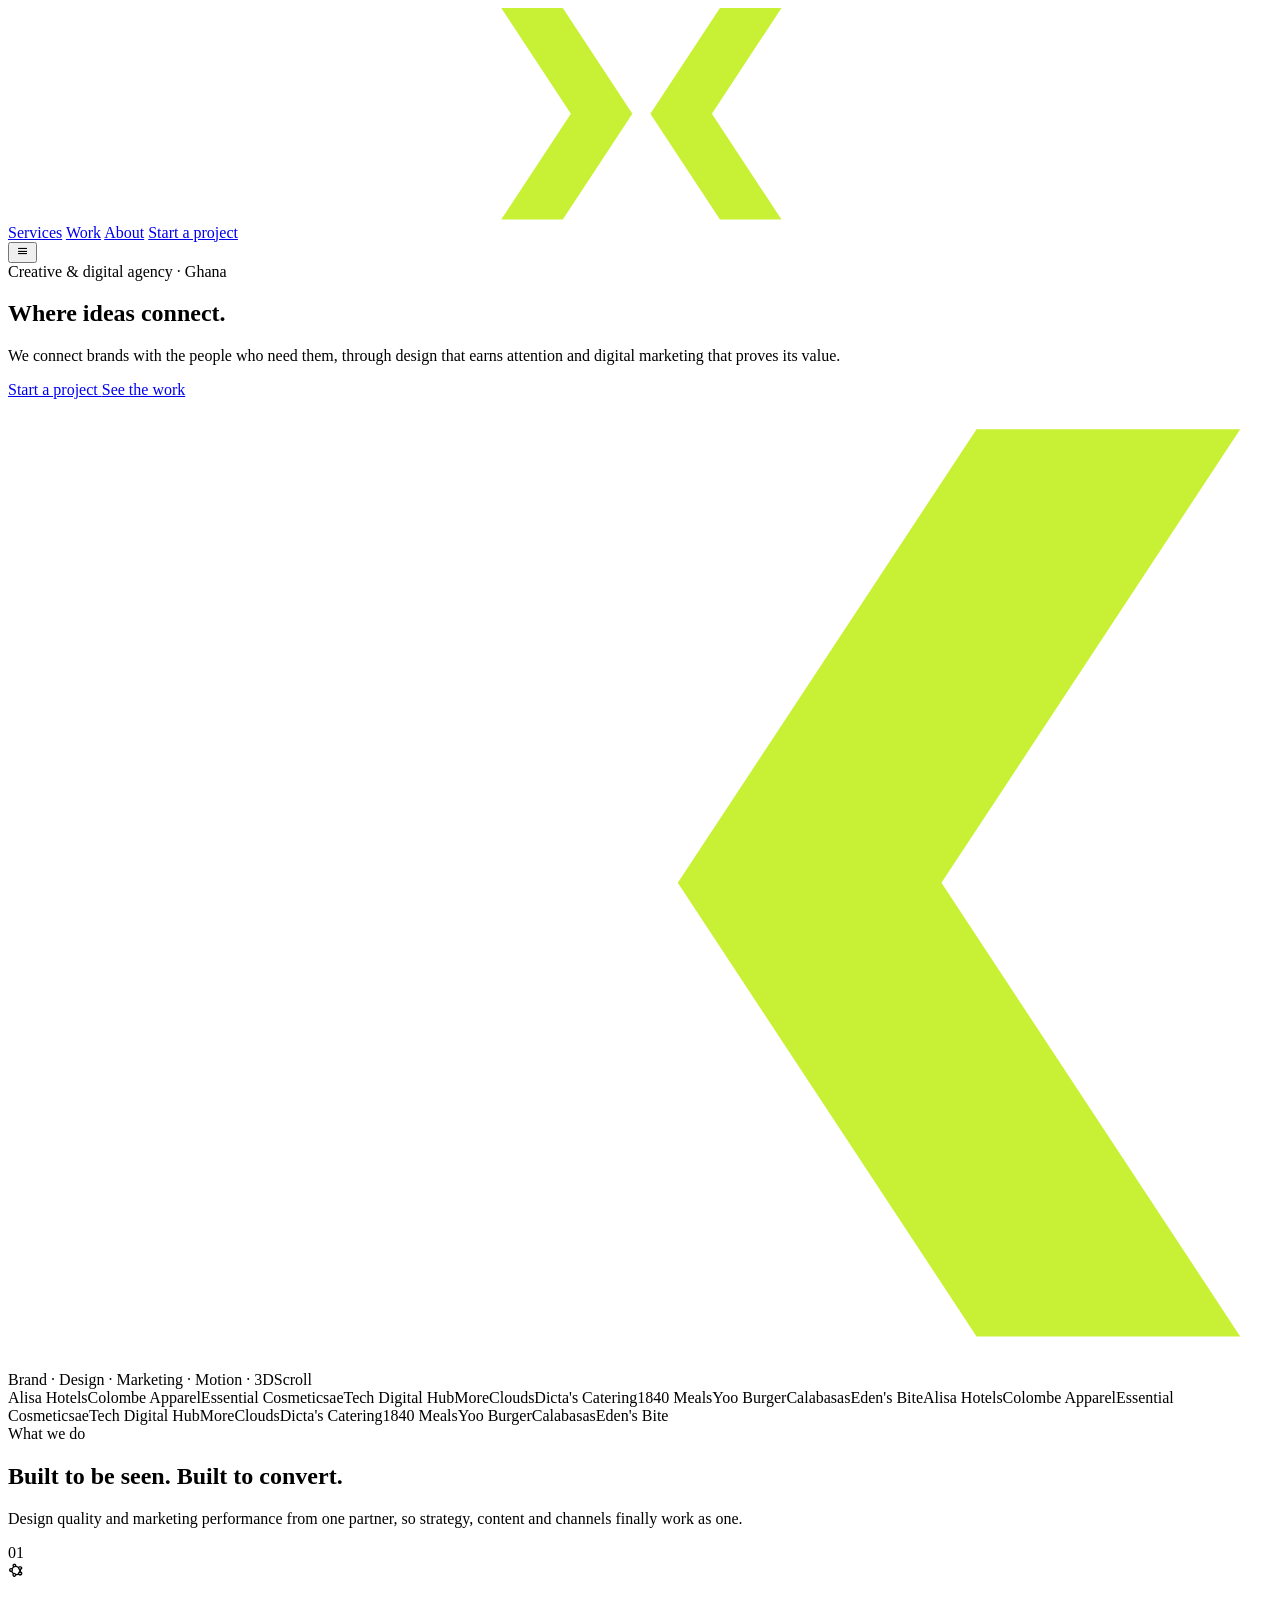
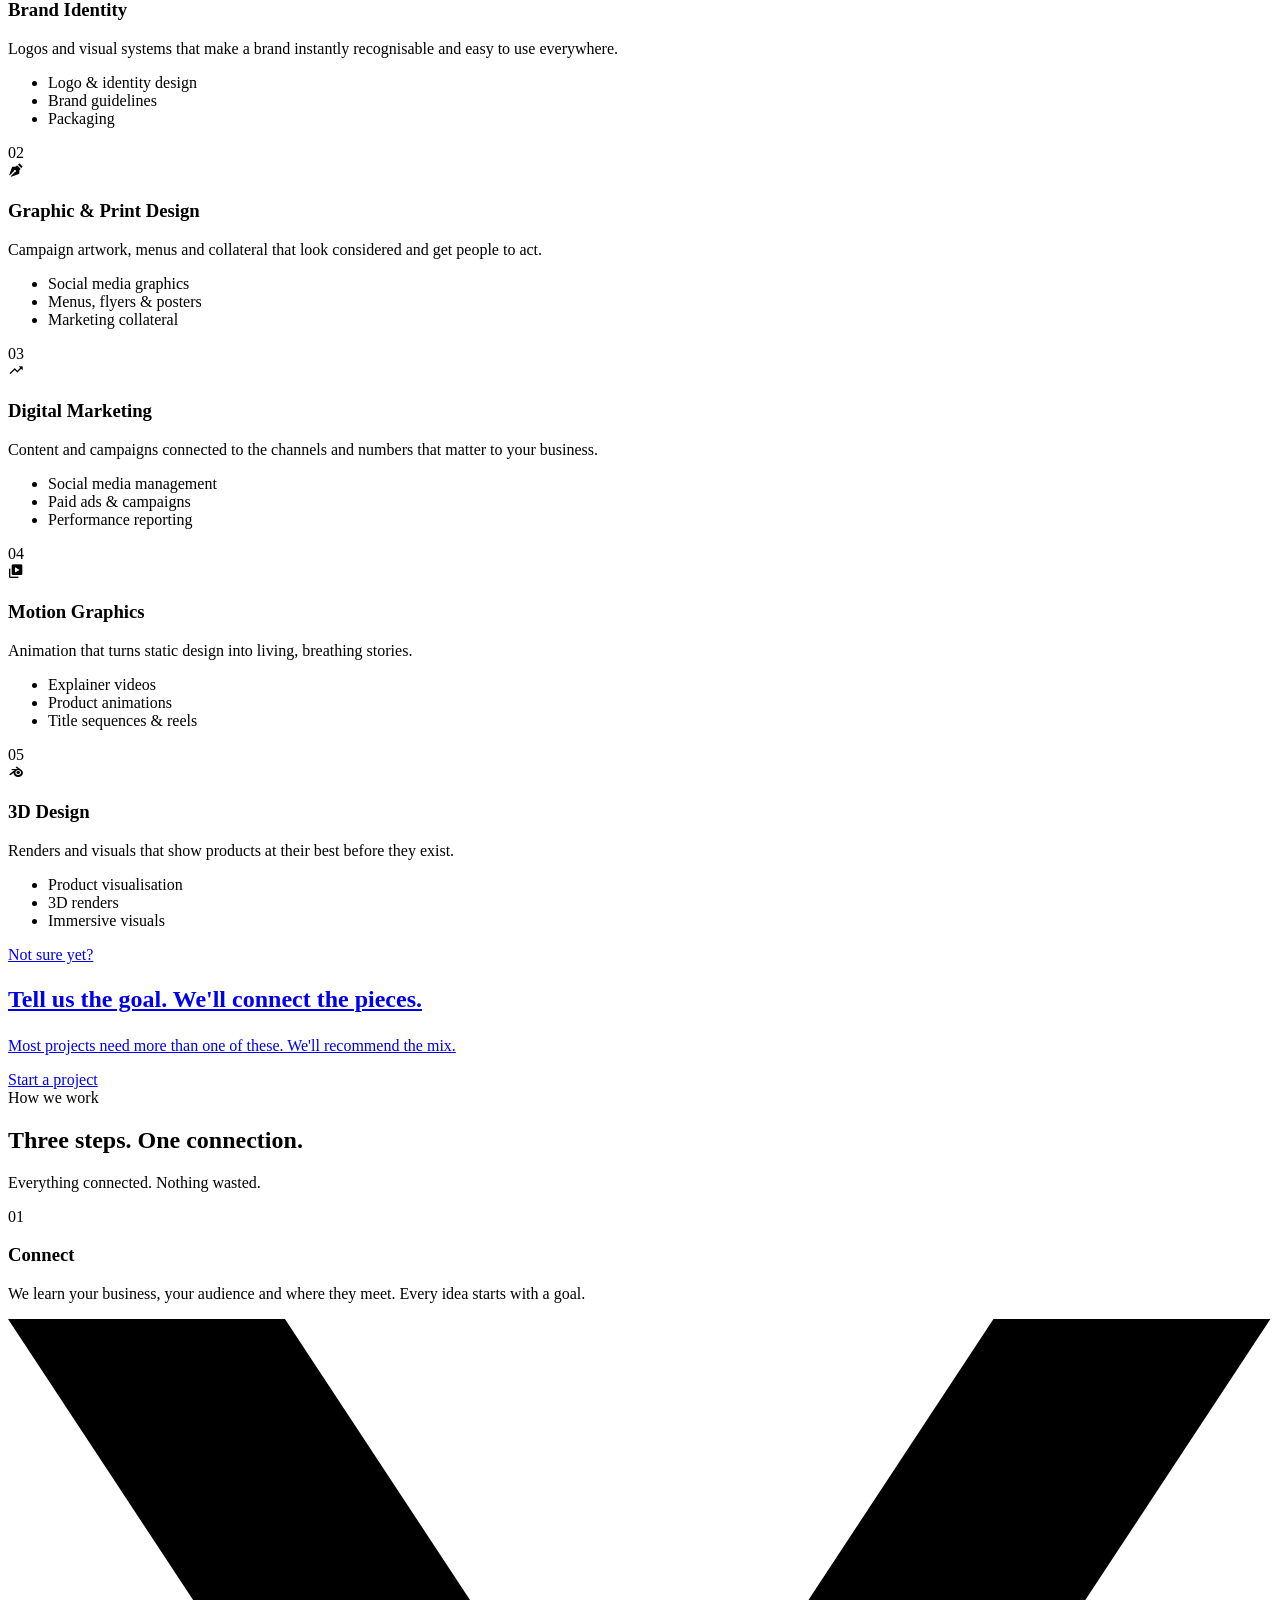
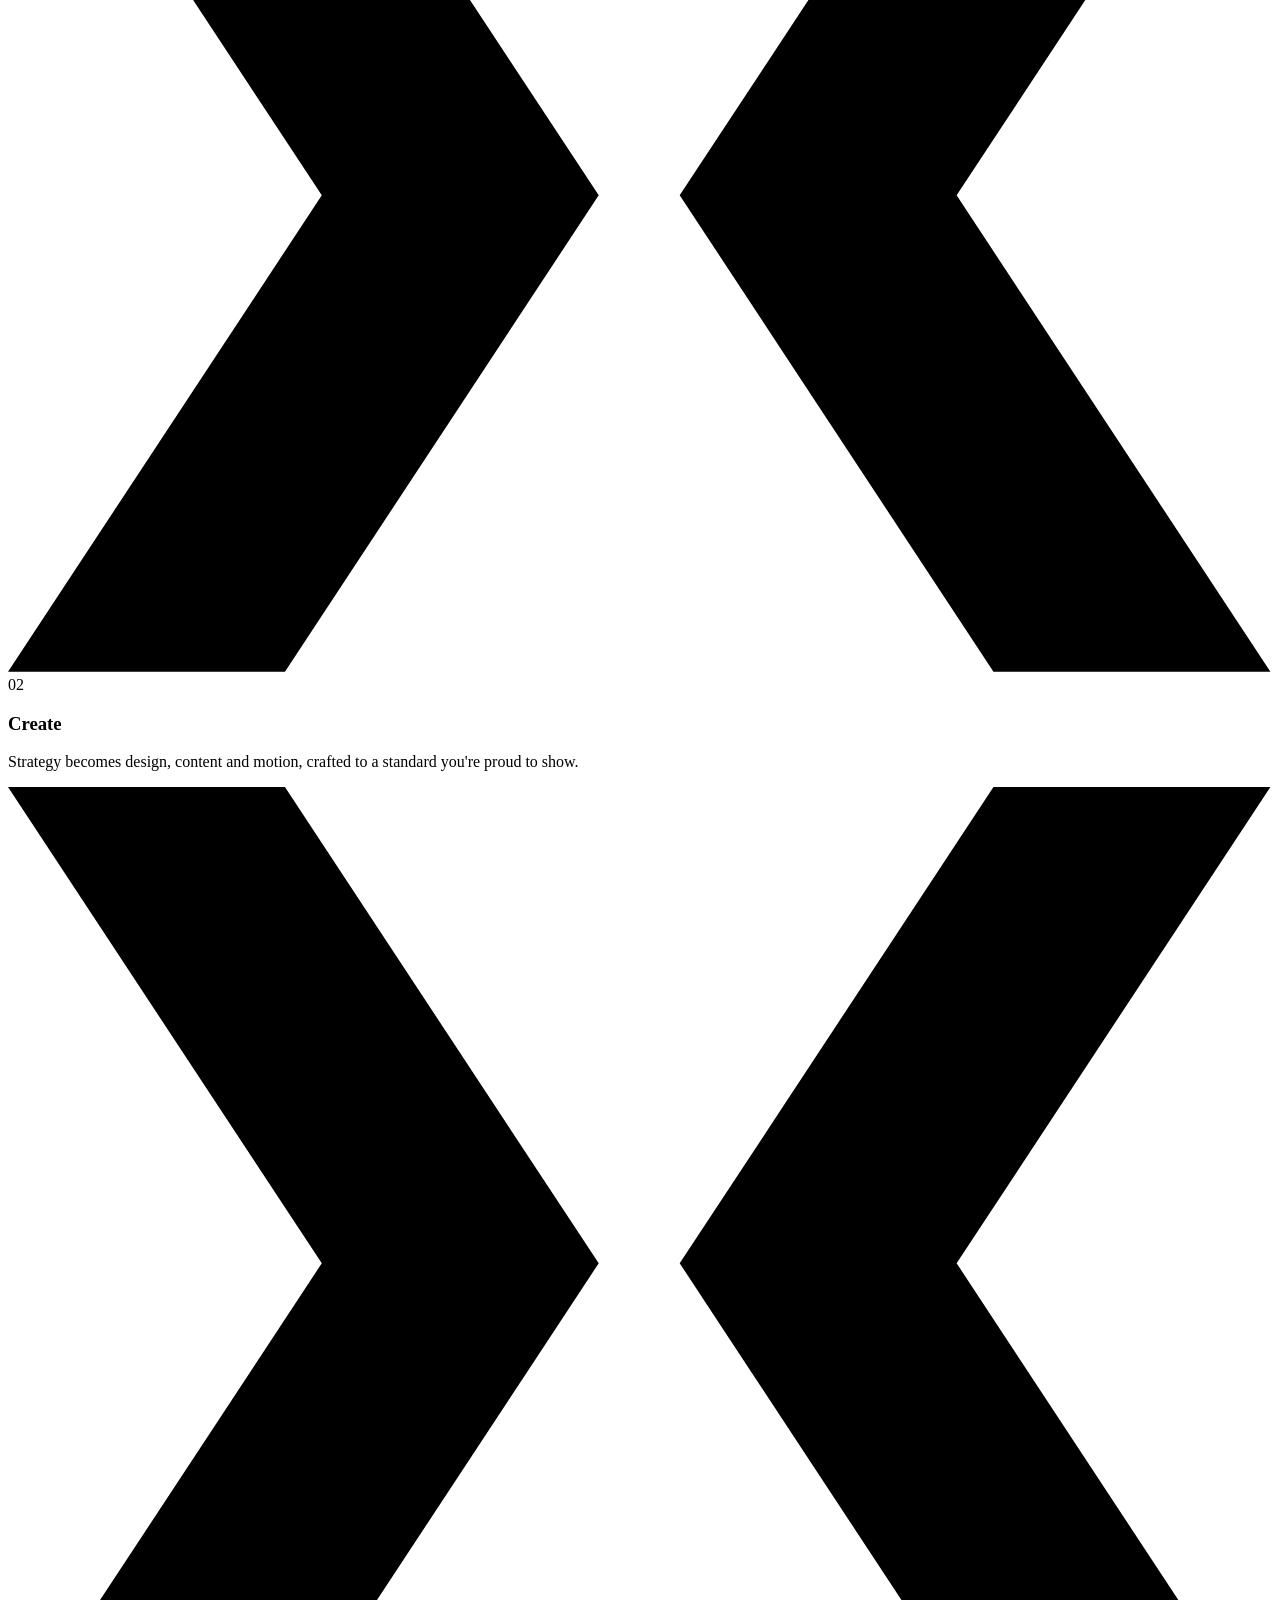
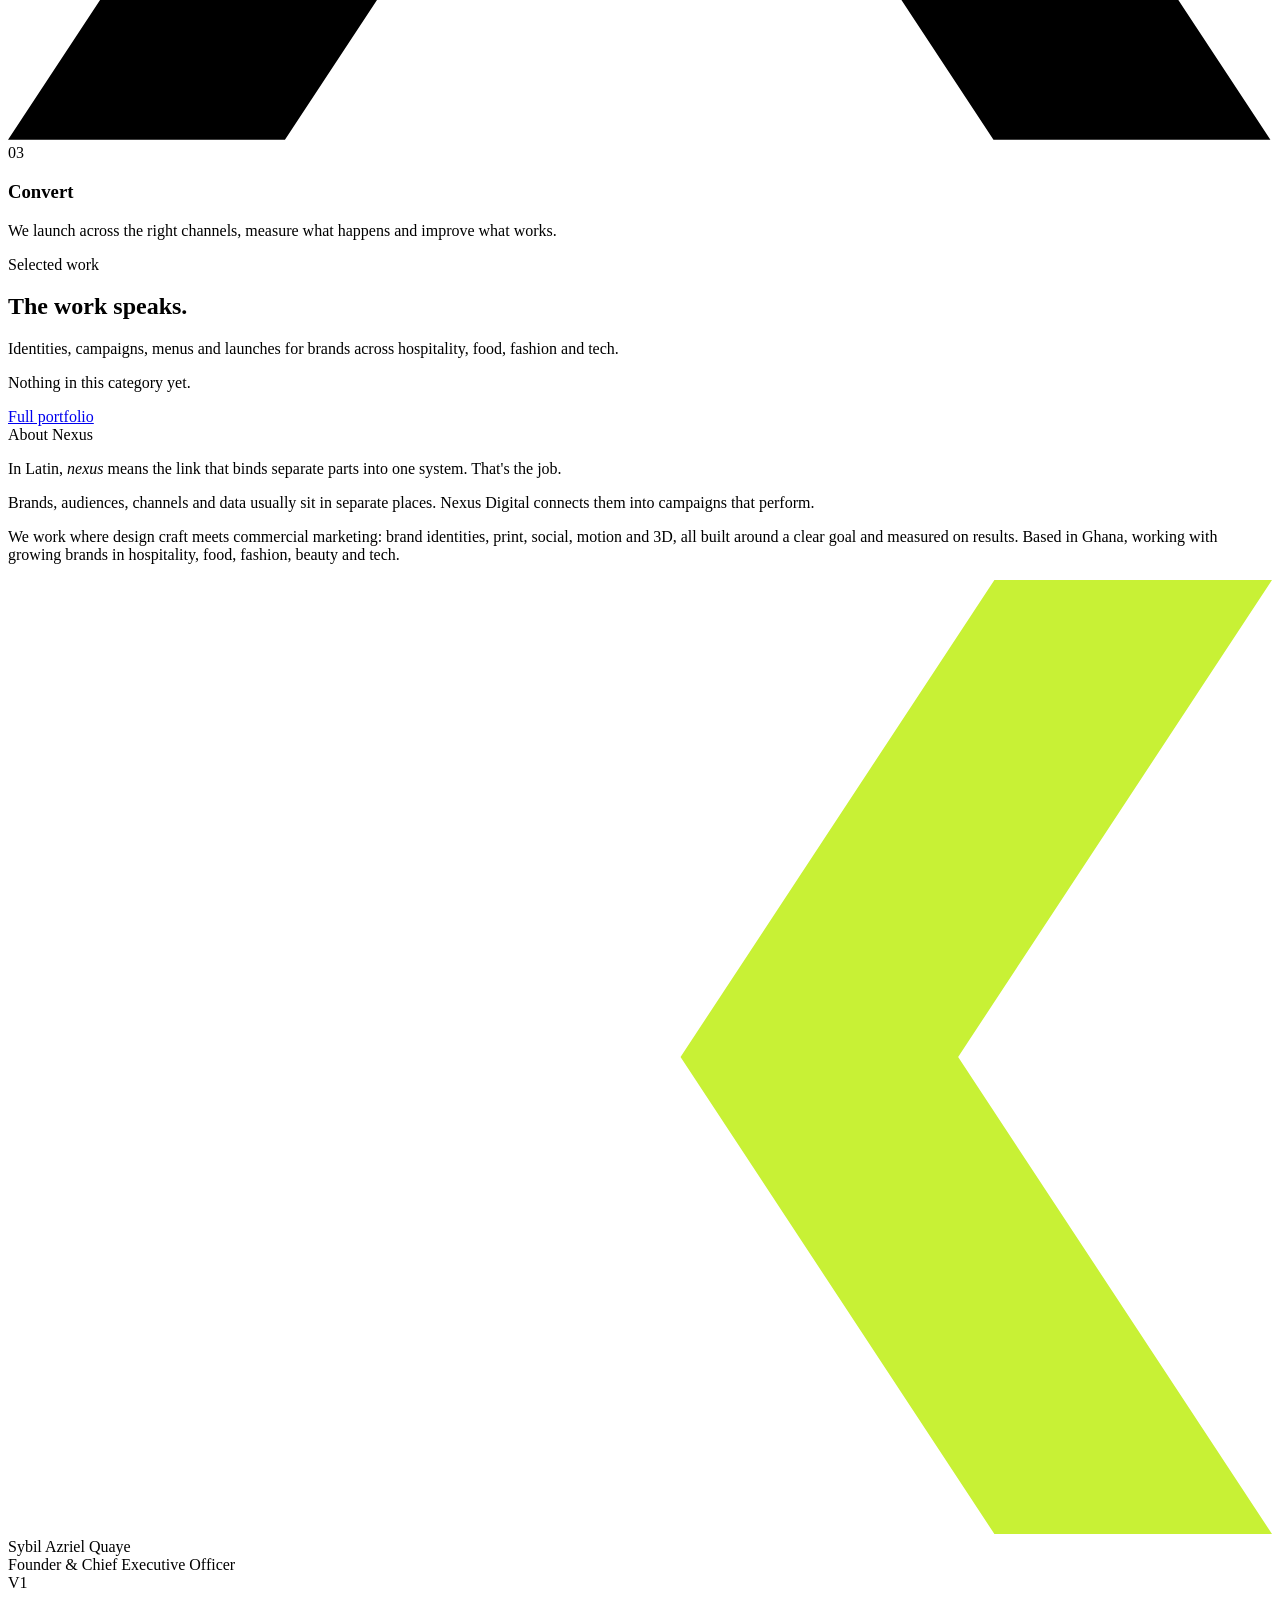
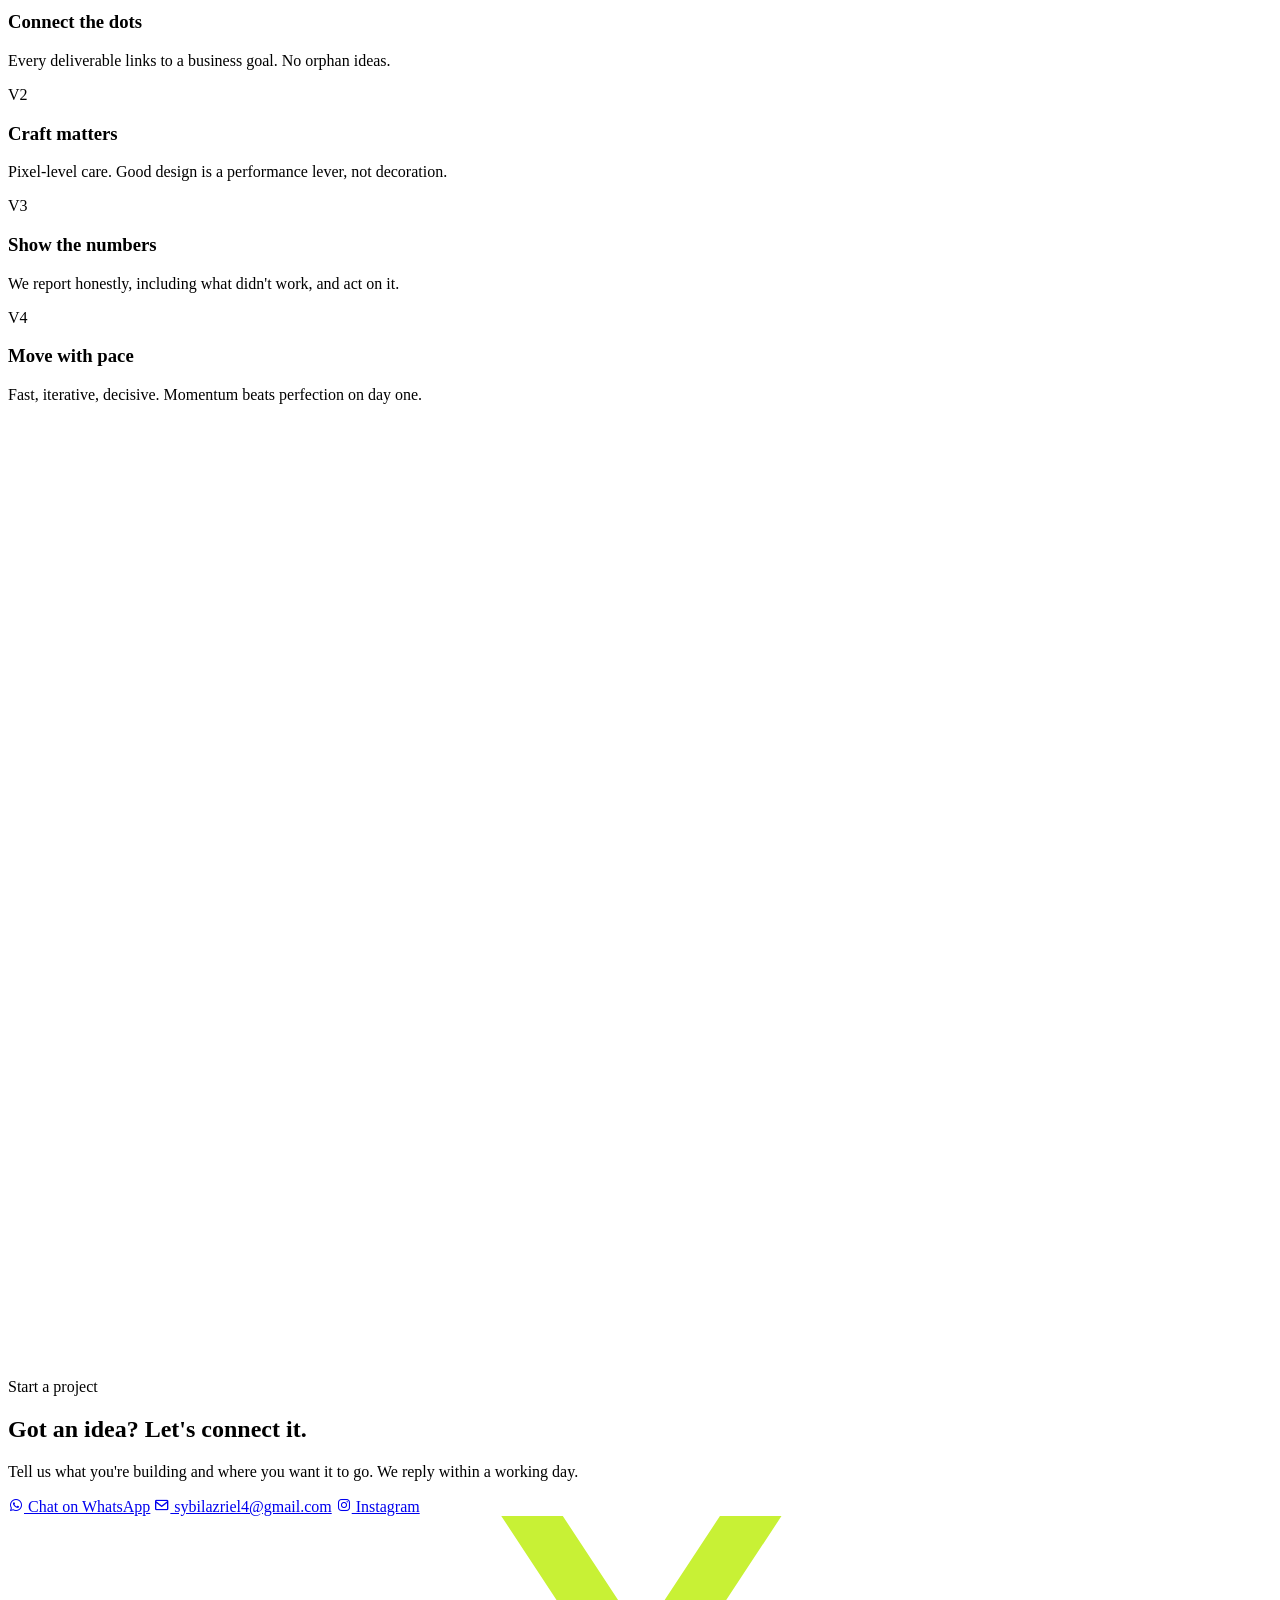
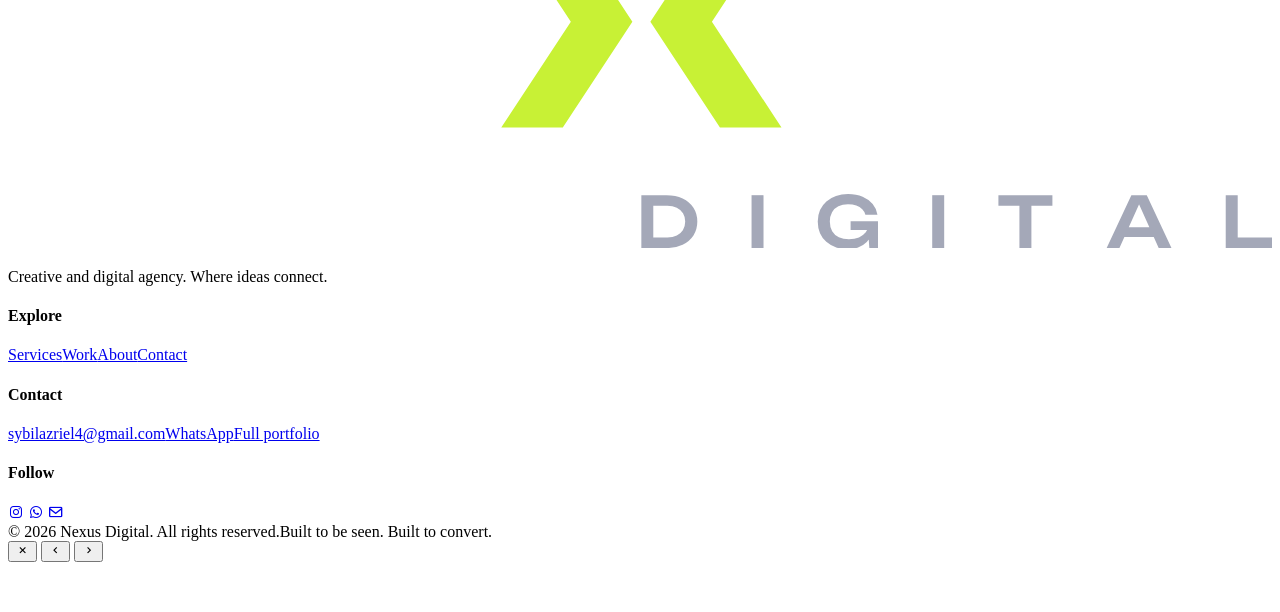
==== commit 730ba9f0: "Add files via upload" ====
--- a/index.html
+++ b/index.html
@@ -3,252 +3,176 @@
 <head>
   <meta charset="UTF-8">
   <meta name="viewport" content="width=device-width, initial-scale=1.0">
-  <title>Sybil Azriel | 1st Alien</title>
-  <link rel="stylesheet" href="style.css">
-  <link rel="stylesheet" href="enhance.css">
-  <link href='https://unpkg.com/boxicons@2.1.4/css/boxicons.min.css' rel='stylesheet'>
+  <title>Nexus Digital | Where ideas connect</title>
+  <meta name="description" content="Nexus Digital is a creative and digital agency in Ghana. Brand identity, graphic design, digital marketing, motion graphics and 3D, connected to the results that matter.">
+  <meta name="theme-color" content="#0D0F1A">
+  <meta property="og:title" content="Nexus Digital | Where ideas connect">
+  <meta property="og:description" content="Creative and digital agency. Built to be seen. Built to convert.">
+  <meta property="og:image" content="assets/logo/nexus-icon-tile-1024.png">
+  <link rel="icon" type="image/svg+xml" href="assets/logo/favicon.svg">
+  <link rel="icon" type="image/png" sizes="32x32" href="assets/logo/favicon-32.png">
+  <link rel="apple-touch-icon" href="assets/logo/apple-touch-icon.png">
+  <link rel="preconnect" href="https://fonts.googleapis.com"><link rel="preconnect" href="https://fonts.gstatic.com" crossorigin>
+  <link href="https://fonts.googleapis.com/css2?family=Unbounded:wght@500;600;700&family=Inter:wght@400;500;600&family=JetBrains+Mono:wght@400&display=swap" rel="stylesheet">
+  <link href="https://unpkg.com/boxicons@2.1.4/css/boxicons.min.css" rel="stylesheet">
+  <link rel="stylesheet" href="css/style.css">
 </head>
 <body>
 
+<header class="site-header">
+  <div class="wrap">
+    <a href="#home" class="brand"><svg role="img" aria-label="Nexus Digital" xmlns="http://www.w3.org/2000/svg" viewBox="-0.0 -100.0 597.6 100.0"  ><path fill="#FFFFFF" d="M92.66666666666666 -19.306315104166668 84.18671875 -17.62635091145833V-100.0H111.01298828124999V0.0H76.21349283854167L18.399658203125 -82.29365234375L26.826269531250002 -83.97361653645834V0.0H0.0V-100.0H35.812809244791666Z"/><path fill="#FFFFFF" d="M217.06643880208333 -60.05322265625V-39.94677734375H143.91990559895834V-60.05322265625ZM162.71961263020833 -50.0 156.21292317708333 -9.813151041666666 145.01303710937498 -22.39970703125H221.57307942708331V0.0H128.61331380208333L136.21333007812498 -50.0L128.61331380208333 -100.0H220.90641276041666V-77.60029296875H145.01303710937498L156.21292317708333 -90.18684895833333Z"/><g id="split-x"><polygon fill="#C8F135" points="233.2,-100.0 262.3,-100.0 295.2,-50.0 262.3,0.0 233.2,0.0 266.1,-50.0"/><polygon fill="#C8F135" points="365.7,-100.0 336.6,-100.0 303.7,-50.0 336.6,0.0 365.7,0.0 332.8,-50.0"/></g><path fill="#FFFFFF" d="M406.31292317708335 -44.69326171875Q406.31292317708335 -37.83984375 408.9129638671875 -32.86644694010417Q411.51300455729165 -27.893050130208334 416.6064046223958 -25.1996826171875Q421.6998046875 -22.506315104166667 429.193212890625 -22.506315104166667Q436.8199544270833 -22.506315104166667 441.8866861979167 -25.159684244791666Q446.95341796875 -27.813053385416666 449.5134602864583 -32.82644856770833Q452.07350260416666 -37.83984375 452.07350260416666 -44.69326171875V-100.0H479.75309244791663V-43.30662434895833Q479.75309244791663 -29.626643880208334 473.43310546875 -19.41332194010417Q467.1131184895833 -9.2 455.7664794921875 -3.506673177083333Q444.41984049479163 2.186653645833333 429.193212890625 2.186653645833333Q414.09991861979165 2.186653645833333 402.726611328125 -3.506673177083333Q391.3533040364583 -9.2 384.9933186848958 -19.41332194010417Q378.6333333333333 -29.626643880208334 378.6333333333333 -43.30662434895833V-100.0H406.31292317708335Z"/><path fill="#FFFFFF" d="M494.579931640625 -32.77332356770833H522.686181640625Q523.3261881510416 -28.613248697916667 526.5262288411458 -25.559855143229164Q529.72626953125 -22.506461588541665 535.1396647135416 -20.839762369791664Q540.5530598958333 -19.173063151041667 547.8597981770833 -19.173063151041667Q558.0465983072917 -19.173063151041667 563.8733479817708 -21.813126627604166Q569.70009765625 -24.453190104166666 569.70009765625 -29.493277994791665Q569.70009765625 -33.280029296875 566.3667154947916 -35.4533935546875Q563.0333333333333 -37.6267578125 553.5665690104166 -38.533447265625L535.0064453125 -40.29348958333333Q514.2332194010417 -42.13351236979167 504.95326334635416 -49.65347493489583Q495.6733072916667 -57.1734375 495.6733072916667 -70.02674153645833Q495.6733072916667 -80.42669270833333 501.72661946614585 -87.60000813802083Q507.77993164062497 -94.77332356770833 518.7532307942708 -98.47998860677083Q529.7265299479167 -102.18665364583333 544.446484375 -102.18665364583333Q558.8731119791667 -102.18665364583333 570.0330810546875 -98.06665852864583Q581.1930501302083 -93.94666341145833 587.7930338541667 -86.53334147135416Q594.393017578125 -79.12001953125 595.00634765625 -69.20003255208333H566.90009765625Q566.3934244791667 -72.7734375 563.5533854166667 -75.36015625Q560.7133463541667 -77.946875 555.7532877604167 -79.38690592447917Q550.7932291666666 -80.82693684895833 543.8864908854166 -80.82693684895833Q534.5797037760417 -80.82693684895833 529.1262939453125 -78.346875Q523.6728841145833 -75.86681315104167 523.6728841145833 -71.09339192708333Q523.6728841145833 -67.59998372395833 526.8862630208333 -65.4932861328125Q530.0996419270833 -63.38658854166667 538.6597330729167 -62.479899088541664L558.6064778645833 -60.53318684895833Q572.793115234375 -59.226497395833334 581.3530843098958 -55.933170572916666Q589.9130533854167 -52.63984375 593.7663655598958 -46.93319498697916Q597.6196777343749 -41.22654622395833 597.6196777343749 -32.639892578125Q597.6196777343749 -22.159928385416666 591.35302734375 -14.319954427083333Q585.086376953125 -6.47998046875 573.76640625 -2.1466634114583334Q562.446435546875 2.186653645833333 547.3531412760417 2.186653645833333Q531.8331868489583 2.186653645833333 520.0732177734375 -2.1866780598958333Q508.31324869791666 -6.560009765625 501.6332600911458 -14.453336588541667Q494.95327148437497 -22.346663411458334 494.579931640625 -32.77332356770833Z"/></svg></a>
+    <nav class="nav" aria-label="Main">
+      <a href="#services">Services</a>
+      <a href="#work">Work</a>
+      <a href="#about">About</a>
+      <a href="#contact" class="btn btn-lime">Start a project <span class="chev"></span></a>
+    </nav>
+    <button class="menu-toggle" aria-label="Menu"><i class='bx bx-menu'></i></button>
+  </div>
+</header>
 
-  <!-- Warm Gradient Background -->
-  <div class="gradient-bg">
-    <div class="gradient-orb orb-1"></div>
-    <div class="gradient-orb orb-2"></div>
-    <div class="gradient-orb orb-3"></div>
-    <div class="gradient-orb orb-4"></div>
-    <div class="gradient-noise"></div>
+<main>
+<!-- HERO -->
+<section class="hero dark" id="home">
+  <div class="hero-pattern" aria-hidden="true"></div>
+  <div class="wrap">
+    <div class="reveal">
+      <div class="eyebrow"><span class="chev"></span>Creative &amp; digital agency · Ghana</div>
+      <h1>Where ideas <span class="accent">connect.</span></h1>
+      <p class="lead">We connect brands with the people who need them, through design that earns attention and digital marketing that proves its value.</p>
+      <div class="hero-ctas">
+        <a href="#contact" class="btn btn-lime">Start a project <span class="chev"></span></a>
+        <a href="#work" class="btn btn-ghost">See the work</a>
+      </div>
+    </div>
+    <div class="hero-mark"><svg viewBox="-10 -10 418 320" aria-hidden="true"><polygon class="cv-l" fill="#FFFFFF" points="0.0,0.0 87.2,0.0 186.0,150.0 87.2,300.0 0.0,300.0 98.8,150.0"/><polygon class="cv-r" fill="#C8F135" points="397.5,0.0 310.3,0.0 211.5,150.0 310.3,300.0 397.5,300.0 298.7,150.0"/></svg></div>
   </div>
+  <div class="hero-meta"><div class="wrap"><span>Brand · Design · Marketing · Motion · 3D</span><span class="scroll-cue">Scroll <span class="chev"></span></span></div></div>
+</section>
 
-  <canvas id="starfield"></canvas>
+<div class="marquee" aria-label="Clients"><div class="marquee-track"><span class="marquee-item">Alisa Hotels<span class="chev"></span></span><span class="marquee-item">Colombe Apparel<span class="chev"></span></span><span class="marquee-item">Essential Cosmetics<span class="chev"></span></span><span class="marquee-item">aeTech Digital Hub<span class="chev"></span></span><span class="marquee-item">MoreClouds<span class="chev"></span></span><span class="marquee-item">Dicta's Catering<span class="chev"></span></span><span class="marquee-item">1840 Meals<span class="chev"></span></span><span class="marquee-item">Yoo Burger<span class="chev"></span></span><span class="marquee-item">Calabasas<span class="chev"></span></span><span class="marquee-item">Eden's Bite<span class="chev"></span></span><span class="marquee-item">Alisa Hotels<span class="chev"></span></span><span class="marquee-item">Colombe Apparel<span class="chev"></span></span><span class="marquee-item">Essential Cosmetics<span class="chev"></span></span><span class="marquee-item">aeTech Digital Hub<span class="chev"></span></span><span class="marquee-item">MoreClouds<span class="chev"></span></span><span class="marquee-item">Dicta's Catering<span class="chev"></span></span><span class="marquee-item">1840 Meals<span class="chev"></span></span><span class="marquee-item">Yoo Burger<span class="chev"></span></span><span class="marquee-item">Calabasas<span class="chev"></span></span><span class="marquee-item">Eden's Bite<span class="chev"></span></span></div></div>
 
-  <!-- Interactive floating shapes -->
-  <div class="interactive-shape shape-ring"   style="width:60px;height:60px;top:15%;left:8%;"></div>
-  <div class="interactive-shape shape-dot"    style="width:14px;height:14px;top:25%;left:75%;"></div>
-  <div class="interactive-shape shape-square" style="width:40px;height:40px;top:65%;left:12%;"></div>
-  <div class="interactive-shape shape-ring"   style="width:30px;height:30px;top:80%;left:85%;"></div>
-  <div class="interactive-shape shape-dot"    style="width:20px;height:20px;top:45%;left:90%;"></div>
-  <div class="interactive-shape shape-square" style="width:24px;height:24px;top:10%;left:55%;"></div>
+<!-- SERVICES -->
+<section class="section" id="services">
+  <div class="wrap">
+    <div class="section-head">
+      <div><div class="eyebrow"><span class="chev"></span>What we do</div><h2>Built to be seen. <span class="hl">Built to convert.</span></h2></div>
+      <p class="lead">Design quality and marketing performance from one partner, so strategy, content and channels finally work as one.</p>
+    </div>
+    <div class="services-grid"><article class="service reveal">
+  <div class="service-num">01</div>
+  <div class="service-icon"><i class='bx bx-shape-polygon'></i></div>
+  <h3>Brand Identity</h3><p>Logos and visual systems that make a brand instantly recognisable and easy to use everywhere.</p>
+  <ul><li><span class="chev"></span>Logo & identity design</li><li><span class="chev"></span>Brand guidelines</li><li><span class="chev"></span>Packaging</li></ul></article><article class="service reveal">
+  <div class="service-num">02</div>
+  <div class="service-icon"><i class='bx bxs-pen'></i></div>
+  <h3>Graphic & Print Design</h3><p>Campaign artwork, menus and collateral that look considered and get people to act.</p>
+  <ul><li><span class="chev"></span>Social media graphics</li><li><span class="chev"></span>Menus, flyers & posters</li><li><span class="chev"></span>Marketing collateral</li></ul></article><article class="service reveal">
+  <div class="service-num">03</div>
+  <div class="service-icon"><i class='bx bx-trending-up'></i></div>
+  <h3>Digital Marketing</h3><p>Content and campaigns connected to the channels and numbers that matter to your business.</p>
+  <ul><li><span class="chev"></span>Social media management</li><li><span class="chev"></span>Paid ads & campaigns</li><li><span class="chev"></span>Performance reporting</li></ul></article><article class="service reveal">
+  <div class="service-num">04</div>
+  <div class="service-icon"><i class='bx bxs-videos'></i></div>
+  <h3>Motion Graphics</h3><p>Animation that turns static design into living, breathing stories.</p>
+  <ul><li><span class="chev"></span>Explainer videos</li><li><span class="chev"></span>Product animations</li><li><span class="chev"></span>Title sequences & reels</li></ul></article><article class="service reveal">
+  <div class="service-num">05</div>
+  <div class="service-icon"><i class='bx bxl-blender'></i></div>
+  <h3>3D Design</h3><p>Renders and visuals that show products at their best before they exist.</p>
+  <ul><li><span class="chev"></span>Product visualisation</li><li><span class="chev"></span>3D renders</li><li><span class="chev"></span>Immersive visuals</li></ul></article><a class="service service-cta reveal" href="#contact">
+  <div><div class="service-num" style="color:var(--lime)">Not sure yet?</div>
+  <h3 style="font-size:24px;margin-top:22px">Tell us the goal. We'll connect the pieces.</h3>
+  <p style="margin-top:12px">Most projects need more than one of these. We'll recommend the mix.</p></div>
+  <span class="btn btn-lime" style="align-self:flex-start">Start a project <span class="chev"></span></span></a></div>
+  </div>
+</section>
 
-  <!-- BOTTOM PILL NAVIGATION -->
-  <nav class="pill-nav">
-    <a href="#home"      class="pill-link active" data-section="home">
-      <i class='bx bx-home'></i><span>Home</span>
-    </a>
-    <a href="#about"     class="pill-link" data-section="about">
-      <i class='bx bx-user'></i><span>About</span>
-    </a>
-    <a href="#scrapyard" class="pill-link" data-section="scrapyard">
-      <i class='bx bx-planet'></i><span>Scrapyard</span>
-    </a>
-    <a href="https://wa.me/233020919182" class="pill-link" target="_blank">
-      <i class='bx bx-message-rounded-dots'></i><span>Contact</span>
-    </a>
-  </nav>
+<!-- PROCESS -->
+<section class="section dark" id="process">
+  <div class="wrap">
+    <div class="section-head">
+      <div><div class="eyebrow"><span class="chev"></span>How we work</div><h2>Three steps. One connection.</h2></div>
+      <p class="lead">Everything connected. Nothing wasted.</p>
+    </div>
+    <div class="process-grid"><div class="step reveal"><div class="step-num">01</div><h3>Connect</h3><p>We learn your business, your audience and where they meet. Every idea starts with a goal.</p></div><div class="step-link"><svg viewBox="0 0 398 300" aria-hidden="true"><polygon fill="currentColor" points="0.0,0.0 87.2,0.0 186.0,150.0 87.2,300.0 0.0,300.0 98.8,150.0"/><polygon fill="currentColor" points="397.5,0.0 310.3,0.0 211.5,150.0 310.3,300.0 397.5,300.0 298.7,150.0"/></svg></div><div class="step reveal"><div class="step-num">02</div><h3>Create</h3><p>Strategy becomes design, content and motion, crafted to a standard you're proud to show.</p></div><div class="step-link"><svg viewBox="0 0 398 300" aria-hidden="true"><polygon fill="currentColor" points="0.0,0.0 87.2,0.0 186.0,150.0 87.2,300.0 0.0,300.0 98.8,150.0"/><polygon fill="currentColor" points="397.5,0.0 310.3,0.0 211.5,150.0 310.3,300.0 397.5,300.0 298.7,150.0"/></svg></div><div class="step reveal"><div class="step-num">03</div><h3>Convert</h3><p>We launch across the right channels, measure what happens and improve what works.</p></div></div>
+  </div>
+</section>
 
-  <!-- LOGO -->
-  <div class="floating-logo">
-    <img src="image/alienlogo.png" alt="1st Alien" class="img-logo">
+<!-- WORK -->
+<section class="section mist" id="work">
+  <div class="wrap">
+    <div class="section-head">
+      <div><div class="eyebrow"><span class="chev"></span>Selected work</div><h2>The work speaks.</h2></div>
+      <p class="lead">Identities, campaigns, menus and launches for brands across hospitality, food, fashion and tech.</p>
+    </div>
+    <div class="filters" role="tablist" aria-label="Filter work"></div>
+    <div class="gallery"></div>
+    <p class="work-empty">Nothing in this category yet.</p>
+    <div class="work-more"><a href="https://1stalien.pixieset.com" target="_blank" rel="noopener" class="btn btn-violet">Full portfolio <span class="chev"></span></a></div>
   </div>
+</section>
 
-  <!-- HERO SPLIT -->
-  <section class="hero-split" id="home">
-
-    <div class="hero-left">
-      <div class="home-content reveal">
-        <h1 class="glow">Hi, I'm Sybil Azriel</h1>
-        <h3 class="typing-text"></h3>
-        <p>A versatile creative with a passion for bringing ideas to life.</p>
-        <div class="btn-box">
-          <a href="https://www.instagram.com/_1st.alien/" target="_blank" class="magnetic-btn">Hire Me</a>
-          <a href="https://wa.me/message/RRDWKMW5AABNC1" target="_blank" class="magnetic-btn">Let's Talk</a>
-        </div>
-        <div class="home-sci">
-          <a href="https://www.instagram.com/_1st.alien/" target="_blank"><i class='bx bxl-instagram'></i></a>
-          <a href="#"><i class='bx bxl-facebook'></i></a>
-          <a href="https://wa.me/message/RRDWKMW5AABNC1" target="_blank"><i class='bx bxl-whatsapp-square'></i></a>
+<!-- ABOUT -->
+<section class="section" id="about">
+  <div class="wrap">
+    <div class="about-grid">
+      <div class="reveal">
+        <div class="eyebrow"><span class="chev"></span>About Nexus</div>
+        <p class="about-statement">In Latin, <i>nexus</i> means the link that binds separate parts into one system. <span class="hl">That's the job.</span></p>
+      </div>
+      <div class="about-body reveal">
+        <p>Brands, audiences, channels and data usually sit in separate places. Nexus Digital connects them into campaigns that perform.</p>
+        <p>We work where design craft meets commercial marketing: brand identities, print, social, motion and 3D, all built around a clear goal and measured on results. Based in Ghana, working with growing brands in hospitality, food, fashion, beauty and tech.</p>
+        <div class="founder">
+          <div class="founder-badge"><svg xmlns="http://www.w3.org/2000/svg" viewBox="-0.0 -100.0 132.5 100.0"  ><polygon fill="#FFFFFF" points="0.0,-100.0 29.1,-100.0 62.0,-50.0 29.1,0.0 0.0,0.0 32.9,-50.0"/><polygon fill="#C8F135" points="132.5,-100.0 103.4,-100.0 70.5,-50.0 103.4,0.0 132.5,0.0 99.6,-50.0"/></svg></div>
+          <div><div class="founder-name">Sybil Azriel Quaye</div><div class="founder-role">Founder &amp; Chief Executive Officer</div></div>
         </div>
       </div>
     </div>
+    <div class="values"><div class="value reveal"><div class="value-num">V1</div><h3>Connect the dots</h3><p>Every deliverable links to a business goal. No orphan ideas.</p></div><div class="value reveal"><div class="value-num">V2</div><h3>Craft matters</h3><p>Pixel-level care. Good design is a performance lever, not decoration.</p></div><div class="value reveal"><div class="value-num">V3</div><h3>Show the numbers</h3><p>We report honestly, including what didn't work, and act on it.</p></div><div class="value reveal"><div class="value-num">V4</div><h3>Move with pace</h3><p>Fast, iterative, decisive. Momentum beats perfection on day one.</p></div></div>
+  </div>
+</section>
 
-    <div class="hero-right" id="about">
-      <div class="about-container reveal">
-        <h1 class="glow">About Me</h1>
-        <p class="about-text">
-          I'm a Graphic Designer and Motion Designer based in Ghana, passionate about creating work that moves — literally and visually. From brand identities and print collateral to animated sequences and motion graphics, I bridge the gap between static design and living, breathing visuals. Every project is an opportunity to tell a story through form, colour, and movement.
-        </p>
-      </div>
+<!-- CONTACT -->
+<section class="cta violet" id="contact">
+  <div class="cta-bg" aria-hidden="true"><svg xmlns="http://www.w3.org/2000/svg" viewBox="-0.0 -100.0 132.5 100.0"  ><polygon fill="#FFFFFF" points="0.0,-100.0 29.1,-100.0 62.0,-50.0 29.1,0.0 0.0,0.0 32.9,-50.0"/><polygon fill="#FFFFFF" points="132.5,-100.0 103.4,-100.0 70.5,-50.0 103.4,0.0 132.5,0.0 99.6,-50.0"/></svg></div>
+  <div class="wrap reveal">
+    <div class="eyebrow"><span class="chev"></span>Start a project</div>
+    <h2>Got an idea? <span class="hl">Let's connect it.</span></h2>
+    <p class="lead">Tell us what you're building and where you want it to go. We reply within a working day.</p>
+    <div class="cta-actions">
+      <a href="https://wa.me/message/RRDWKMW5AABNC1" target="_blank" rel="noopener" class="btn btn-lime"><i class='bx bxl-whatsapp'></i> Chat on WhatsApp</a>
+      <a href="mailto:sybilazriel4@gmail.com" class="btn btn-white"><i class='bx bx-envelope'></i> sybilazriel4@gmail.com</a>
+      <a href="https://www.instagram.com/_1st.alien/" target="_blank" rel="noopener" class="btn btn-ghost"><i class='bx bxl-instagram'></i> Instagram</a>
+    </div>
+  </div>
+</section>
+</main>
 
-      <div class="services-compact reveal">
-        <a href="https://1stalien.pixieset.com" target="_blank" class="service-mini tilt-card">
-          <i class='bx bxs-pen'></i>
-          <div class="service-mini-text">
-            <h3>Graphic Design</h3>
-            <p>Branding, logos, social media graphics & marketing collateral</p>
-          </div>
-          <div class="service-hover-glow"></div>
-        </a>
-        <div class="service-mini tilt-card">
-          <i class='bx bxs-videos'></i>
-          <div class="service-mini-text">
-            <h3>Motion Graphics</h3>
-            <p>Explainer videos, product animations & title sequences</p>
-          </div>
-          <div class="service-hover-glow"></div>
-        </div>
-        <div class="service-mini tilt-card">
-          <i class='bx bxl-blender'></i>
-          <div class="service-mini-text">
-            <h3>3D Design</h3>
-            <p>Product visualizations, renderings & immersive 3D visuals</p>
-          </div>
-          <div class="service-hover-glow"></div>
-        </div>
-      </div>
+<footer class="site-footer dark">
+  <div class="wrap">
+    <div class="footer-top">
+      <div class="footer-brand"><svg role="img" aria-label="Nexus Digital" xmlns="http://www.w3.org/2000/svg" viewBox="-0.0 -100.0 597.6 157.0"  ><path fill="#FFFFFF" d="M92.66666666666666 -19.306315104166668 84.18671875 -17.62635091145833V-100.0H111.01298828124999V0.0H76.21349283854167L18.399658203125 -82.29365234375L26.826269531250002 -83.97361653645834V0.0H0.0V-100.0H35.812809244791666Z"/><path fill="#FFFFFF" d="M217.06643880208333 -60.05322265625V-39.94677734375H143.91990559895834V-60.05322265625ZM162.71961263020833 -50.0 156.21292317708333 -9.813151041666666 145.01303710937498 -22.39970703125H221.57307942708331V0.0H128.61331380208333L136.21333007812498 -50.0L128.61331380208333 -100.0H220.90641276041666V-77.60029296875H145.01303710937498L156.21292317708333 -90.18684895833333Z"/><g id="split-x"><polygon fill="#C8F135" points="233.2,-100.0 262.3,-100.0 295.2,-50.0 262.3,0.0 233.2,0.0 266.1,-50.0"/><polygon fill="#C8F135" points="365.7,-100.0 336.6,-100.0 303.7,-50.0 336.6,0.0 365.7,0.0 332.8,-50.0"/></g><path fill="#FFFFFF" d="M406.31292317708335 -44.69326171875Q406.31292317708335 -37.83984375 408.9129638671875 -32.86644694010417Q411.51300455729165 -27.893050130208334 416.6064046223958 -25.1996826171875Q421.6998046875 -22.506315104166667 429.193212890625 -22.506315104166667Q436.8199544270833 -22.506315104166667 441.8866861979167 -25.159684244791666Q446.95341796875 -27.813053385416666 449.5134602864583 -32.82644856770833Q452.07350260416666 -37.83984375 452.07350260416666 -44.69326171875V-100.0H479.75309244791663V-43.30662434895833Q479.75309244791663 -29.626643880208334 473.43310546875 -19.41332194010417Q467.1131184895833 -9.2 455.7664794921875 -3.506673177083333Q444.41984049479163 2.186653645833333 429.193212890625 2.186653645833333Q414.09991861979165 2.186653645833333 402.726611328125 -3.506673177083333Q391.3533040364583 -9.2 384.9933186848958 -19.41332194010417Q378.6333333333333 -29.626643880208334 378.6333333333333 -43.30662434895833V-100.0H406.31292317708335Z"/><path fill="#FFFFFF" d="M494.579931640625 -32.77332356770833H522.686181640625Q523.3261881510416 -28.613248697916667 526.5262288411458 -25.559855143229164Q529.72626953125 -22.506461588541665 535.1396647135416 -20.839762369791664Q540.5530598958333 -19.173063151041667 547.8597981770833 -19.173063151041667Q558.0465983072917 -19.173063151041667 563.8733479817708 -21.813126627604166Q569.70009765625 -24.453190104166666 569.70009765625 -29.493277994791665Q569.70009765625 -33.280029296875 566.3667154947916 -35.4533935546875Q563.0333333333333 -37.6267578125 553.5665690104166 -38.533447265625L535.0064453125 -40.29348958333333Q514.2332194010417 -42.13351236979167 504.95326334635416 -49.65347493489583Q495.6733072916667 -57.1734375 495.6733072916667 -70.02674153645833Q495.6733072916667 -80.42669270833333 501.72661946614585 -87.60000813802083Q507.77993164062497 -94.77332356770833 518.7532307942708 -98.47998860677083Q529.7265299479167 -102.18665364583333 544.446484375 -102.18665364583333Q558.8731119791667 -102.18665364583333 570.0330810546875 -98.06665852864583Q581.1930501302083 -93.94666341145833 587.7930338541667 -86.53334147135416Q594.393017578125 -79.12001953125 595.00634765625 -69.20003255208333H566.90009765625Q566.3934244791667 -72.7734375 563.5533854166667 -75.36015625Q560.7133463541667 -77.946875 555.7532877604167 -79.38690592447917Q550.7932291666666 -80.82693684895833 543.8864908854166 -80.82693684895833Q534.5797037760417 -80.82693684895833 529.1262939453125 -78.346875Q523.6728841145833 -75.86681315104167 523.6728841145833 -71.09339192708333Q523.6728841145833 -67.59998372395833 526.8862630208333 -65.4932861328125Q530.0996419270833 -63.38658854166667 538.6597330729167 -62.479899088541664L558.6064778645833 -60.53318684895833Q572.793115234375 -59.226497395833334 581.3530843098958 -55.933170572916666Q589.9130533854167 -52.63984375 593.7663655598958 -46.93319498697916Q597.6196777343749 -41.22654622395833 597.6196777343749 -32.639892578125Q597.6196777343749 -22.159928385416666 591.35302734375 -14.319954427083333Q585.086376953125 -6.47998046875 573.76640625 -2.1466634114583334Q562.446435546875 2.186653645833333 547.3531412760417 2.186653645833333Q531.8331868489583 2.186653645833333 520.0732177734375 -2.1866780598958333Q508.31324869791666 -6.560009765625 501.6332600911458 -14.453336588541667Q494.95327148437497 -22.346663411458334 494.579931640625 -32.77332356770833Z"/><g transform="translate(299.44,0)"><path fill="#A4A8B8" transform="translate(0,57.00)" d="M11.88997599283854 -25.0Q16.24663899739583 -25.0 19.523303222656246 -23.438333129882814Q22.799967447916664 -21.876666259765624 24.62996622721354 -19.064999389648435Q26.459965006510416 -16.25333251953125 26.459965006510416 -12.5Q26.459965006510416 -8.756667073567709 24.62996622721354 -5.940000406901042Q22.799967447916664 -3.123333740234375 19.523303222656246 -1.5616668701171874Q16.24663899739583 0.0 11.88997599283854 0.0H0.0V-25.0ZM5.639949544270833 -2.223305257161458 2.776633707682292 -5.006620279947916H12.299971516927084Q14.85665079752604 -5.006620279947916 16.75666097005208 -5.939959716796874Q18.656671142578123 -6.873299153645833 19.695010375976562 -8.563309733072916Q20.733349609375 -10.2533203125 20.733349609375 -12.5Q20.733349609375 -14.780013020833334 19.695010375976562 -16.45335693359375Q18.656671142578123 -18.126700846354165 16.75666097005208 -19.060040283203122Q14.85665079752604 -19.993379720052083 12.299971516927084 -19.993379720052083H2.776633707682292L5.639949544270833 -22.77669474283854Z"/><path fill="#A4A8B8" transform="translate(0,57.00)" d="M52.099966430664054 -25.0H57.75991516113281V0.0H52.099966430664054Z"/><path fill="#A4A8B8" transform="translate(0,57.00)" d="M109.90324300130206 -10.84666748046875Q109.83991088867185 -8.55333251953125 108.99824320475258 -6.5033325195312495Q108.15657552083331 -4.45333251953125 106.58157450358071 -2.8716664632161457Q105.00657348632811 -1.2900004069010416 102.70824076334634 -0.39166768391927076Q100.40990804036456 0.5066650390625 97.39657796223956 0.5066650390625Q94.44991048177081 0.5066650390625 91.90157775878905 -0.37333577473958335Q89.35324503580726 -1.2533365885416667 87.43991292317705 -2.9266703287760416Q85.52658081054685 -4.600004069010416 84.46324869791664 -7.015003458658853Q83.39991658528643 -9.430002848307291 83.39991658528643 -12.5Q83.39991658528643 -15.569997151692709 84.47491556803382 -17.984996541341147Q85.54991455078122 -20.399995930989583 87.48991292317706 -22.07332967122396Q89.4299112955729 -23.746663411458332 92.02657674153645 -24.626664225260416Q94.62324218749998 -25.5066650390625 97.6999084472656 -25.5066650390625Q101.6832356770833 -25.5066650390625 104.6265665690104 -24.246665445963544Q107.56989746093748 -22.986665852864583 109.37156270345051 -20.799999999999997Q111.17322794596352 -18.613334147135415 111.63322550455726 -15.773335774739584H105.91660970052081Q105.56994222005206 -17.29001261393229 104.45327148437497 -18.395020548502604Q103.33660074869789 -19.500028483072917 101.6265930175781 -20.095032755533854Q99.91658528645831 -20.69003702799479 97.69657389322914 -20.69003702799479Q95.06322835286456 -20.69003702799479 93.13821919759113 -19.736698404947916Q91.21321004231768 -18.78335978190104 90.15987141927081 -16.960017903645834Q89.10653279622393 -15.136676025390624 89.10653279622393 -12.5Q89.10653279622393 -9.853324381510417 90.21320393880205 -7.986649576822916Q91.31987508138019 -6.119974772135417 93.35821634928384 -5.149969482421875Q95.39655761718748 -4.179964192708333 98.1699015299479 -4.179964192708333Q100.85324503580726 -4.179964192708333 102.88325195312498 -5.024970499674479Q104.91325887044269 -5.869976806640625 106.10492858886717 -7.423319498697916Q107.29659830729165 -8.976662190755208 107.43659667968748 -11.103338623046875ZM98.93657226562497 -8.516684977213542V-12.619986979166667H111.87989298502602V0.0H107.80325927734373L107.0499348958333 -10.126676432291667L108.22326253255206 -8.516684977213542Z"/><path fill="#A4A8B8" transform="translate(0,57.00)" d="M137.51989440917964 -25.0H143.17984313964837V0.0H137.51989440917964Z"/><path fill="#A4A8B8" transform="translate(0,57.00)" d="M178.75319417317704 -22.46668701171875H184.4131429036458V0.0H178.75319417317704ZM168.81984456380204 -25.0H194.3464925130208V-19.993379720052083H168.81984456380204Z"/><path fill="#A4A8B8" transform="translate(0,57.00)" d="M226.52646789550775 -5.27335205078125V-9.866646321614583H243.86313985188798V-5.27335205078125ZM238.96643371582024 -25.0 250.65644632975255 0.0H244.61650085449213L234.3964731852213 -22.693359375H236.24646708170567L226.02643941243485 0.0H219.98649393717443L231.6765065511067 -25.0Z"/><path fill="#A4A8B8" transform="translate(0,57.00)" d="M281.9563964843749 -25.0V-2.516644287109375L279.41975301106766 -5.006620279947916H298.1830891927083V0.0H276.2964477539062V-25.0Z"/></g></svg><p>Creative and digital agency. Where ideas connect.</p></div>
+      <div class="footer-col"><h4>Explore</h4><a href="#services">Services</a><a href="#work">Work</a><a href="#about">About</a><a href="#contact">Contact</a></div>
+      <div class="footer-col"><h4>Contact</h4><a href="mailto:sybilazriel4@gmail.com">sybilazriel4@gmail.com</a><a href="https://wa.me/message/RRDWKMW5AABNC1" target="_blank" rel="noopener">WhatsApp</a><a href="https://1stalien.pixieset.com" target="_blank" rel="noopener">Full portfolio</a></div>
+      <div class="footer-col"><h4>Follow</h4><div class="socials">
+        <a href="https://www.instagram.com/_1st.alien/" target="_blank" rel="noopener" aria-label="Instagram"><i class='bx bxl-instagram'></i></a>
+        <a href="https://wa.me/message/RRDWKMW5AABNC1" target="_blank" rel="noopener" aria-label="WhatsApp"><i class='bx bxl-whatsapp'></i></a>
+        <a href="mailto:sybilazriel4@gmail.com" aria-label="Email"><i class='bx bx-envelope'></i></a></div></div>
     </div>
-  </section>
+    <div class="footer-bottom"><span>© <span class="year">2026</span> Nexus Digital. All rights reserved.</span><span>Built to be seen. Built to convert.</span></div>
+  </div>
+</footer>
 
-  <!-- ─────────────────────────────────────────────────
-       DIGITAL SCRAPYARD — CAROUSEL
-       Order: 1 Alisa Hotels · 2 Colombe Apparel ·
-              3 Essential Cosmetics · 4 aeTech ·
-              5 MoreClouds · 6 Dicta's Catering
-  ───────────────────────────────────────────────── -->
-  <section class="scrapyard-section" id="scrapyard">
-    <div class="scrapyard-header reveal">
-      <h1 class="glow">Digital Scrapyard</h1>
-      <p>A collection of works, experiments, and creative debris.</p>
-    </div>
+<div class="lightbox" aria-modal="true" role="dialog">
+  <button class="lb-btn lb-close" aria-label="Close"><i class='bx bx-x'></i></button>
+  <button class="lb-btn lb-prev" aria-label="Previous"><i class='bx bx-chevron-left'></i></button>
+  <button class="lb-btn lb-next" aria-label="Next"><i class='bx bx-chevron-right'></i></button>
+  <figure><img src="" alt=""><figcaption></figcaption></figure>
+</div>
 
-    <div class="scrap-grid">
-
-          <!-- 1 ── Alisa Hotels (FIRST) -->
-          <div class="scrap-card">
-            <a href="https://1stalien.pixieset.com/alisahotelsgraphicsandprints/" target="_blank" class="scrap-item tilt-card reveal">
-              <div class="scrap-img-wrap">
-                <img src="https://images.pixieset.com/509486311/b00e6b78f4d885f64c6729a6bdc9f932-large.png" alt="Alisa Hotels">
-                <div class="scrap-overlay"><i class='bx bx-link-external'></i> View Project</div>
-              </div>
-              <div class="scrap-caption">
-                <strong>Alisa Hotels — Graphics & Prints</strong>
-                Hospitality print design, marketing collateral & event graphics for Alisa Hotel Group.
-              </div>
-              <div class="scrap-tags">
-                <span class="scrap-tag">Hospitality</span>
-                <span class="scrap-tag">Print</span>
-                <span class="scrap-tag">Marketing</span>
-              </div>
-            </a>
-          </div>
-
-          <!-- 2 ── Colombe Apparel (SECOND) -->
-          <div class="scrap-card">
-            <a href="https://1stalien.pixieset.com/colombeapparel/" target="_blank" class="scrap-item tilt-card reveal">
-              <div class="scrap-img-wrap">
-                <img src="https://images.pixieset.com/130586311/1707b4e54fb8e073f8ff02f06cf9ade4-large.png" alt="Colombe Apparel">
-                <div class="scrap-overlay"><i class='bx bx-link-external'></i> View Project</div>
-              </div>
-              <div class="scrap-caption">
-                <strong>Colombe Apparel</strong>
-                Fashion-forward visual identity, lookbook design, and brand collateral.
-              </div>
-              <div class="scrap-tags">
-                <span class="scrap-tag">Fashion</span>
-                <span class="scrap-tag">Branding</span>
-                <span class="scrap-tag">Editorial</span>
-              </div>
-            </a>
-          </div>
-
-          <!-- 3 ── Essential Cosmetics -->
-          <div class="scrap-card">
-            <a href="https://1stalien.pixieset.com" target="_blank" class="scrap-item tilt-card reveal">
-              <div class="scrap-img-wrap">
-                <img src="https://images.pixieset.com/38097149/424e9502e3a05d6dca2e10c54d8de9b6-large.png" alt="Essential Cosmetics">
-                <div class="scrap-overlay"><i class='bx bx-link-external'></i> View Project</div>
-              </div>
-              <div class="scrap-caption">
-                <strong>Essential Cosmetics Branding</strong>
-                Full brand identity design including logo, packaging, and social media assets.
-              </div>
-              <div class="scrap-tags">
-                <span class="scrap-tag">Branding</span>
-                <span class="scrap-tag">Packaging</span>
-              </div>
-            </a>
-          </div>
-
-          <!-- 4 ── aeTech Digital Hub -->
-          <div class="scrap-card">
-            <a href="https://1stalien.pixieset.com" target="_blank" class="scrap-item tilt-card reveal">
-              <div class="scrap-img-wrap">
-                <img src="https://images.pixieset.com/68197149/3f7cd934197eac4e8683f21ca45f6c07-large.png" alt="aeTech Digital Hub">
-                <div class="scrap-overlay"><i class='bx bx-link-external'></i> View Project</div>
-              </div>
-              <div class="scrap-caption">
-                <strong>aeTech Digital Hub</strong>
-                Digital presence and marketing materials for a tech startup.
-              </div>
-              <div class="scrap-tags">
-                <span class="scrap-tag">Graphic Design</span>
-                <span class="scrap-tag">Marketing</span>
-              </div>
-            </a>
-          </div>
-
-          <!-- 5 ── MoreClouds LTD -->
-          <div class="scrap-card">
-            <a href="https://1stalien.pixieset.com" target="_blank" class="scrap-item tilt-card reveal">
-              <div class="scrap-img-wrap">
-                <img src="https://images.pixieset.com/69140449/47a09a9cefc71a5a27a3395d2bf81058-large.png" alt="MoreClouds LTD">
-                <div class="scrap-overlay"><i class='bx bx-link-external'></i> View Project</div>
-              </div>
-              <div class="scrap-caption">
-                <strong>MoreClouds LTD Cloud Kitchen</strong>
-                Brand identity and menu design for a cloud kitchen concept.
-              </div>
-              <div class="scrap-tags">
-                <span class="scrap-tag">Branding</span>
-                <span class="scrap-tag">Food</span>
-              </div>
-            </a>
-          </div>
-
-          <!-- 6 ── Dicta's Catering -->
-          <div class="scrap-card">
-            <a href="https://1stalien.pixieset.com" target="_blank" class="scrap-item tilt-card reveal">
-              <div class="scrap-img-wrap">
-                <img src="https://images.pixieset.com/53297149/de8b78f00169f5d637411051ff83cb71-large.png" alt="Dicta's Catering">
-                <div class="scrap-overlay"><i class='bx bx-link-external'></i> View Project</div>
-              </div>
-              <div class="scrap-caption">
-                <strong>Dicta's Catering Services</strong>
-                Logo design, flyers, and social media content for a catering business.
-              </div>
-              <div class="scrap-tags">
-                <span class="scrap-tag">Logo</span>
-                <span class="scrap-tag">Social Media</span>
-              </div>
-            </a>
-          </div>
-
-    </div><!-- /.scrap-grid -->
-  </section>
-
-  <!-- Lightbox -->
-  <div class="lightbox" id="lightbox">
-    <span class="lightbox-close">&times;</span>
-    <div class="lightbox-content"></div>
-  </div>
-
-  <footer class="site-footer">
-    <div class="footer-content">
-      &copy; 2025 Sybil Azriel | Designed by 1st Alien |
-      <a href="mailto:sybilazriel4@gmail.com">sybilazriel4@gmail.com</a>
-    </div>
-  </footer>
-
-  <script src="script.js"></script>
-  <script src="enhance.js"></script>
+<script src="js/works.js"></script>
+<script src="js/main.js"></script>
 </body>
 </html>
